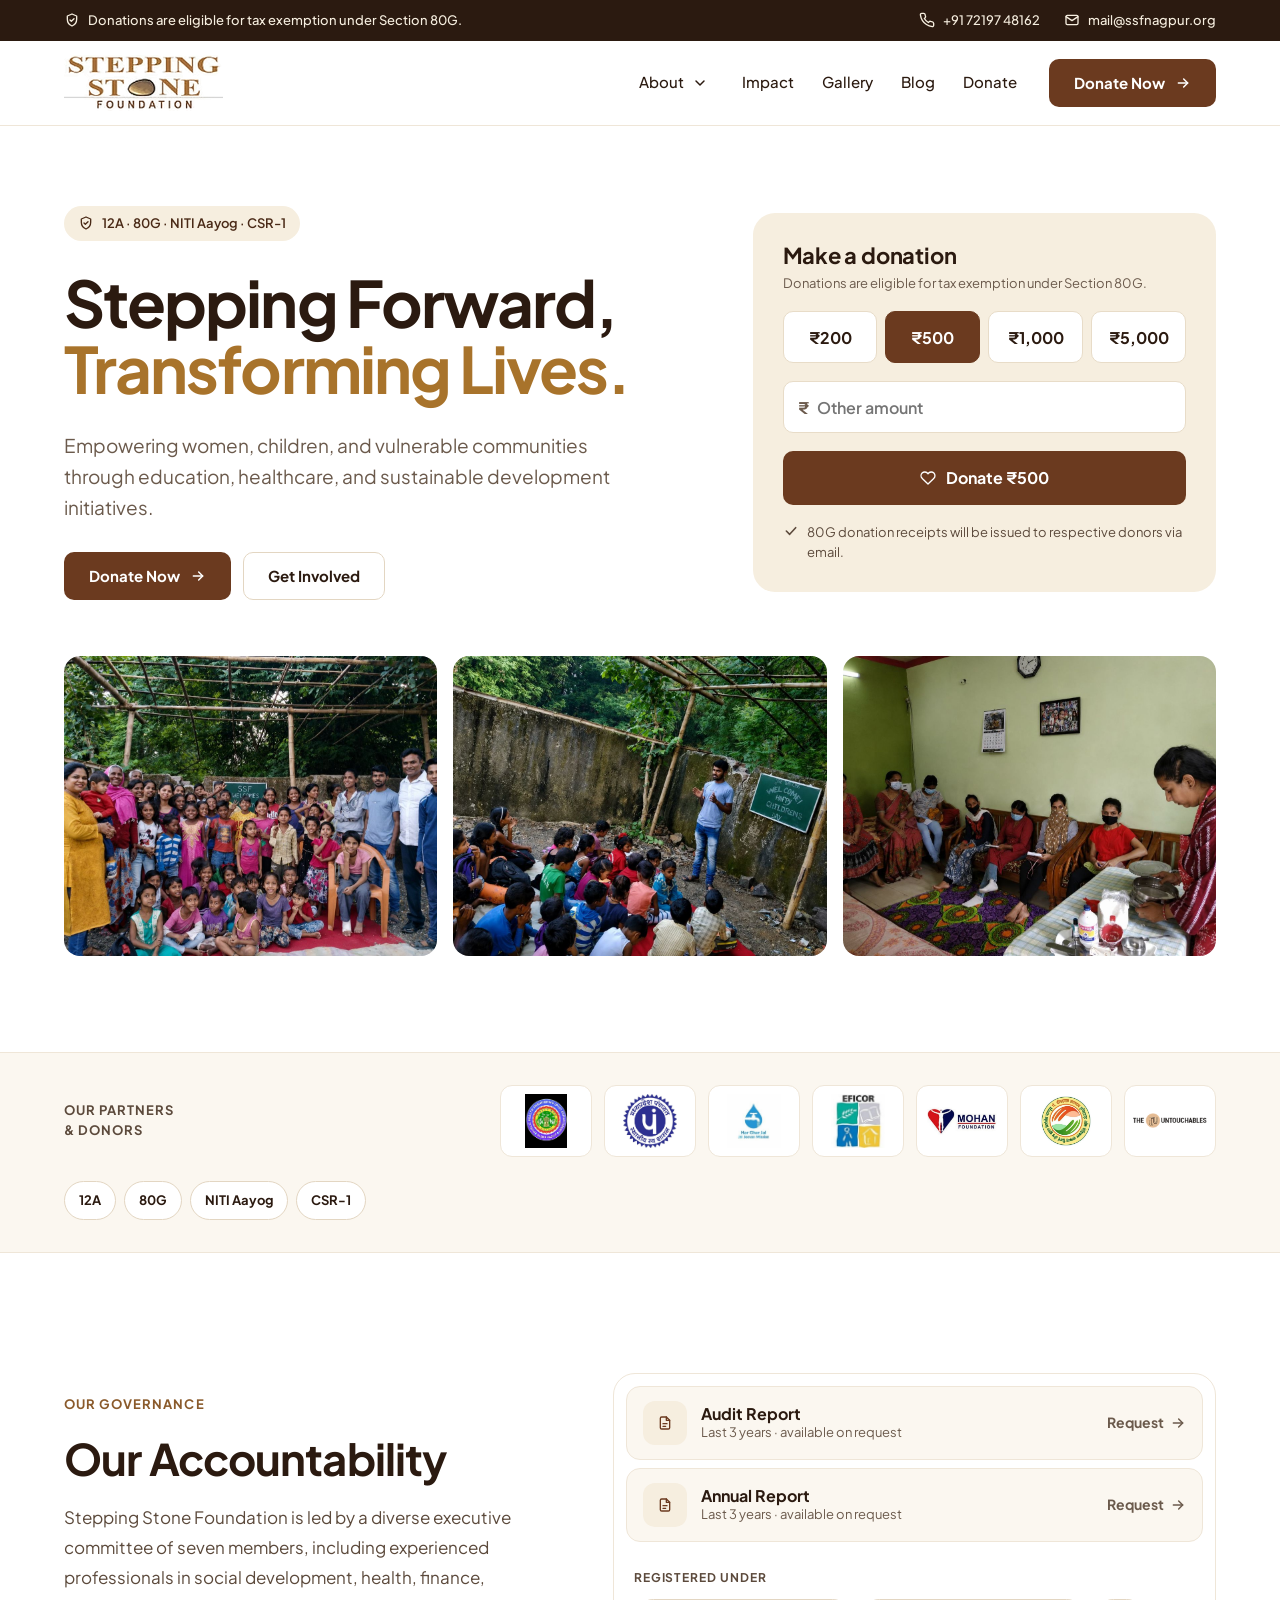
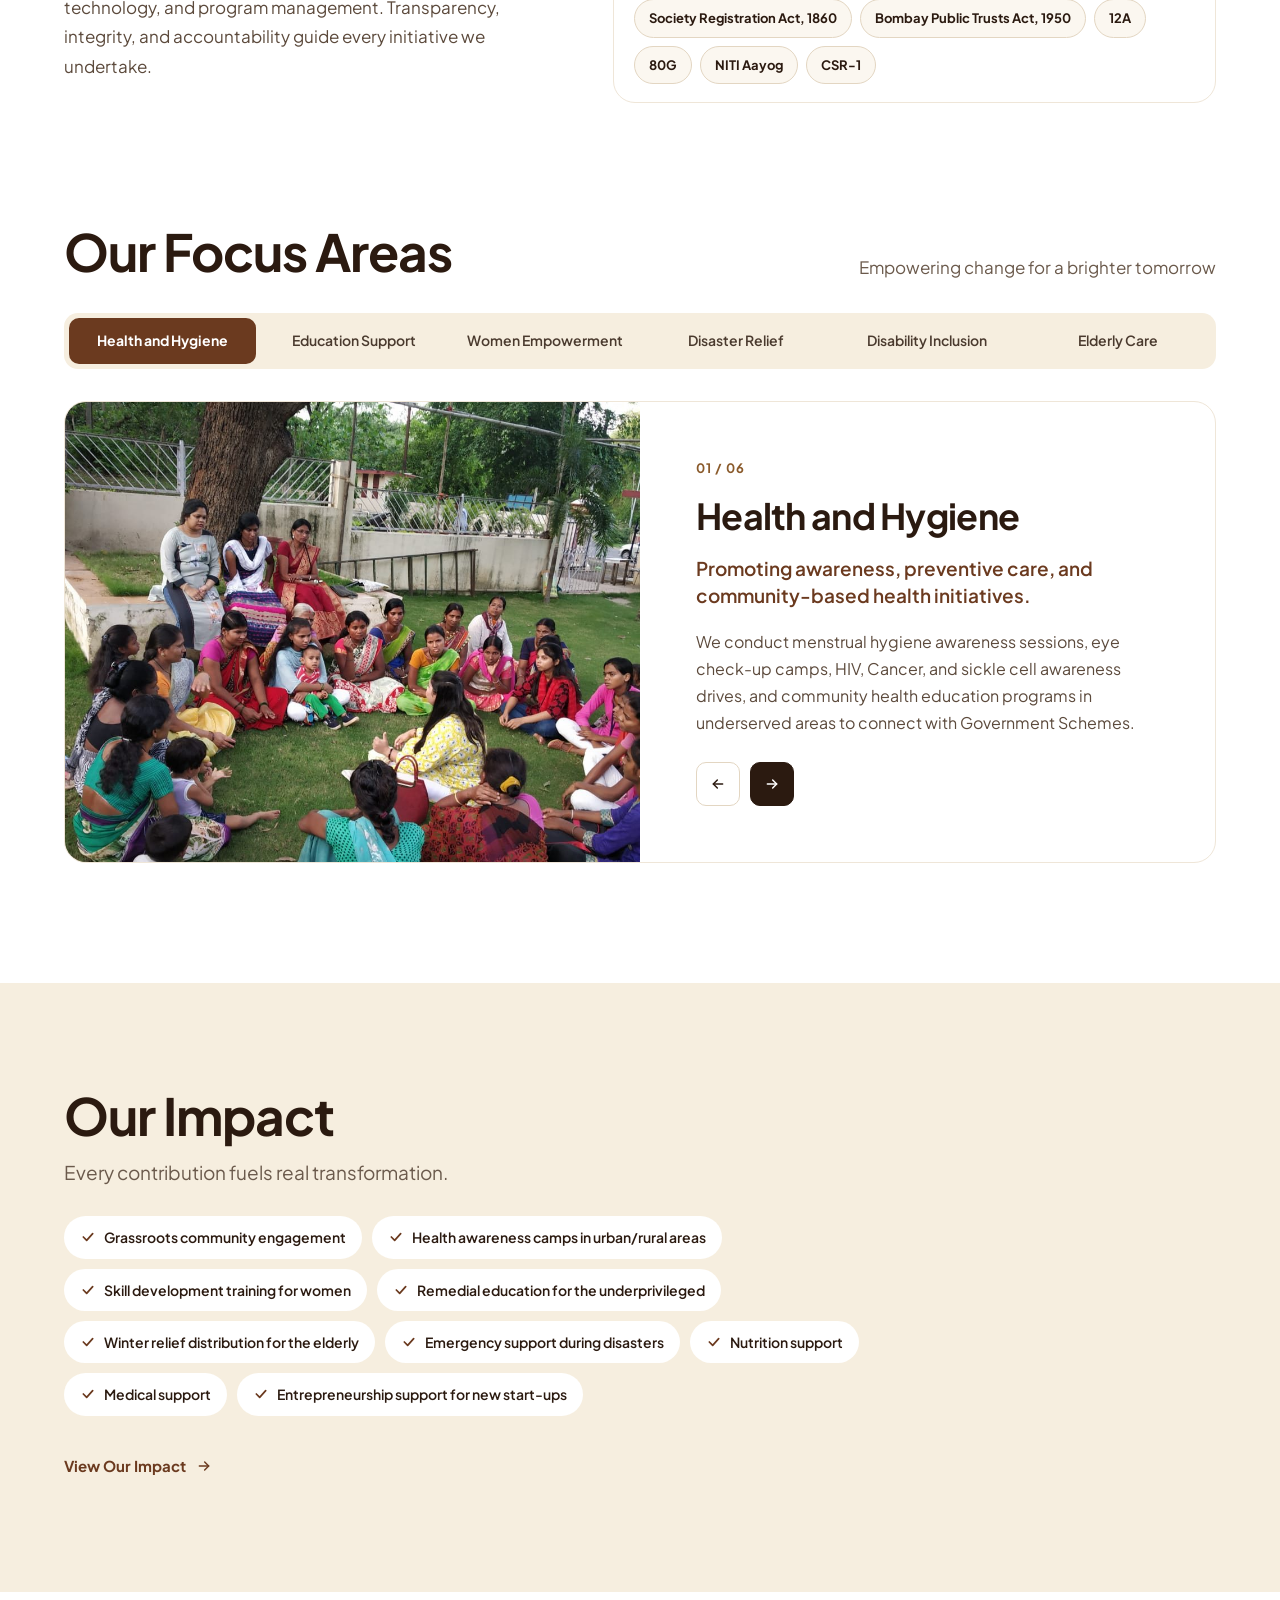
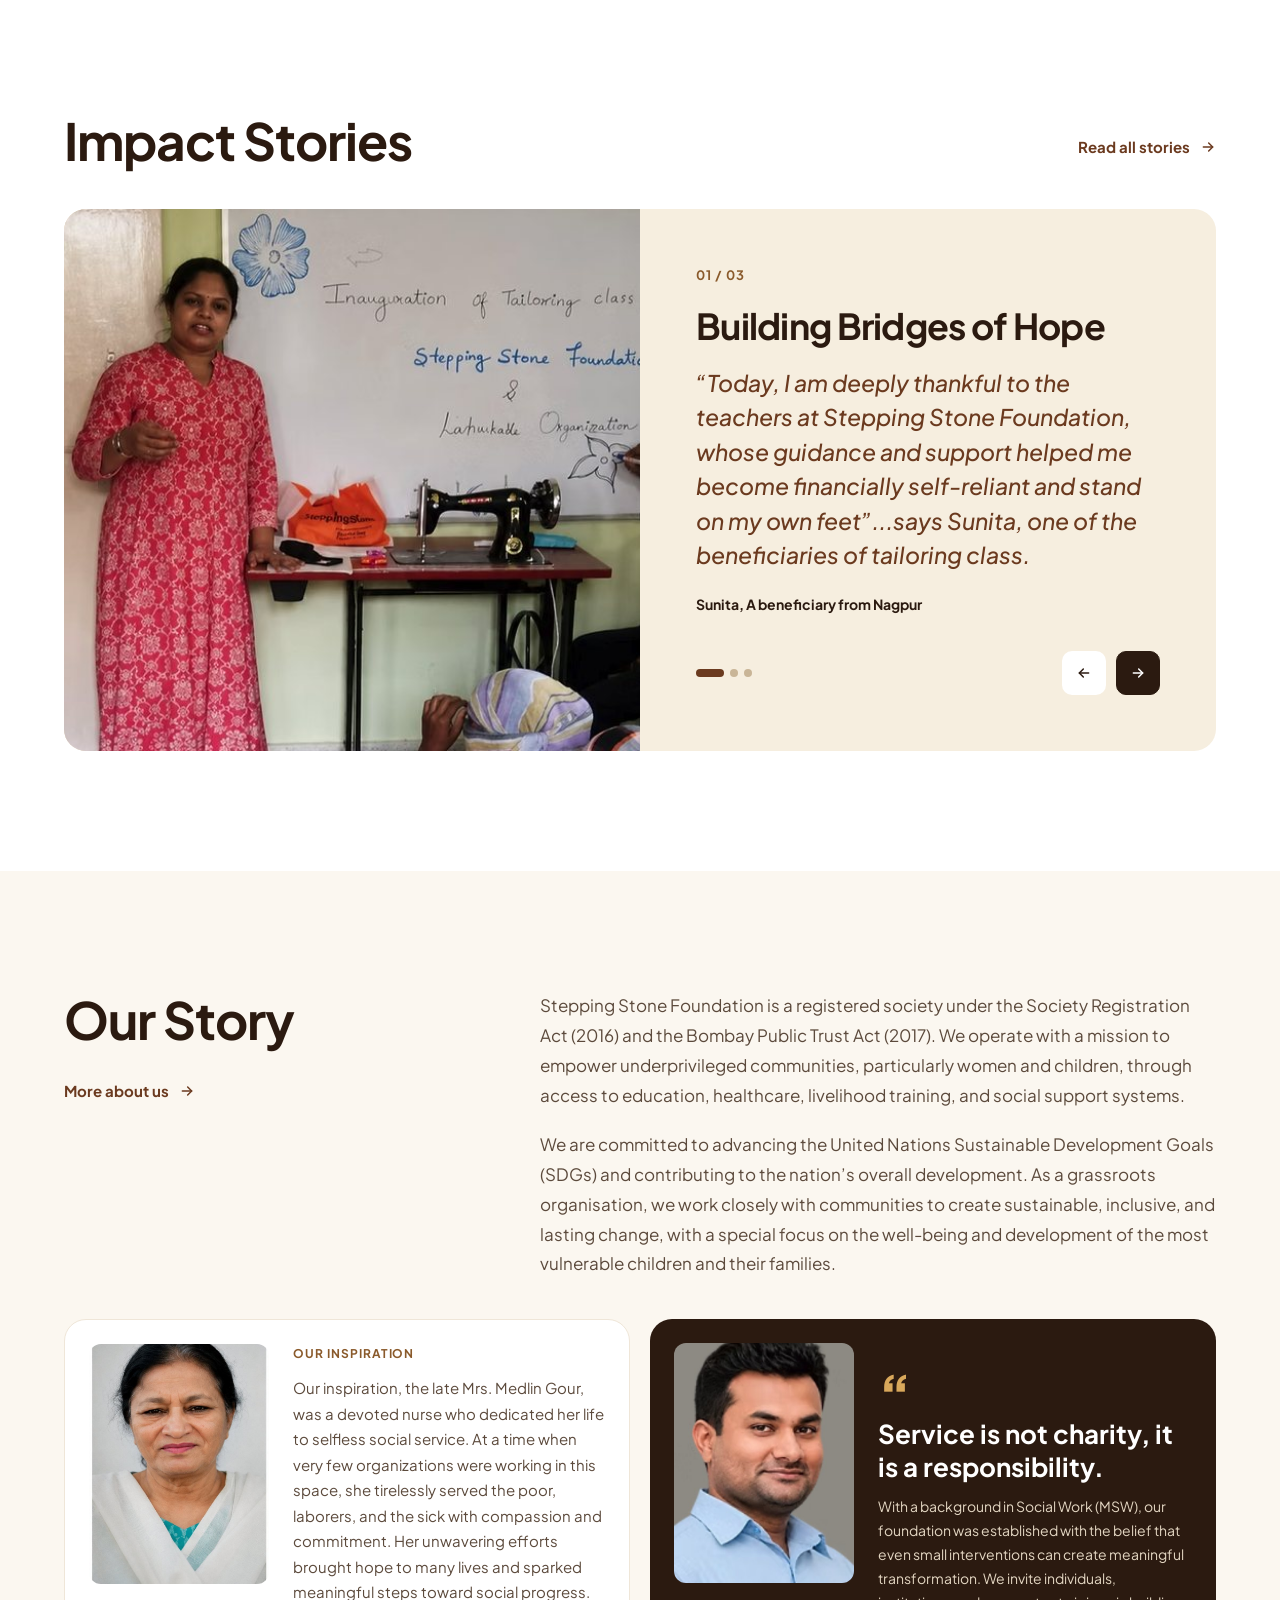
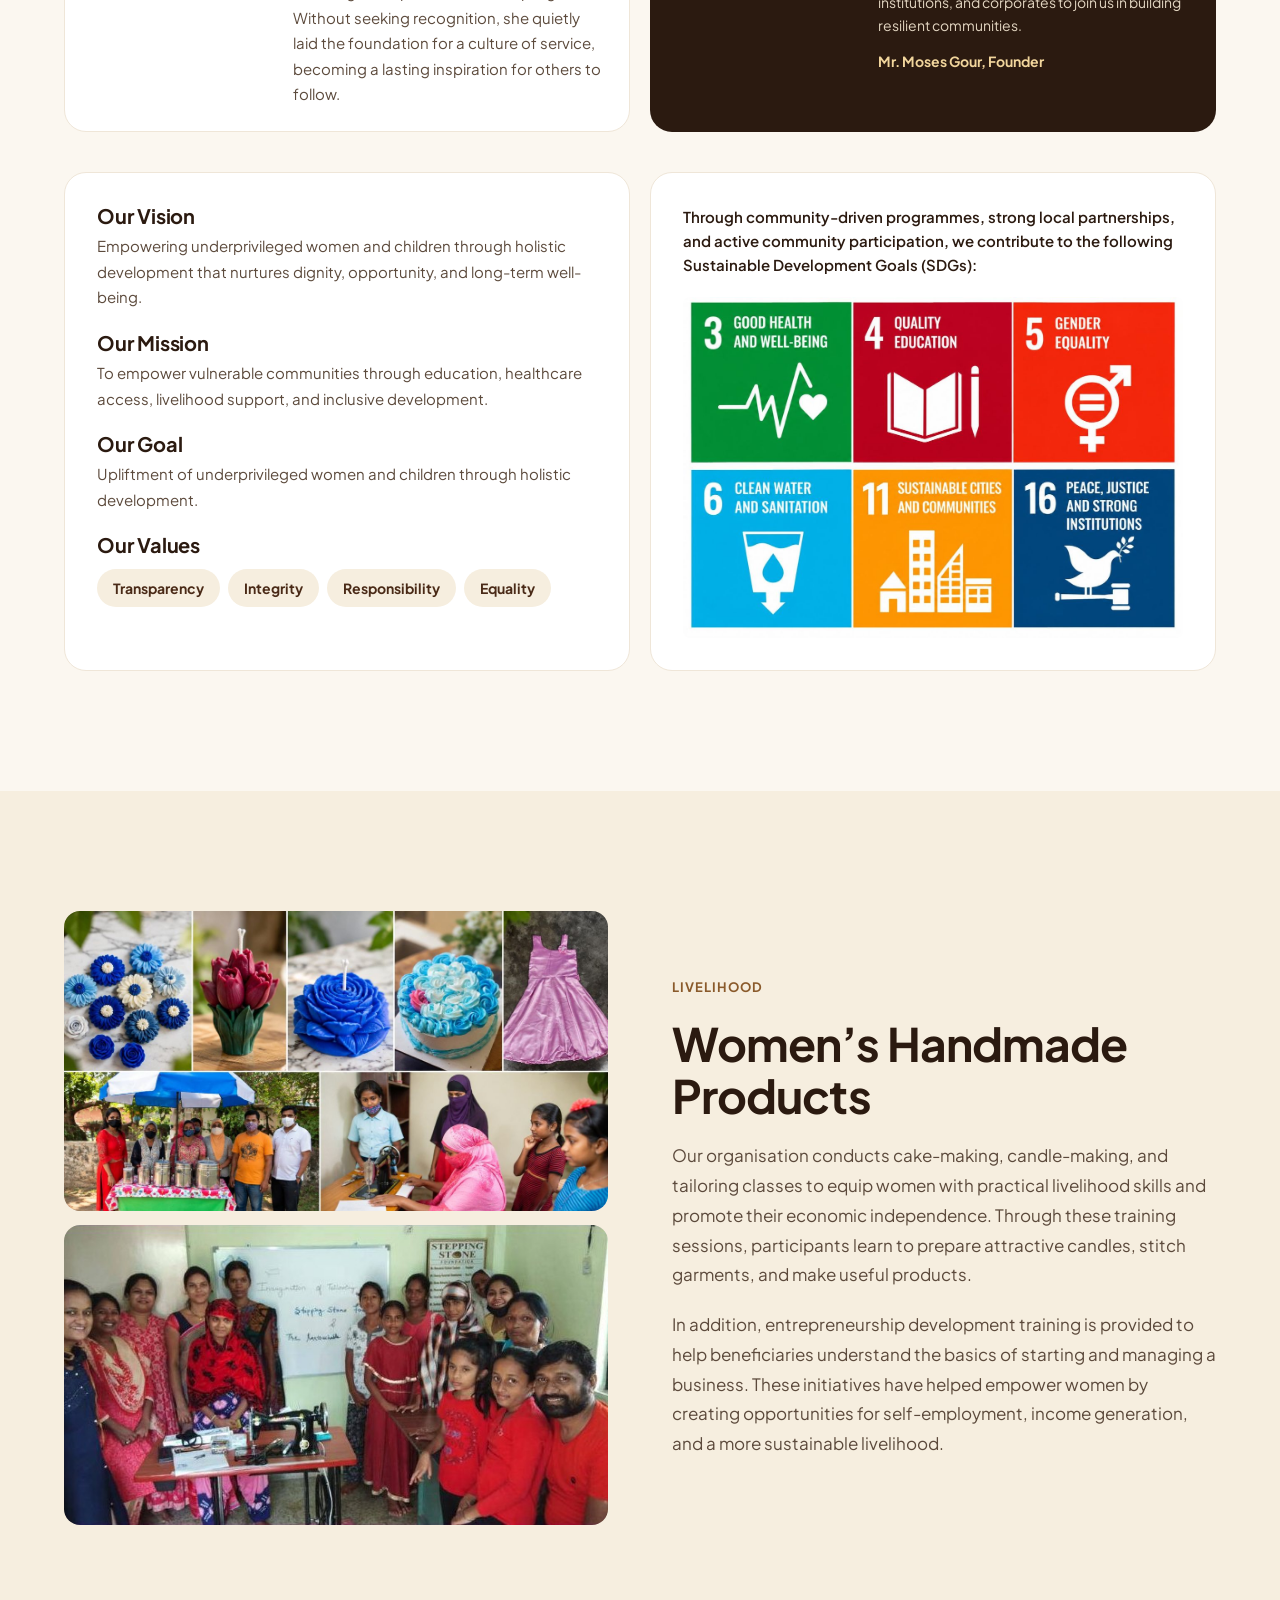
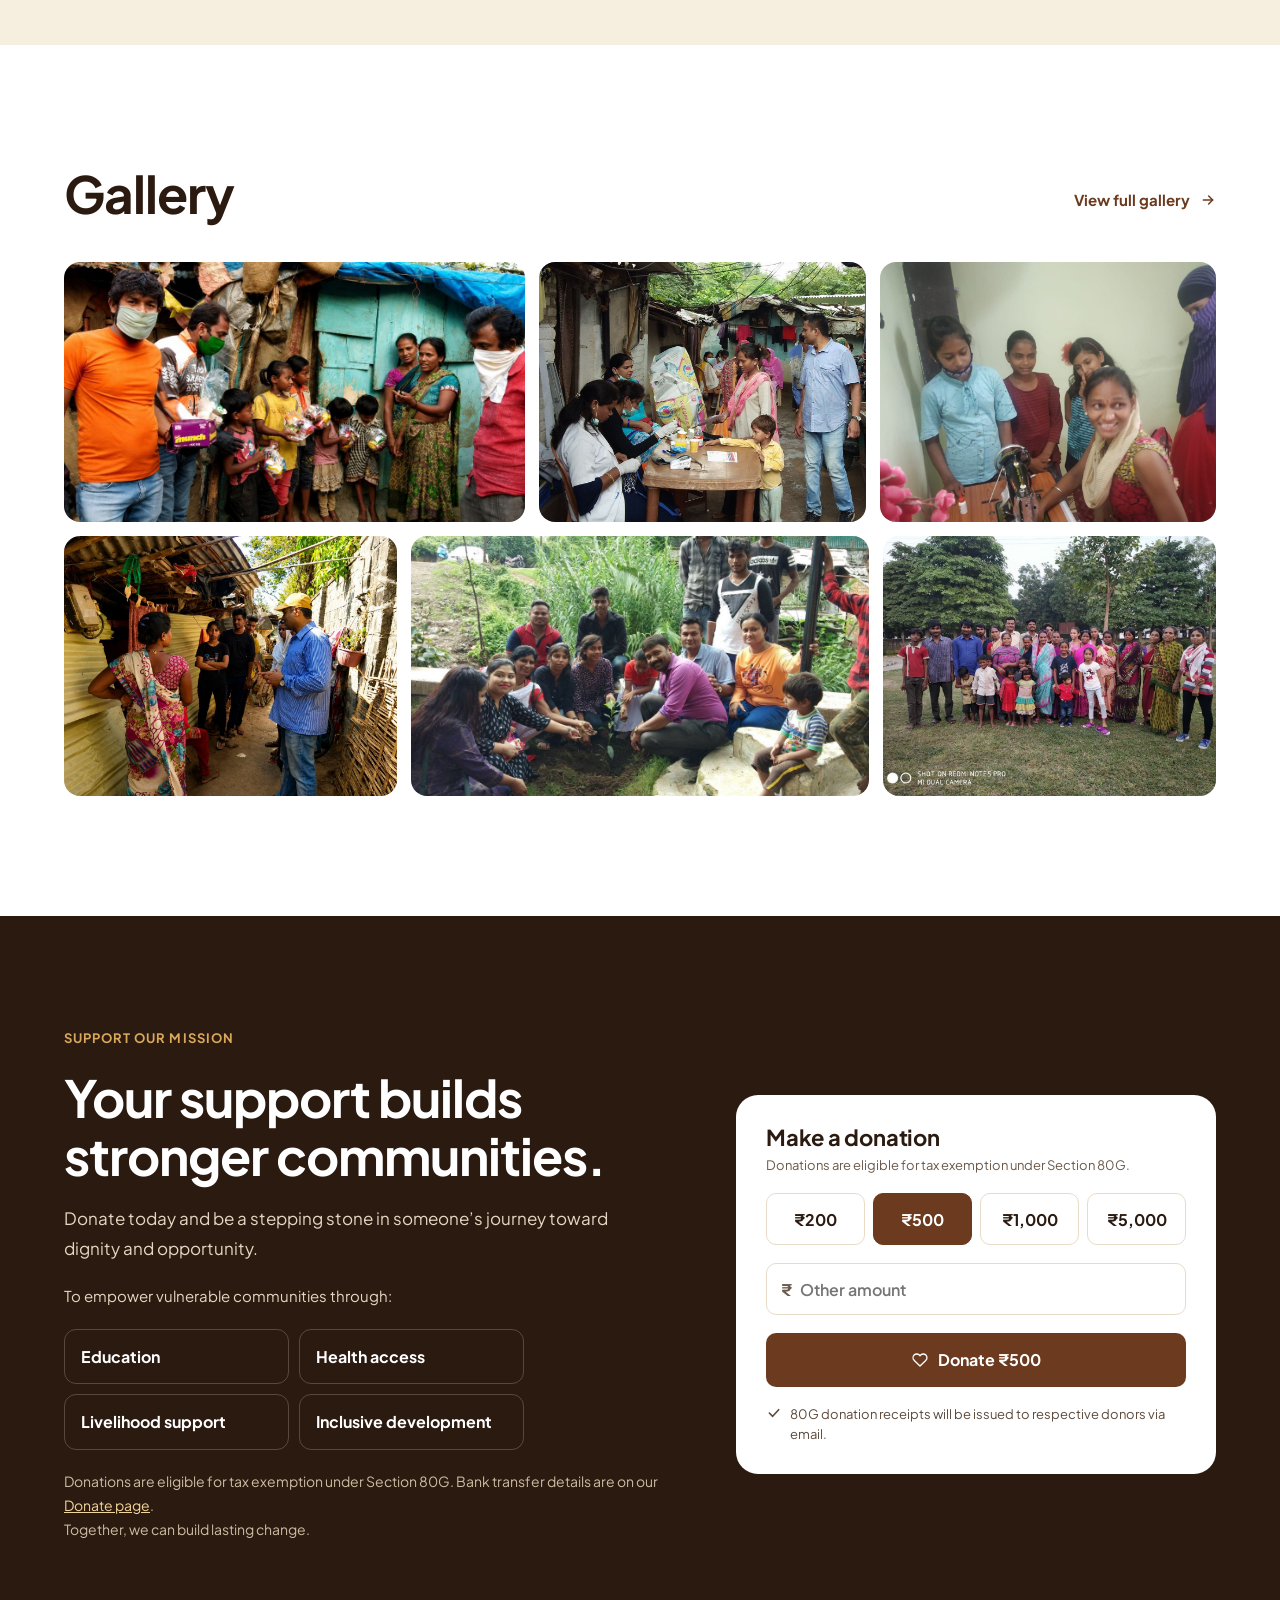
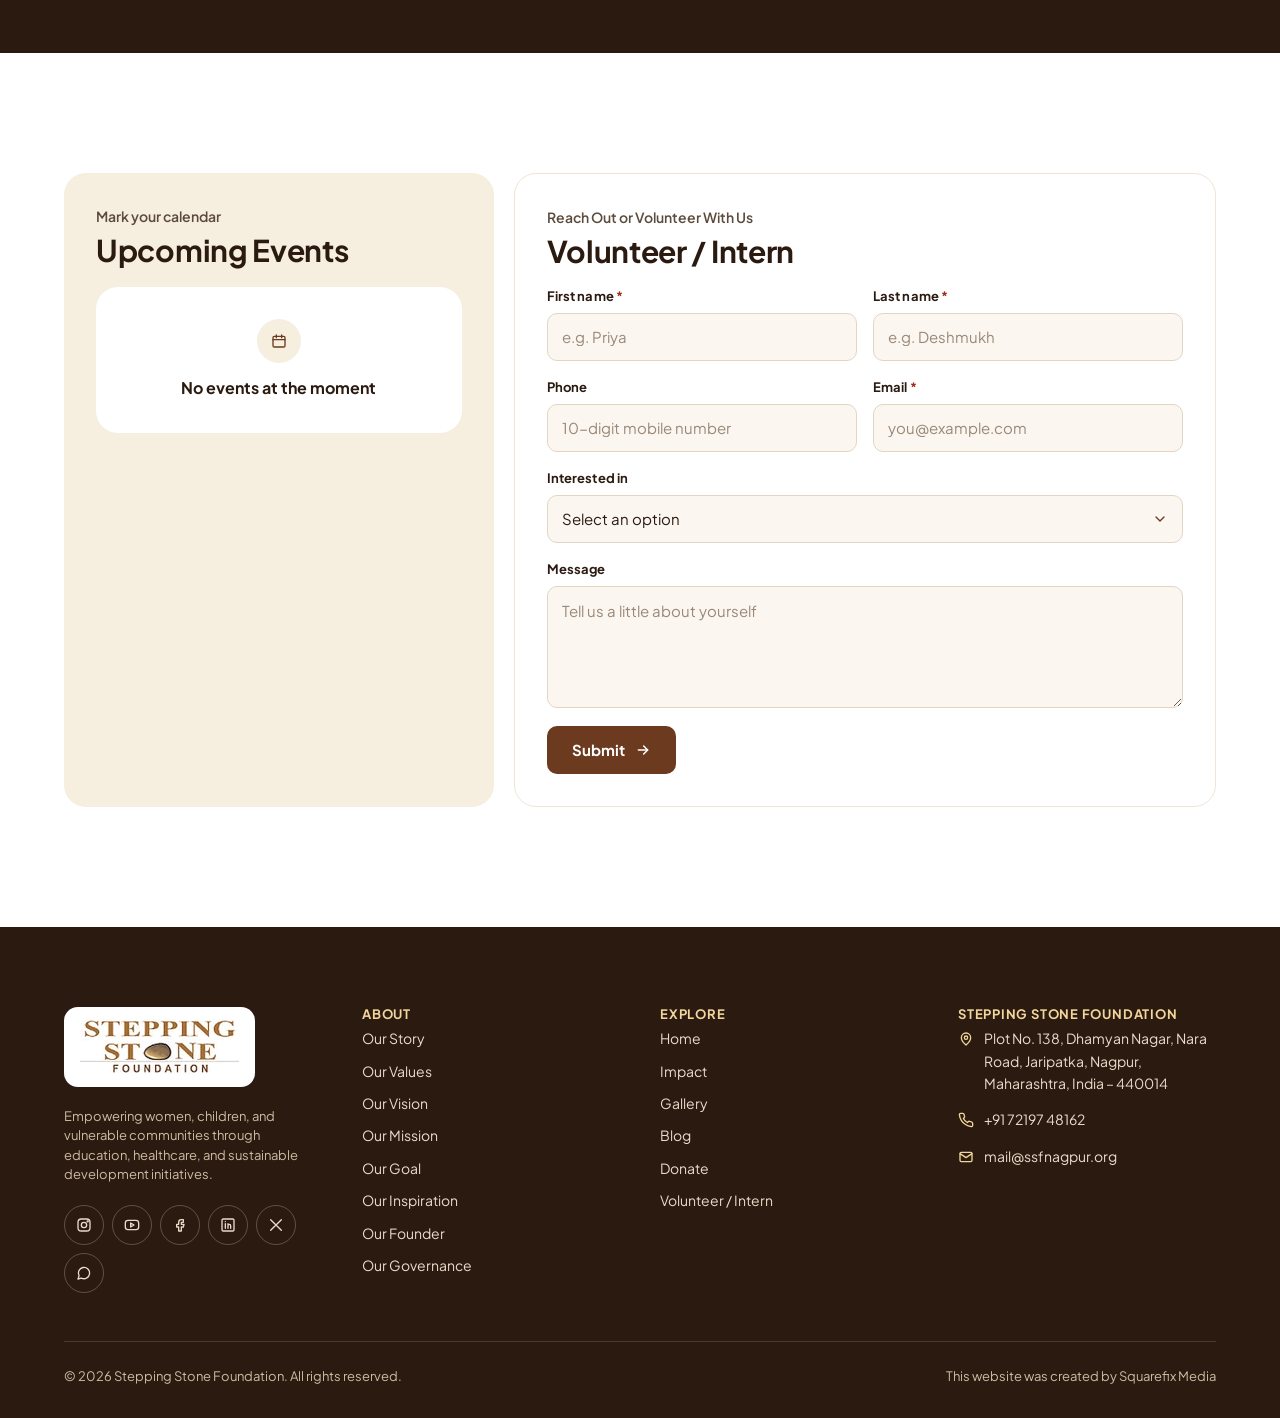
==== index.html @ 9527ee8d "Add files via upload" ====
<!DOCTYPE html>
<html lang="en">
<head>
<meta charset="utf-8">
<meta name="viewport" content="width=device-width, initial-scale=1">
<title>Stepping Stone Foundation — Stepping Forward, Transforming Lives</title>
<meta name="description" content="Stepping Stone Foundation, Nagpur, empowers women, children and vulnerable communities through education, healthcare and sustainable development. 80G tax exemption on donations.">
<meta property="og:title" content="Stepping Stone Foundation — Stepping Forward, Transforming Lives">
<meta property="og:description" content="Stepping Stone Foundation, Nagpur, empowers women, children and vulnerable communities through education, healthcare and sustainable development. 80G tax exemption on donations.">
<meta property="og:image" content="assets/img/hero-1.jpg">
<meta name="theme-color" content="#2B1A10">
<link rel="icon" href="data:image/svg+xml,%3Csvg xmlns='http://www.w3.org/2000/svg' viewBox='0 0 64 64'%3E%3Crect width='64' height='64' rx='14' fill='%232B1A10'/%3E%3Cellipse cx='32' cy='34' rx='18' ry='13' fill='%23A8732B'/%3E%3Cellipse cx='26' cy='29' rx='6' ry='3' fill='%23F1D59C' opacity='.8'/%3E%3C/svg%3E">
<link rel="preconnect" href="https://fonts.googleapis.com">
<link rel="preconnect" href="https://fonts.gstatic.com" crossorigin>
<link href="https://fonts.googleapis.com/css2?family=Plus+Jakarta+Sans:ital,wght@0,400;0,500;0,600;0,700;0,800;1,500&display=swap" rel="stylesheet">
<link rel="stylesheet" href="assets/css/style.css">
<script>(function(d){if('IntersectionObserver' in window&&!matchMedia('(prefers-reduced-motion: reduce)').matches){d.classList.add('js-reveal');setTimeout(function(){if(!window.SSF_REVEAL)d.classList.remove('js-reveal')},3000)}})(document.documentElement)</script>
</head>
<body>
<a class="skip" href="#main">Skip to content</a>
<div class="topbar">
<div class="container">
<p class="note"><svg class="icon" width="15" height="15" viewBox="0 0 24 24" fill="none" stroke="currentColor" stroke-width="2" stroke-linecap="round" stroke-linejoin="round" aria-hidden="true"><path d="M12 3l7 3v5c0 4.5-3 8.5-7 10-4-1.5-7-5.5-7-10V6l7-3z"/><path d="M9 12l2 2 4-4"/></svg>Donations are eligible for tax exemption under Section 80G.</p>
<div class="contact">
<a href="tel:+917219748162"><svg class="icon" width="14" height="14" viewBox="0 0 24 24" fill="none" stroke="currentColor" stroke-width="2" stroke-linecap="round" stroke-linejoin="round" aria-hidden="true"><path d="M22 16.9v3a2 2 0 0 1-2.2 2 19.8 19.8 0 0 1-8.6-3.1 19.5 19.5 0 0 1-6-6A19.8 19.8 0 0 1 2.1 4.2 2 2 0 0 1 4.1 2h3a2 2 0 0 1 2 1.7c.1.9.4 1.8.7 2.7a2 2 0 0 1-.5 2.1L8 9.8a16 16 0 0 0 6 6l1.3-1.3a2 2 0 0 1 2.1-.4c.9.3 1.8.6 2.7.7a2 2 0 0 1 1.7 2z"/></svg>+91 72197 48162</a>
<a href="mailto:mail@ssfnagpur.org"><svg class="icon" width="14" height="14" viewBox="0 0 24 24" fill="none" stroke="currentColor" stroke-width="2" stroke-linecap="round" stroke-linejoin="round" aria-hidden="true"><rect x="3" y="5" width="18" height="14" rx="2"/><path d="M3 7l9 6 9-6"/></svg>mail@ssfnagpur.org</a>
</div>
</div>
</div>
<header class="site-header">
<div class="container">
<a class="brand" href="index.html" aria-label="Stepping Stone Foundation, home"><img src="assets/img/logo.png" alt="Stepping Stone Foundation" width="156" height="55"></a>
<button class="nav-toggle" type="button" aria-expanded="false" aria-controls="site-nav" aria-label="Menu"><svg class="icon" width="22" height="22" viewBox="0 0 24 24" fill="none" stroke="currentColor" stroke-width="2" stroke-linecap="round" stroke-linejoin="round" aria-hidden="true"><path d="M4 7h16M4 12h16M4 17h16"/></svg></button>
<nav class="nav" id="site-nav" aria-label="Main">
<ul class="nav-links">
<li class="has-menu"><a href="about.html">About</a><button class="submenu-toggle" type="button" aria-expanded="false" aria-controls="about-menu" aria-label="Show About sections"><svg class="icon" width="16" height="16" viewBox="0 0 24 24" fill="none" stroke="currentColor" stroke-width="2.2" stroke-linecap="round" stroke-linejoin="round" aria-hidden="true"><path d="M6 9l6 6 6-6"/></svg></button><div class="submenu" id="about-menu"><ul><li><a href="about.html#story">Our Story</a></li>
<li><a href="about.html#values">Our Values</a></li>
<li><a href="about.html#vision">Our Vision</a></li>
<li><a href="about.html#mission">Our Mission</a></li>
<li><a href="about.html#goal">Our Goal</a></li>
<li><a href="about.html#inspiration">Our Inspiration</a></li>
<li><a href="about.html#founder">Our Founder</a></li>
<li><a href="about.html#governance">Our Governance</a></li></ul></div></li>
<li><a href="impact.html">Impact</a></li>
<li><a href="gallery.html">Gallery</a></li>
<li><a href="blog.html">Blog</a></li>
<li><a href="donate.html">Donate</a></li>
</ul>
<a class="btn btn-primary" href="donate.html">Donate Now<svg class="icon" width="16" height="16" viewBox="0 0 24 24" fill="none" stroke="currentColor" stroke-width="2.2" stroke-linecap="round" stroke-linejoin="round" aria-hidden="true"><path d="M5 12h14"/><path d="M13 6l6 6-6 6"/></svg></a>
</nav>
</div>
</header>
<main id="main">

<section class="hero">
<div class="container">
<div class="hero-grid">
<div class="hero-copy reveal">
<span class="pill"><svg aria-hidden="true" class="icon" fill="none" height="14" stroke="currentColor" stroke-linecap="round" stroke-linejoin="round" stroke-width="2" viewbox="0 0 24 24" width="14"><path d="M12 3l7 3v5c0 4.5-3 8.5-7 10-4-1.5-7-5.5-7-10V6l7-3z"></path><path d="M9 12l2 2 4-4"></path></svg>12A · 80G · NITI Aayog · CSR-1</span>
<h1 class="display">Stepping Forward,<br/><span class="accent">Transforming Lives.</span></h1>
<p class="lead max-560">Empowering women, children, and vulnerable communities through education, healthcare, and sustainable development initiatives.</p>
<div style="display:flex;flex-wrap:wrap;gap:12px">
<a class="btn btn-primary" href="donate.html">Donate Now<svg aria-hidden="true" class="icon" fill="none" height="16" stroke="currentColor" stroke-linecap="round" stroke-linejoin="round" stroke-width="2.2" viewbox="0 0 24 24" width="16"><path d="M5 12h14"></path><path d="M13 6l6 6-6 6"></path></svg></a>
<a class="btn btn-secondary" href="#volunteer">Get Involved</a>
</div>
</div>
<div class="hero-card reveal" style="--d:90ms"><div class="donate-card" data-donate-card="">
<div class="stack-sm" style="gap:6px">
<h2 class="h4">Make a donation</h2>
<p class="small" style="color:var(--muted)">Donations are eligible for tax exemption under Section 80G.</p>
</div>
<div aria-label="Choose an amount" class="amounts" role="group">
<button aria-pressed="false" class="amount" data-amount="200" type="button">₹200</button>
<button aria-pressed="true" class="amount" data-amount="500" type="button">₹500</button>
<button aria-pressed="false" class="amount" data-amount="1000" type="button">₹1,000</button>
<button aria-pressed="false" class="amount" data-amount="5000" type="button">₹5,000</button>
</div>
<label class="custom-amount" for="ca-c657"><span>₹</span><input aria-label="Other amount in rupees" data-custom-amount="" id="ca-c657" inputmode="numeric" min="1" placeholder="Other amount" step="1" type="number"/></label>
<a class="btn btn-primary btn-block" data-donate-go="" href="donate.html#donor-details"><svg aria-hidden="true" class="icon" fill="none" height="17" stroke="currentColor" stroke-linecap="round" stroke-linejoin="round" stroke-width="2" viewbox="0 0 24 24" width="17"><path d="M20.8 4.6a5.5 5.5 0 0 0-7.8 0L12 5.7l-1-1.1a5.5 5.5 0 0 0-7.8 7.8l1 1.1L12 21l7.8-7.5 1-1.1a5.5 5.5 0 0 0 0-7.8z"></path></svg><span data-donate-label="">Donate ₹500</span></a>
<p class="small" style="display:flex;gap:8px"><svg aria-hidden="true" class="icon" fill="none" height="15" stroke="currentColor" stroke-linecap="round" stroke-linejoin="round" stroke-width="2.4" viewbox="0 0 24 24" width="15"><path d="M5 12l5 5 9-10"></path></svg>80G donation receipts will be issued to respective donors via email.</p>
</div></div>
</div>
<div class="photo-row reveal" style="--d:90ms">
<img alt="Children and volunteers gathered at a Stepping Stone community session" decoding="async" height="300" src="assets/img/hero-1.jpg" width="600"/>
<img alt="Children attending an outdoor learning session" decoding="async" height="300" src="assets/img/hero-2.jpg" width="600"/>
<img alt="Women attending a cake-making skill training class" decoding="async" height="300" src="assets/img/hero-3.jpg" width="600"/>
</div>
</div>
</section>
<section aria-label="Partners and registrations" class="partners">
<div class="container">
<p class="eyebrow reveal" style="color:var(--text);line-height:1.5">Our Partners<br/>&amp; Donors</p>
<div class="logo-tiles"><div class="logo-tile reveal reveal--zoom"><img alt="Public Health Engineering Department, Madhya Pradesh" decoding="async" height="505" loading="lazy" src="assets/img/partner-phe.jpg" width="396"/></div><div class="logo-tile reveal reveal--zoom" style="--d:90ms"><img alt="Madhya Pradesh Panchayat" decoding="async" height="554" loading="lazy" src="assets/img/partner-mp-panchayat.jpg" width="554"/></div><div class="logo-tile reveal reveal--zoom" style="--d:180ms"><img alt="Har Ghar Jal, Jal Jeevan Mission" decoding="async" height="225" loading="lazy" src="assets/img/partner-har-ghar-jal.jpg" width="225"/></div><div class="logo-tile reveal reveal--zoom" style="--d:270ms"><img alt="EFICOR" decoding="async" height="222" loading="lazy" src="assets/img/partner-eficor.jpg" width="222"/></div><div class="logo-tile reveal reveal--zoom" style="--d:360ms"><img alt="MOHAN Foundation" decoding="async" height="252" loading="lazy" src="assets/img/partner-mohan-foundation.jpg" width="579"/></div><div class="logo-tile reveal reveal--zoom" style="--d:450ms"><img alt="Pt. Deendayal Upadhyay Institute, Nagpur" decoding="async" height="406" loading="lazy" src="assets/img/partner-ddu-institute.jpg" width="406"/></div><div class="logo-tile reveal reveal--zoom" style="--d:540ms"><img alt="The Untouchables" decoding="async" height="94" loading="lazy" src="assets/img/partner-untouchables.png" width="468"/></div></div>
<div class="reveal" style="display:flex;flex-wrap:wrap;gap:8px;--d:180ms"><span class="tag">12A</span><span class="tag">80G</span><span class="tag">NITI Aayog</span><span class="tag">CSR-1</span></div>
</div>
</section>
<section class="section">
<div class="container row" style="gap:32px 64px;align-items:center">
<div class="stack reveal" style="flex:1 1 360px;min-width:0">
<p class="eyebrow">Our Governance</p>
<h2 class="h2" style="font-size:clamp(30px,3.4vw,44px)">Our Accountability</h2>
<p class="body-lg">Stepping Stone Foundation is led by a diverse executive committee of seven members, including experienced professionals in social development, health, finance, technology, and program management. Transparency, integrity, and accountability guide every initiative we undertake.</p>
</div>
<div class="reveal" style="flex:1.15 1 460px;min-width:0;--d:90ms"><div class="gov-panel">
<div class="doc-list"><a class="doc-row" data-doc="" href="assets/docs/audit-report.pdf" rel="noopener" target="_blank">
<span class="doc-icon"><svg aria-hidden="true" class="icon" fill="none" height="20" stroke="currentColor" stroke-linecap="round" stroke-linejoin="round" stroke-width="2" viewbox="0 0 24 24" width="20"><path d="M14 3H7a2 2 0 0 0-2 2v14a2 2 0 0 0 2 2h10a2 2 0 0 0 2-2V8z"></path><path d="M14 3v5h5"></path><path d="M9 13h6M9 17h4"></path></svg></span>
<span class="doc-text"><strong>Audit Report</strong><span>Last 3 years · PDF</span></span>
<span class="doc-action"><span data-doc-label="">View</span><svg aria-hidden="true" class="icon" fill="none" height="15" stroke="currentColor" stroke-linecap="round" stroke-linejoin="round" stroke-width="2.2" viewbox="0 0 24 24" width="15"><path d="M5 12h14"></path><path d="M13 6l6 6-6 6"></path></svg></span>
</a><a class="doc-row" data-doc="" href="assets/docs/annual-report.pdf" rel="noopener" target="_blank">
<span class="doc-icon"><svg aria-hidden="true" class="icon" fill="none" height="20" stroke="currentColor" stroke-linecap="round" stroke-linejoin="round" stroke-width="2" viewbox="0 0 24 24" width="20"><path d="M14 3H7a2 2 0 0 0-2 2v14a2 2 0 0 0 2 2h10a2 2 0 0 0 2-2V8z"></path><path d="M14 3v5h5"></path><path d="M9 13h6M9 17h4"></path></svg></span>
<span class="doc-text"><strong>Annual Report</strong><span>Last 3 years · PDF</span></span>
<span class="doc-action"><span data-doc-label="">View</span><svg aria-hidden="true" class="icon" fill="none" height="15" stroke="currentColor" stroke-linecap="round" stroke-linejoin="round" stroke-width="2.2" viewbox="0 0 24 24" width="15"><path d="M5 12h14"></path><path d="M13 6l6 6-6 6"></path></svg></span>
</a></div>
<div class="reg-box"><p class="eyebrow" style="font-size:12px;color:var(--text)">Registered under</p><div class="reg-tags"><span class="tag">Society Registration Act, 1860</span><span class="tag">Bombay Public Trusts Act, 1950</span><span class="tag">12A</span><span class="tag">80G</span><span class="tag">NITI Aayog</span><span class="tag">CSR-1</span></div></div>
</div></div>
</div>
</section>
<section class="section" style="padding-top:0">
<div class="container stack-lg" data-tabs="" style="gap:32px">
<div class="row row--end" style="gap:12px">
<h2 class="h2 reveal">Our Focus Areas</h2>
<p class="lead reveal" style="font-size:17px;--d:90ms">Empowering change for a brighter tomorrow</p>
</div>
<div aria-label="Focus areas" class="tabs reveal" role="tablist" style="--d:90ms"><button aria-controls="panel-health" aria-selected="true" class="tab" id="tab-health" role="tab" type="button">Health and Hygiene</button><button aria-controls="panel-education" aria-selected="false" class="tab" id="tab-education" role="tab" type="button">Education Support</button><button aria-controls="panel-women" aria-selected="false" class="tab" id="tab-women" role="tab" type="button">Women Empowerment</button><button aria-controls="panel-disaster" aria-selected="false" class="tab" id="tab-disaster" role="tab" type="button">Disaster Relief</button><button aria-controls="panel-disability" aria-selected="false" class="tab" id="tab-disability" role="tab" type="button">Disability Inclusion</button><button aria-controls="panel-elderly" aria-selected="false" class="tab" id="tab-elderly" role="tab" type="button">Elderly Care</button></div>
<div aria-labelledby="tab-health" class="split-card reveal" id="panel-health" role="tabpanel" style="--d:180ms">
<div class="media"><img alt="Women and children at a community health awareness session" decoding="async" height="820" loading="lazy" src="assets/img/focus-health.jpg" width="1280"/></div>
<div class="split-body">
<p class="counter">01 / 06</p>
<h3 class="h3">Health and Hygiene</h3>
<p class="tagline">Promoting awareness, preventive care, and community-based health initiatives.</p>
<p class="body" style="font-size:16px">We conduct menstrual hygiene awareness sessions, eye check-up camps, HIV, Cancer, and sickle cell awareness drives, and community health education programs in underserved areas to connect with Government Schemes.</p>
<div class="arrows mt-8"><button aria-label="Previous focus area" class="arrow-btn" data-tab-prev="" type="button"><svg aria-hidden="true" class="icon" fill="none" height="18" stroke="currentColor" stroke-linecap="round" stroke-linejoin="round" stroke-width="2.2" viewbox="0 0 24 24" width="18"><path d="M19 12H5"></path><path d="M11 6l-6 6 6 6"></path></svg></button><button aria-label="Next focus area" class="arrow-btn arrow-btn--dark" data-tab-next="" type="button"><svg aria-hidden="true" class="icon" fill="none" height="18" stroke="currentColor" stroke-linecap="round" stroke-linejoin="round" stroke-width="2.2" viewbox="0 0 24 24" width="18"><path d="M5 12h14"></path><path d="M13 6l6 6-6 6"></path></svg></button></div>
</div>
</div><div aria-labelledby="tab-education" class="split-card reveal" hidden="" id="panel-education" role="tabpanel" style="--d:270ms">
<div class="media"><img alt="Children attending an outdoor learning session" decoding="async" height="900" loading="lazy" src="assets/img/hero-2.jpg" width="1200"/></div>
<div class="split-body">
<p class="counter">02 / 06</p>
<h3 class="h3">Education Support</h3>
<p class="tagline">Breaking poverty cycles through remedial education programs and learning access.</p>
<p class="body" style="font-size:16px">We provide tuition classes, foundational literacy support, educational materials, and recreational engagement for children in slum communities.</p>
<div class="arrows mt-8"><button aria-label="Previous focus area" class="arrow-btn" data-tab-prev="" type="button"><svg aria-hidden="true" class="icon" fill="none" height="18" stroke="currentColor" stroke-linecap="round" stroke-linejoin="round" stroke-width="2.2" viewbox="0 0 24 24" width="18"><path d="M19 12H5"></path><path d="M11 6l-6 6 6 6"></path></svg></button><button aria-label="Next focus area" class="arrow-btn arrow-btn--dark" data-tab-next="" type="button"><svg aria-hidden="true" class="icon" fill="none" height="18" stroke="currentColor" stroke-linecap="round" stroke-linejoin="round" stroke-width="2.2" viewbox="0 0 24 24" width="18"><path d="M5 12h14"></path><path d="M13 6l6 6-6 6"></path></svg></button></div>
</div>
</div><div aria-labelledby="tab-women" class="split-card reveal" hidden="" id="panel-women" role="tabpanel" style="--d:360ms">
<div class="media"><img alt="Women learning tailoring on a sewing machine" decoding="async" height="820" loading="lazy" src="assets/img/gallery-3.jpg" width="1280"/></div>
<div class="split-body">
<p class="counter">03 / 06</p>
<h3 class="h3">Women Empowerment</h3>
<p class="tagline">Skill development and livelihood training for financial independence in urban and rural areas.</p>
<p class="body" style="font-size:16px">Through skill development programs such as cake-making and tailoring, we support women in building sustainable livelihood opportunities and connecting with Govt Schemes.</p>
<div class="arrows mt-8"><button aria-label="Previous focus area" class="arrow-btn" data-tab-prev="" type="button"><svg aria-hidden="true" class="icon" fill="none" height="18" stroke="currentColor" stroke-linecap="round" stroke-linejoin="round" stroke-width="2.2" viewbox="0 0 24 24" width="18"><path d="M19 12H5"></path><path d="M11 6l-6 6 6 6"></path></svg></button><button aria-label="Next focus area" class="arrow-btn arrow-btn--dark" data-tab-next="" type="button"><svg aria-hidden="true" class="icon" fill="none" height="18" stroke="currentColor" stroke-linecap="round" stroke-linejoin="round" stroke-width="2.2" viewbox="0 0 24 24" width="18"><path d="M5 12h14"></path><path d="M13 6l6 6-6 6"></path></svg></button></div>
</div>
</div><div aria-labelledby="tab-disaster" class="split-card reveal" hidden="" id="panel-disaster" role="tabpanel" style="--d:450ms">
<div class="media"><img alt="Volunteers handing out relief kits" decoding="async" height="397" loading="lazy" src="assets/img/g-relief-kits.jpg" width="796"/></div>
<div class="split-body">
<p class="counter">04 / 06</p>
<h3 class="h3">Disaster Relief</h3>
<p class="tagline">Rapid response and community recovery during crises.</p>
<p class="body" style="font-size:16px">We mobilise resources during floods, pandemics, and emergencies to provide direct assistance to affected families.</p>
<div class="arrows mt-8"><button aria-label="Previous focus area" class="arrow-btn" data-tab-prev="" type="button"><svg aria-hidden="true" class="icon" fill="none" height="18" stroke="currentColor" stroke-linecap="round" stroke-linejoin="round" stroke-width="2.2" viewbox="0 0 24 24" width="18"><path d="M19 12H5"></path><path d="M11 6l-6 6 6 6"></path></svg></button><button aria-label="Next focus area" class="arrow-btn arrow-btn--dark" data-tab-next="" type="button"><svg aria-hidden="true" class="icon" fill="none" height="18" stroke="currentColor" stroke-linecap="round" stroke-linejoin="round" stroke-width="2.2" viewbox="0 0 24 24" width="18"><path d="M5 12h14"></path><path d="M13 6l6 6-6 6"></path></svg></button></div>
</div>
</div><div aria-labelledby="tab-disability" class="split-card reveal" hidden="" id="panel-disability" role="tabpanel" style="--d:540ms">
<div class="media"><img alt="Participants at a Divyang employment training programme" decoding="async" height="596" loading="lazy" src="assets/img/g-divyang-training.jpg" width="796"/></div>
<div class="split-body">
<p class="counter">05 / 06</p>
<h3 class="h3">Disability Inclusion</h3>
<p class="tagline">Promoting awareness, dignity, and equal opportunities.</p>
<p class="body" style="font-size:16px">We promote awareness and inclusion initiatives, connect with Skill Training and Livelihood, refraction programs, and connect with Government Schemes.</p>
<div class="arrows mt-8"><button aria-label="Previous focus area" class="arrow-btn" data-tab-prev="" type="button"><svg aria-hidden="true" class="icon" fill="none" height="18" stroke="currentColor" stroke-linecap="round" stroke-linejoin="round" stroke-width="2.2" viewbox="0 0 24 24" width="18"><path d="M19 12H5"></path><path d="M11 6l-6 6 6 6"></path></svg></button><button aria-label="Next focus area" class="arrow-btn arrow-btn--dark" data-tab-next="" type="button"><svg aria-hidden="true" class="icon" fill="none" height="18" stroke="currentColor" stroke-linecap="round" stroke-linejoin="round" stroke-width="2.2" viewbox="0 0 24 24" width="18"><path d="M5 12h14"></path><path d="M13 6l6 6-6 6"></path></svg></button></div>
</div>
</div><div aria-labelledby="tab-elderly" class="split-card reveal" hidden="" id="panel-elderly" role="tabpanel" style="--d:540ms">
<div class="media"><img alt="An elderly woman receiving a ration kit" decoding="async" height="596" loading="lazy" src="assets/img/g-elderly-ration.jpg" width="448"/></div>
<div class="split-body">
<p class="counter">06 / 06</p>
<h3 class="h3">Elderly Care</h3>
<p class="tagline">Supporting senior citizens with dignity and compassion.</p>
<p class="body" style="font-size:16px">We provide winter essentials and Medicinal help, a health camp for elderly people, Nutritional Support and conduct awareness programs addressing the needs of senior citizens connecting with Government Schemes.</p>
<div class="arrows mt-8"><button aria-label="Previous focus area" class="arrow-btn" data-tab-prev="" type="button"><svg aria-hidden="true" class="icon" fill="none" height="18" stroke="currentColor" stroke-linecap="round" stroke-linejoin="round" stroke-width="2.2" viewbox="0 0 24 24" width="18"><path d="M19 12H5"></path><path d="M11 6l-6 6 6 6"></path></svg></button><button aria-label="Next focus area" class="arrow-btn arrow-btn--dark" data-tab-next="" type="button"><svg aria-hidden="true" class="icon" fill="none" height="18" stroke="currentColor" stroke-linecap="round" stroke-linejoin="round" stroke-width="2.2" viewbox="0 0 24 24" width="18"><path d="M5 12h14"></path><path d="M13 6l6 6-6 6"></path></svg></button></div>
</div>
</div>
</div>
</section>
<section class="section bg-cream" style="padding:104px 0">
<div class="container stack" style="gap:28px;align-items:flex-start">
<div class="stack-sm reveal"><h2 class="h2">Our Impact</h2><p class="lead">Every contribution fuels real transformation.</p></div>
<div class="reveal" style="max-width:900px;--d:90ms"><ul class="chips"><li class="chip"><svg aria-hidden="true" class="icon" fill="none" height="14" stroke="currentColor" stroke-linecap="round" stroke-linejoin="round" stroke-width="2.6" viewbox="0 0 24 24" width="14"><path d="M5 12l5 5 9-10"></path></svg>Grassroots community engagement</li><li class="chip"><svg aria-hidden="true" class="icon" fill="none" height="14" stroke="currentColor" stroke-linecap="round" stroke-linejoin="round" stroke-width="2.6" viewbox="0 0 24 24" width="14"><path d="M5 12l5 5 9-10"></path></svg>Health awareness camps in urban/rural areas</li><li class="chip"><svg aria-hidden="true" class="icon" fill="none" height="14" stroke="currentColor" stroke-linecap="round" stroke-linejoin="round" stroke-width="2.6" viewbox="0 0 24 24" width="14"><path d="M5 12l5 5 9-10"></path></svg>Skill development training for women</li><li class="chip"><svg aria-hidden="true" class="icon" fill="none" height="14" stroke="currentColor" stroke-linecap="round" stroke-linejoin="round" stroke-width="2.6" viewbox="0 0 24 24" width="14"><path d="M5 12l5 5 9-10"></path></svg>Remedial education for the underprivileged</li><li class="chip"><svg aria-hidden="true" class="icon" fill="none" height="14" stroke="currentColor" stroke-linecap="round" stroke-linejoin="round" stroke-width="2.6" viewbox="0 0 24 24" width="14"><path d="M5 12l5 5 9-10"></path></svg>Winter relief distribution for the elderly</li><li class="chip"><svg aria-hidden="true" class="icon" fill="none" height="14" stroke="currentColor" stroke-linecap="round" stroke-linejoin="round" stroke-width="2.6" viewbox="0 0 24 24" width="14"><path d="M5 12l5 5 9-10"></path></svg>Emergency support during disasters</li><li class="chip"><svg aria-hidden="true" class="icon" fill="none" height="14" stroke="currentColor" stroke-linecap="round" stroke-linejoin="round" stroke-width="2.6" viewbox="0 0 24 24" width="14"><path d="M5 12l5 5 9-10"></path></svg>Nutrition support</li><li class="chip"><svg aria-hidden="true" class="icon" fill="none" height="14" stroke="currentColor" stroke-linecap="round" stroke-linejoin="round" stroke-width="2.6" viewbox="0 0 24 24" width="14"><path d="M5 12l5 5 9-10"></path></svg>Medical support</li><li class="chip"><svg aria-hidden="true" class="icon" fill="none" height="14" stroke="currentColor" stroke-linecap="round" stroke-linejoin="round" stroke-width="2.6" viewbox="0 0 24 24" width="14"><path d="M5 12l5 5 9-10"></path></svg>Entrepreneurship support for new start-ups</li></ul></div>
<a class="link-arrow reveal" href="impact.html" style="--d:180ms">View Our Impact<svg aria-hidden="true" class="icon" fill="none" height="16" stroke="currentColor" stroke-linecap="round" stroke-linejoin="round" stroke-width="2.2" viewbox="0 0 24 24" width="16"><path d="M5 12h14"></path><path d="M13 6l6 6-6 6"></path></svg></a>
</div>
</section>
<section class="section">
<div class="container stack-lg" data-slider="">
<div class="row row--end" style="gap:12px"><h2 class="h2 reveal">Impact Stories</h2><a class="link-arrow reveal" href="impact.html" style="--d:90ms">Read all stories<svg aria-hidden="true" class="icon" fill="none" height="16" stroke="currentColor" stroke-linecap="round" stroke-linejoin="round" stroke-width="2.2" viewbox="0 0 24 24" width="16"><path d="M5 12h14"></path><path d="M13 6l6 6-6 6"></path></svg></a></div>
<div class="split-card cream reveal" data-slide="" style="--d:90ms">
<div class="media"><img alt="Inauguration of the Stepping Stone tailoring class" decoding="async" height="528" loading="lazy" src="assets/img/story-sunita.jpg" width="631"/></div>
<div class="split-body" style="justify-content:space-between;gap:36px">
<div class="stack">
<p class="counter" data-slide-count="">01 / 03</p>
<h3 class="h3">Building Bridges of Hope</h3>
<blockquote class="quote">“Today, I am deeply thankful to the teachers at Stepping Stone Foundation, whose guidance and support helped me become financially self-reliant and stand on my own feet”...says Sunita, one of the beneficiaries of tailoring class.</blockquote>
<p style="font-size:14px;font-weight:700">Sunita, A beneficiary from Nagpur</p>
</div>
<div style="display:flex;justify-content:space-between;align-items:center;gap:16px"><div class="dots" data-dots-slot=""></div><div class="arrows"><button aria-label="Previous story" class="arrow-btn" data-slide-prev="" style="border:0" type="button"><svg aria-hidden="true" class="icon" fill="none" height="18" stroke="currentColor" stroke-linecap="round" stroke-linejoin="round" stroke-width="2.2" viewbox="0 0 24 24" width="18"><path d="M19 12H5"></path><path d="M11 6l-6 6 6 6"></path></svg></button><button aria-label="Next story" class="arrow-btn arrow-btn--dark" data-slide-next="" type="button"><svg aria-hidden="true" class="icon" fill="none" height="18" stroke="currentColor" stroke-linecap="round" stroke-linejoin="round" stroke-width="2.2" viewbox="0 0 24 24" width="18"><path d="M5 12h14"></path><path d="M13 6l6 6-6 6"></path></svg></button></div></div>
</div>
</div><div class="split-card cream reveal" data-slide="" hidden="" style="--d:180ms">
<div class="media"><img alt="Akansha with the bicycle she uses to reach her tuition students" decoding="async" height="596" loading="lazy" src="assets/img/impact-akansha.jpg" width="450"/></div>
<div class="split-body" style="justify-content:space-between;gap:36px">
<div class="stack">
<p class="counter" data-slide-count="">02 / 03</p>
<h3 class="h3">Akansha’s Journey: From Bicycle to Reputed School Teacher</h3>
<p class="body-lg" style="color:#4A3A2E">Everything changed when Stepping Stone Foundation raised donations for her with a bicycle. This simple gift became her lifeline. Akansha could now travel across the city, teach 6-7 students daily, and earn enough to fund her own higher education.</p>
<p style="font-size:14px;font-weight:700">Provided bicycle for conducting tuition class by The Untouchable Organization</p>
</div>
<div style="display:flex;justify-content:space-between;align-items:center;gap:16px"><div class="dots" data-dots-slot=""></div><div class="arrows"><button aria-label="Previous story" class="arrow-btn" data-slide-prev="" style="border:0" type="button"><svg aria-hidden="true" class="icon" fill="none" height="18" stroke="currentColor" stroke-linecap="round" stroke-linejoin="round" stroke-width="2.2" viewbox="0 0 24 24" width="18"><path d="M19 12H5"></path><path d="M11 6l-6 6 6 6"></path></svg></button><button aria-label="Next story" class="arrow-btn arrow-btn--dark" data-slide-next="" type="button"><svg aria-hidden="true" class="icon" fill="none" height="18" stroke="currentColor" stroke-linecap="round" stroke-linejoin="round" stroke-width="2.2" viewbox="0 0 24 24" width="18"><path d="M5 12h14"></path><path d="M13 6l6 6-6 6"></path></svg></button></div></div>
</div>
</div><div class="split-card cream reveal" data-slide="" hidden="" style="--d:270ms">
<div class="media"><img alt="Villagers at the hand pump fitted with a water disinfecting reactor" decoding="async" height="403" loading="lazy" src="assets/img/impact-water-pump.jpg" width="647"/></div>
<div class="split-body" style="justify-content:space-between;gap:36px">
<div class="stack">
<p class="counter" data-slide-count="">03 / 03</p>
<h3 class="h3">Safe Drinking Water Initiative</h3>
<p class="body-lg" style="color:#4A3A2E">Stepping Stone Foundation mobilized donations from donors and installed Maji Taraltec reactors in Serpar Village, Balaghat District, Madhya Pradesh. Through this initiative, 250 people in the community have benefited from access to cleaner and safer drinking water.</p>
<p style="font-size:14px;font-weight:700">Serpar Village, Balaghat District, Madhya Pradesh</p>
</div>
<div style="display:flex;justify-content:space-between;align-items:center;gap:16px"><div class="dots" data-dots-slot=""></div><div class="arrows"><button aria-label="Previous story" class="arrow-btn" data-slide-prev="" style="border:0" type="button"><svg aria-hidden="true" class="icon" fill="none" height="18" stroke="currentColor" stroke-linecap="round" stroke-linejoin="round" stroke-width="2.2" viewbox="0 0 24 24" width="18"><path d="M19 12H5"></path><path d="M11 6l-6 6 6 6"></path></svg></button><button aria-label="Next story" class="arrow-btn arrow-btn--dark" data-slide-next="" type="button"><svg aria-hidden="true" class="icon" fill="none" height="18" stroke="currentColor" stroke-linecap="round" stroke-linejoin="round" stroke-width="2.2" viewbox="0 0 24 24" width="18"><path d="M5 12h14"></path><path d="M13 6l6 6-6 6"></path></svg></button></div></div>
</div>
</div>
</div>
</section>
<section class="section bg-cream-2" id="story">
<div class="container stack-lg">
<div class="row row--top">
<div class="stack reveal" style="flex:1 1 300px;align-items:flex-start"><h2 class="h2">Our Story</h2><a class="link-arrow" href="about.html">More about us<svg aria-hidden="true" class="icon" fill="none" height="16" stroke="currentColor" stroke-linecap="round" stroke-linejoin="round" stroke-width="2.2" viewbox="0 0 24 24" width="16"><path d="M5 12h14"></path><path d="M13 6l6 6-6 6"></path></svg></a></div>
<div class="stack reveal" style="flex:1.4 1 520px;min-width:0;--d:90ms">
<p class="body-lg">Stepping Stone Foundation is a registered society under the Society Registration Act (2016) and the Bombay Public Trust Act (2017). We operate with a mission to empower underprivileged communities, particularly women and children, through access to education, healthcare, livelihood training, and social support systems.</p>
<p class="body-lg">We are committed to advancing the United Nations Sustainable Development Goals (SDGs) and contributing to the nation’s overall development. As a grassroots organisation, we work closely with communities to create sustainable, inclusive, and lasting change, with a special focus on the well-being and development of the most vulnerable children and their families.</p>
</div>
</div>
<div class="grid" style="grid-template-columns:repeat(auto-fit,minmax(min(100%,460px),1fr))">
<div class="person card reveal" style="padding:24px">
<img alt="The late Mrs. Medlin Gour" decoding="async" height="240" loading="lazy" src="assets/img/inspiration-medlin-gour.jpg" width="180"/>
<div class="person-body"><p class="eyebrow" style="font-size:12px">Our Inspiration</p><p class="body">Our inspiration, the late Mrs. Medlin Gour, was a devoted nurse who dedicated her life to selfless social service. At a time when very few organizations were working in this space, she tirelessly served the poor, laborers, and the sick with compassion and commitment. Her unwavering efforts brought hope to many lives and sparked meaningful steps toward social progress. Without seeking recognition, she quietly laid the foundation for a culture of service, becoming a lasting inspiration for others to follow.</p></div>
</div>
<div class="person person--dark reveal" style="--d:90ms">
<img alt="Mr. Moses Gour, Founder" decoding="async" height="240" loading="lazy" src="assets/img/founder-moses-gour.jpg" width="180"/>
<div class="person-body"><span aria-hidden="true" class="quote-mark">“</span><p class="big-quote">Service is not charity, it is a responsibility.</p><p class="small" style="color:#E3D6C2;font-size:14px;line-height:1.7">With a background in Social Work (MSW), our foundation was established with the belief that even small interventions can create meaningful transformation. We invite individuals, institutions, and corporates to join us in building resilient communities.</p><p style="font-size:14px;font-weight:700;color:var(--gold-light)">Mr. Moses Gour, Founder</p></div>
</div>
</div>
<div class="grid" style="grid-template-columns:repeat(auto-fit,minmax(min(100%,420px),1fr))">
<div class="card stack reveal" style="gap:22px">
<div class="stack-sm" style="gap:6px"><h3 class="h4" style="font-size:20px">Our Vision</h3><p class="body">Empowering underprivileged women and children through holistic development that nurtures dignity, opportunity, and long-term well-being.</p></div>
<div class="stack-sm" style="gap:6px"><h3 class="h4" style="font-size:20px">Our Mission</h3><p class="body">To empower vulnerable communities through education, healthcare access, livelihood support, and inclusive development.</p></div>
<div class="stack-sm" style="gap:6px"><h3 class="h4" style="font-size:20px">Our Goal</h3><p class="body">Upliftment of underprivileged women and children through holistic development.</p></div>
<div class="stack-sm"><h3 class="h4" style="font-size:20px">Our Values</h3><div style="display:flex;flex-wrap:wrap;gap:8px"><span class="value-pill">Transparency</span><span class="value-pill">Integrity</span><span class="value-pill">Responsibility</span><span class="value-pill">Equality</span></div></div>
</div>
<div class="card stack reveal" style="--d:90ms">
<p style="font-size:15px;line-height:1.6;font-weight:600">Through community-driven programmes, strong local partnerships, and active community participation, we contribute to the following Sustainable Development Goals (SDGs):</p>
<img alt="UN SDGs 3 Good Health, 4 Quality Education, 5 Gender Equality, 6 Clean Water, 11 Sustainable Cities, 16 Peace, Justice and Strong Institutions" decoding="async" height="819" loading="lazy" src="assets/img/sdgs.jpg" style="border-radius:8px;width:100%" width="1200"/>
</div>
</div>
</div>
</section>
<section class="section bg-cream">
<div class="container row" style="gap:48px 64px">
<div class="stack-sm grow reveal" style="gap:14px">
<img alt="Candles, cakes and garments made by women trainees" class="cover" decoding="async" height="675" loading="lazy" src="assets/img/handmade-collage.jpg" style="height:300px" width="1200"/>
<img alt="Inauguration of the Stepping Stone tailoring class" class="cover" decoding="async" height="398" loading="lazy" src="assets/img/g-tailoring-launch.jpg" style="height:300px" width="796"/>
</div>
<div class="stack grow reveal" style="--d:90ms">
<p class="eyebrow">Livelihood</p>
<h2 class="h2" style="font-size:clamp(32px,3.6vw,48px)">Women’s Handmade Products</h2>
<p class="body-lg">Our organisation conducts cake-making, candle-making, and tailoring classes to equip women with practical livelihood skills and promote their economic independence. Through these training sessions, participants learn to prepare attractive candles, stitch garments, and make useful products.</p>
<p class="body-lg">In addition, entrepreneurship development training is provided to help beneficiaries understand the basics of starting and managing a business. These initiatives have helped empower women by creating opportunities for self-employment, income generation, and a more sustainable livelihood.</p>
</div>
</div>
</section>
<section class="section">
<div class="container stack-lg">
<div class="row row--end" style="gap:12px"><h2 class="h2 reveal">Gallery</h2><a class="link-arrow reveal" href="gallery.html" style="--d:90ms">View full gallery<svg aria-hidden="true" class="icon" fill="none" height="16" stroke="currentColor" stroke-linecap="round" stroke-linejoin="round" stroke-width="2.2" viewbox="0 0 24 24" width="16"><path d="M5 12h14"></path><path d="M13 6l6 6-6 6"></path></svg></a></div>
<div class="preview-rows">
<div class="r"><img alt="Volunteers distributing supplies to families" class="reveal reveal--zoom" decoding="async" height="606" loading="lazy" src="assets/img/gallery-1.jpg" style="flex:1.55 1 320px" width="1200"/><img alt="Health check-up camp in a community" class="reveal reveal--zoom" decoding="async" height="973" loading="lazy" src="assets/img/gallery-2.jpg" style="flex:.95 1 240px;--d:90ms" width="1200"/><img alt="Girls learning tailoring on a sewing machine" class="reveal reveal--zoom" decoding="async" height="820" loading="lazy" src="assets/img/gallery-3.jpg" style="flex:1.05 1 240px;--d:180ms" width="1280"/></div>
<div class="r"><img alt="Team visiting families in a basti" class="reveal reveal--zoom" decoding="async" height="900" loading="lazy" src="assets/img/gallery-4.jpg" style="flex:1 1 240px" width="1200"/><img alt="Volunteers and children planting together" class="reveal reveal--zoom" decoding="async" height="600" loading="lazy" src="assets/img/gallery-5.jpg" style="flex:1.5 1 320px;--d:90ms" width="1200"/><img alt="Community group photo after a programme" class="reveal reveal--zoom" decoding="async" height="900" loading="lazy" src="assets/img/gallery-6.jpg" style="flex:1 1 240px;--d:180ms" width="1200"/></div>
</div>
</div>
</section>
<section class="section bg-ink" style="padding:112px 0">
<div class="container row" style="gap:56px 72px">
<div class="stack reveal" style="flex:1.2 1 480px;min-width:0">
<p class="eyebrow">Support Our Mission</p>
<h2 class="h2" style="color:#fff">Your support builds stronger communities.</h2>
<p class="body-lg">Donate today and be a stepping stone in someone’s journey toward dignity and opportunity.</p>
<p class="body">To empower vulnerable communities through:</p>
<div class="grid" style="grid-template-columns:repeat(auto-fit,minmax(180px,1fr));gap:10px;max-width:460px">
<span style="border:1px solid rgba(246,238,223,.22);border-radius:12px;padding:14px 16px;font-weight:700;color:#fff">Education</span>
<span style="border:1px solid rgba(246,238,223,.22);border-radius:12px;padding:14px 16px;font-weight:700;color:#fff">Health access</span>
<span style="border:1px solid rgba(246,238,223,.22);border-radius:12px;padding:14px 16px;font-weight:700;color:#fff">Livelihood support</span>
<span style="border:1px solid rgba(246,238,223,.22);border-radius:12px;padding:14px 16px;font-weight:700;color:#fff">Inclusive development</span>
</div>
<p class="small" style="color:#CDBBA3;font-size:14px;line-height:1.7">Donations are eligible for tax exemption under Section 80G. Bank transfer details are on our <a href="donate.html#other-ways" style="color:var(--gold-light);text-decoration:underline">Donate page</a>.<br/>Together, we can build lasting change.</p>
</div>
<div class="hero-card reveal" style="--d:90ms"><div class="donate-card on-white" data-donate-card="">
<div class="stack-sm" style="gap:6px">
<h2 class="h4">Make a donation</h2>
<p class="small" style="color:var(--muted)">Donations are eligible for tax exemption under Section 80G.</p>
</div>
<div aria-label="Choose an amount" class="amounts" role="group">
<button aria-pressed="false" class="amount" data-amount="200" type="button">₹200</button>
<button aria-pressed="true" class="amount" data-amount="500" type="button">₹500</button>
<button aria-pressed="false" class="amount" data-amount="1000" type="button">₹1,000</button>
<button aria-pressed="false" class="amount" data-amount="5000" type="button">₹5,000</button>
</div>
<label class="custom-amount" for="ca-w657"><span>₹</span><input aria-label="Other amount in rupees" data-custom-amount="" id="ca-w657" inputmode="numeric" min="1" placeholder="Other amount" step="1" type="number"/></label>
<a class="btn btn-primary btn-block" data-donate-go="" href="donate.html#donor-details"><svg aria-hidden="true" class="icon" fill="none" height="17" stroke="currentColor" stroke-linecap="round" stroke-linejoin="round" stroke-width="2" viewbox="0 0 24 24" width="17"><path d="M20.8 4.6a5.5 5.5 0 0 0-7.8 0L12 5.7l-1-1.1a5.5 5.5 0 0 0-7.8 7.8l1 1.1L12 21l7.8-7.5 1-1.1a5.5 5.5 0 0 0 0-7.8z"></path></svg><span data-donate-label="">Donate ₹500</span></a>
<p class="small" style="display:flex;gap:8px"><svg aria-hidden="true" class="icon" fill="none" height="15" stroke="currentColor" stroke-linecap="round" stroke-linejoin="round" stroke-width="2.4" viewbox="0 0 24 24" width="15"><path d="M5 12l5 5 9-10"></path></svg>80G donation receipts will be issued to respective donors via email.</p>
</div></div>
</div>
</section>
<section class="section" id="volunteer">
<div class="container row" style="gap:20px;align-items:stretch">
<div class="card-cream stack reveal" style="flex:.75 1 320px;min-width:0">
<div class="stack-sm" style="gap:6px"><p style="font-size:14px;font-weight:600;color:var(--text)">Mark your calendar</p><h2 class="h4" style="font-size:30px">Upcoming Events</h2></div>
<div class="card center stack-sm" style="align-items:center;border:0"><span class="icon-box" style="border-radius:999px"><svg aria-hidden="true" class="icon" fill="none" height="18" stroke="currentColor" stroke-linecap="round" stroke-linejoin="round" stroke-width="2" viewbox="0 0 24 24" width="18"><rect height="16" rx="2" width="18" x="3" y="5"></rect><path d="M16 3v4M8 3v4M3 10h18"></path></svg></span><p style="font-weight:700">No events at the moment</p></div>
</div>
<form class="card form reveal" data-form="volunteer" novalidate="" style="flex:1.25 1 520px;min-width:0;--d:90ms">
<div class="stack-sm" style="gap:6px"><p style="font-size:14px;font-weight:600;color:var(--text)">Reach Out or Volunteer With Us</p><h2 class="h4" style="font-size:30px">Volunteer / Intern</h2></div>
<div class="form-grid">
<div class="field"><label for="v-first">First name <span class="req">*</span></label><input autocomplete="given-name" class="input" data-label="First name" data-rule="required" id="v-first" name="first" placeholder="e.g. Priya"/></div>
<div class="field"><label for="v-last">Last name <span class="req">*</span></label><input autocomplete="family-name" class="input" data-label="Last name" data-rule="required" id="v-last" name="last" placeholder="e.g. Deshmukh"/></div>
<div class="field"><label for="v-phone">Phone</label><input autocomplete="tel" class="input" data-label="Phone" id="v-phone" inputmode="tel" name="phone" placeholder="10-digit mobile number" type="tel"/></div>
<div class="field"><label for="v-email">Email <span class="req">*</span></label><input autocomplete="email" class="input" data-label="Email" data-rule="email" id="v-email" name="email" placeholder="you@example.com" type="email"/></div>
<div class="field full"><label for="v-interest">Interested in</label><select class="input" data-label="Interested in" id="v-interest" name="interest"><option value="">Select an option</option><option>Volunteer</option><option>Intern</option></select></div>
<div class="field full"><label for="v-msg">Message</label><textarea class="input" data-label="Message" id="v-msg" name="message" placeholder="Tell us a little about yourself" rows="4"></textarea></div>
</div>
<div><button class="btn btn-primary" type="submit">Submit<svg aria-hidden="true" class="icon" fill="none" height="16" stroke="currentColor" stroke-linecap="round" stroke-linejoin="round" stroke-width="2.2" viewbox="0 0 24 24" width="16"><path d="M5 12h14"></path><path d="M13 6l6 6-6 6"></path></svg></button></div>
<div aria-live="polite" data-status="" hidden="" role="status"></div>
</form>
</div>
</section>
</main>
<footer class="site-footer">
<div class="container">
<div class="footer-grid">
<div class="stack" style="align-items:flex-start">
<a class="footer-logo" href="index.html" aria-label="Stepping Stone Foundation, home"><img src="assets/img/logo.png" alt="Stepping Stone Foundation" width="170" height="60"></a>
<p class="small" style="color:#CDBBA3;max-width:280px">Empowering women, children, and vulnerable communities through education, healthcare, and sustainable development initiatives.</p>
<div class="socials">
<a href="https://www.instagram.com/steppingstonefoundationnagpur" target="_blank" rel="noopener" aria-label="Instagram"><svg class="icon" width="16" height="16" viewBox="0 0 24 24" fill="none" stroke="currentColor" stroke-width="2" stroke-linecap="round" stroke-linejoin="round" aria-hidden="true"><rect x="3" y="3" width="18" height="18" rx="5"/><circle cx="12" cy="12" r="4"/><circle cx="17.5" cy="6.5" r=".8"/></svg></a>
<a href="https://youtube.com/@steppingstone-r8e" target="_blank" rel="noopener" aria-label="YouTube"><svg class="icon" width="16" height="16" viewBox="0 0 24 24" fill="none" stroke="currentColor" stroke-width="2" stroke-linecap="round" stroke-linejoin="round" aria-hidden="true"><rect x="2" y="5" width="20" height="14" rx="4"/><path d="M10 9l5 3-5 3z"/></svg></a>
<a href="https://www.facebook.com/watch/?v=477281196458527" target="_blank" rel="noopener" aria-label="Facebook"><svg class="icon" width="16" height="16" viewBox="0 0 24 24" fill="none" stroke="currentColor" stroke-width="2" stroke-linecap="round" stroke-linejoin="round" aria-hidden="true"><path d="M14 8h3V4h-3a4 4 0 0 0-4 4v3H7v4h3v6h4v-6h3l1-4h-4V8z"/></svg></a>
<a href="http://www.linkedin.com/in/steppingstone-foundation-10208b325" target="_blank" rel="noopener" aria-label="LinkedIn"><svg class="icon" width="16" height="16" viewBox="0 0 24 24" fill="none" stroke="currentColor" stroke-width="2" stroke-linecap="round" stroke-linejoin="round" aria-hidden="true"><rect x="3" y="3" width="18" height="18" rx="2"/><path d="M8 10v7M8 7v.01M12 17v-4a2 2 0 0 1 4 0v4M12 10v7"/></svg></a>
<a href="https://x.com/Steppingst93715" target="_blank" rel="noopener" aria-label="X"><svg class="icon" width="16" height="16" viewBox="0 0 24 24" fill="none" stroke="currentColor" stroke-width="2" stroke-linecap="round" stroke-linejoin="round" aria-hidden="true"><path d="M4 4l16 16M20 4L4 20"/></svg></a>
<a href="https://wa.me/919890223319" target="_blank" rel="noopener" aria-label="WhatsApp"><svg class="icon" width="16" height="16" viewBox="0 0 24 24" fill="none" stroke="currentColor" stroke-width="2" stroke-linecap="round" stroke-linejoin="round" aria-hidden="true"><path d="M3 21l1.6-4.7A8.5 8.5 0 1 1 8 19.6L3 21z"/></svg></a>
</div>
</div>
<div>
<h2>About</h2>
<ul class="footer-links">
<li><a href="about.html#story">Our Story</a></li><li><a href="about.html#values">Our Values</a></li><li><a href="about.html#vision">Our Vision</a></li><li><a href="about.html#mission">Our Mission</a></li><li><a href="about.html#goal">Our Goal</a></li><li><a href="about.html#inspiration">Our Inspiration</a></li><li><a href="about.html#founder">Our Founder</a></li><li><a href="about.html#governance">Our Governance</a></li>
</ul>
</div>
<div>
<h2>Explore</h2>
<ul class="footer-links">
<li><a href="index.html">Home</a></li>
<li><a href="impact.html">Impact</a></li>
<li><a href="gallery.html">Gallery</a></li>
<li><a href="blog.html">Blog</a></li>
<li><a href="donate.html">Donate</a></li>
<li><a href="index.html#volunteer">Volunteer / Intern</a></li>
</ul>
</div>
<div>
<h2>Stepping Stone Foundation</h2>
<div class="footer-contact">
<p><svg class="icon" width="16" height="16" viewBox="0 0 24 24" fill="none" stroke="currentColor" stroke-width="2" stroke-linecap="round" stroke-linejoin="round" aria-hidden="true"><path d="M12 21s-7-6.2-7-11a7 7 0 0 1 14 0c0 4.8-7 11-7 11z"/><circle cx="12" cy="10" r="2.5"/></svg><span>Plot No. 138, Dhamyan Nagar, Nara Road, Jaripatka, Nagpur, Maharashtra, India – 440014</span></p>
<a href="tel:+917219748162"><svg class="icon" width="16" height="16" viewBox="0 0 24 24" fill="none" stroke="currentColor" stroke-width="2" stroke-linecap="round" stroke-linejoin="round" aria-hidden="true"><path d="M22 16.9v3a2 2 0 0 1-2.2 2 19.8 19.8 0 0 1-8.6-3.1 19.5 19.5 0 0 1-6-6A19.8 19.8 0 0 1 2.1 4.2 2 2 0 0 1 4.1 2h3a2 2 0 0 1 2 1.7c.1.9.4 1.8.7 2.7a2 2 0 0 1-.5 2.1L8 9.8a16 16 0 0 0 6 6l1.3-1.3a2 2 0 0 1 2.1-.4c.9.3 1.8.6 2.7.7a2 2 0 0 1 1.7 2z"/></svg>+91 72197 48162</a>
<a href="mailto:mail@ssfnagpur.org"><svg class="icon" width="16" height="16" viewBox="0 0 24 24" fill="none" stroke="currentColor" stroke-width="2" stroke-linecap="round" stroke-linejoin="round" aria-hidden="true"><rect x="3" y="5" width="18" height="14" rx="2"/><path d="M3 7l9 6 9-6"/></svg>mail@ssfnagpur.org</a>
</div>
</div>
</div>
<div class="footer-bottom">
<span>© <span data-year>2026</span> Stepping Stone Foundation. All rights reserved.</span>
<a href="https://www.squarefix.me/" target="_blank" rel="noopener">This website was created by Squarefix Media</a>
</div>
</div>
</footer>
<script src="assets/js/config.js"></script>
<script src="assets/js/main.js"></script>
</body>
</html>
---- assets/css/style.css ----
/* Stepping Stone Foundation — site styles */
:root{
  --ink:#2B1A10; --brown:#6B3A1F; --brown-dark:#55301A; --gold:#A8732B; --gold-text:#8A5A2B; --gold-light:#F1D59C; --gold-soft:#D9A85B;
  --cream:#F6EEDF; --cream-2:#FBF7F0; --cream-3:#EADCC4; --line:#EFE6D8; --line-2:#E3D6C2;
  --text:#5C4A3C; --muted:#6B5A4C; --white:#FFFFFF; --error:#A12D1C; --success:#2F6B3A;
  --radius:22px; --radius-sm:12px; --max:1200px;
  --font:'Plus Jakarta Sans', system-ui, -apple-system, 'Segoe UI', sans-serif;
}
*{box-sizing:border-box}
html{scroll-behavior:smooth}
body{margin:0;font-family:var(--font);color:var(--ink);background:var(--white);font-size:16px;line-height:1.6;-webkit-font-smoothing:antialiased}
img{max-width:100%;height:auto;display:block}
a{color:var(--brown);text-decoration:none}
a:hover{color:var(--ink)}
h1,h2,h3{margin:0;line-height:1.12;letter-spacing:-0.02em;font-weight:700}
p{margin:0}
button,input,select,textarea{font:inherit;color:inherit}
:focus-visible{outline:3px solid var(--gold);outline-offset:2px;border-radius:4px}
.sr-only{position:absolute;width:1px;height:1px;padding:0;margin:-1px;overflow:hidden;clip:rect(0,0,0,0);white-space:nowrap;border:0}
.skip{position:absolute;left:12px;top:-60px;background:var(--ink);color:#fff;padding:10px 14px;border-radius:8px;z-index:100}
.skip:focus{top:12px;color:#fff}

.container{max-width:var(--max);margin:0 auto;padding:0 24px}
.section{padding:120px 0}
.section--tight{padding:88px 0}
.bg-cream{background:var(--cream)}
.bg-cream-2{background:var(--cream-2)}
.bg-ink{background:var(--ink);color:var(--cream)}
.stack{display:flex;flex-direction:column;gap:20px}
.stack-sm{display:flex;flex-direction:column;gap:12px}
.stack-lg{display:flex;flex-direction:column;gap:40px}
.row{display:flex;flex-wrap:wrap;gap:24px 64px;align-items:center}
.row--top{align-items:flex-start}
.row--end{align-items:flex-end;justify-content:space-between}
.grow{flex:1 1 440px;min-width:0}
.grow-sm{flex:1 1 320px;min-width:0}
.grid{display:grid;gap:20px}
.grid-auto{display:grid;gap:20px;grid-template-columns:repeat(auto-fit,minmax(min(100%,280px),1fr))}
.grid-auto-sm{display:grid;gap:16px;grid-template-columns:repeat(auto-fit,minmax(min(100%,220px),1fr))}

/* Type */
.eyebrow{font-size:13px;font-weight:700;letter-spacing:.08em;text-transform:uppercase;color:var(--gold-text)}
.bg-ink .eyebrow{color:var(--gold-soft)}
.display{font-size:clamp(42px,5vw,66px);line-height:1.04;letter-spacing:-0.03em}
.display .accent{color:var(--gold)}
.h1{font-size:clamp(40px,5.2vw,68px);line-height:1.05;letter-spacing:-0.03em}
.h2{font-size:clamp(32px,4vw,52px)}
.h3{font-size:clamp(26px,2.8vw,38px)}
.h4{font-size:22px;letter-spacing:-0.01em}
.lead{font-size:clamp(17px,1.5vw,19px);line-height:1.65;color:var(--muted)}
.body-lg{font-size:17px;line-height:1.75;color:var(--text)}
.body{font-size:15px;line-height:1.7;color:var(--text)}
.small{font-size:13px;line-height:1.5;color:var(--text)}
.bg-ink .body,.bg-ink .body-lg,.bg-ink .lead{color:#E3D6C2}
.link-arrow{display:inline-flex;align-items:center;gap:10px;font-weight:700;font-size:15px;min-height:44px;color:var(--brown)}
.link-arrow svg{transition:transform .2s}
.link-arrow:hover svg{transform:translateX(3px)}
.breadcrumb{font-size:14px;color:var(--muted)}
.breadcrumb a{color:var(--muted)}
.breadcrumb [aria-current]{color:var(--ink);font-weight:600}

/* Buttons */
.btn{display:inline-flex;align-items:center;justify-content:center;gap:10px;min-height:48px;padding:0 24px;border-radius:10px;font-size:15px;font-weight:700;border:1px solid transparent;cursor:pointer;text-decoration:none;will-change:transform}
.btn-primary{background:var(--brown);color:#fff}
.btn-primary:hover{background:var(--brown-dark);color:#fff}
.btn-secondary{background:#fff;color:var(--ink);border-color:var(--line-2)}
.btn-secondary:hover{border-color:var(--brown);color:var(--brown)}
.btn-block{width:100%;min-height:54px;font-size:16px}
.btn[disabled]{opacity:.6;cursor:progress}
.icon{width:16px;height:16px;flex:none}
.btn{max-width:100%;text-align:center;overflow-wrap:anywhere}

/* Pills / chips */
.pill{display:inline-flex;align-items:center;gap:8px;background:var(--cream);color:#4A2A17;padding:7px 14px;border-radius:999px;font-size:13px;font-weight:600}
.chips{display:flex;flex-wrap:wrap;gap:10px;list-style:none;margin:0;padding:0}
.chip{display:flex;align-items:center;gap:8px;background:#fff;border-radius:999px;padding:10px 16px;font-size:14px;font-weight:600}
.chip svg{color:var(--brown)}
.tag{display:inline-flex;border:1px solid var(--line-2);background:#fff;border-radius:999px;padding:8px 14px;font-size:13px;font-weight:700}
.value-pill{background:var(--cream);color:#4A2A17;border-radius:999px;padding:8px 16px;font-size:14px;font-weight:700}

/* Top bar + header */
.topbar{background:var(--ink);color:var(--cream);font-size:13px;font-weight:500}
.topbar .container{display:flex;flex-wrap:wrap;justify-content:space-between;align-items:center;gap:8px 24px;padding-top:10px;padding-bottom:10px}
.topbar a{color:var(--cream);display:inline-flex;align-items:center;gap:8px}
.topbar a:hover{color:var(--gold-light)}
.topbar .contact{display:flex;flex-wrap:wrap;gap:8px 24px}
.topbar .note{display:flex;align-items:center;gap:8px}
.site-header{position:sticky;top:0;z-index:40;background:rgba(255,255,255,.96);backdrop-filter:saturate(1.2) blur(8px);border-bottom:1px solid var(--line)}
.site-header .container{display:flex;justify-content:space-between;align-items:center;gap:16px;padding-top:14px;padding-bottom:14px}
.nav{display:flex;align-items:center;gap:32px}
.nav-links{display:flex;align-items:center;gap:28px;list-style:none;margin:0;padding:0}
.nav-links a{display:inline-flex;align-items:center;min-height:44px;color:var(--ink);font-weight:500;font-size:15px;border-bottom:2px solid transparent}
.nav-links a:hover{color:var(--brown)}
.nav-links a[aria-current="page"]{color:var(--brown);font-weight:700;border-bottom-color:var(--gold)}
.nav-toggle{display:none;width:48px;height:48px;border-radius:12px;border:1px solid var(--line-2);background:#fff;align-items:center;justify-content:center;cursor:pointer}
@media (max-width:900px){
  .nav-toggle{display:inline-flex}
  .nav{position:absolute;left:0;right:0;top:100%;background:#fff;border-bottom:1px solid var(--line);flex-direction:column;align-items:stretch;gap:12px;padding:12px 24px 24px;display:none}
  .nav.is-open{display:flex}
  .nav-links{flex-direction:column;align-items:stretch;gap:0}
  .nav-links a{display:flex;padding:8px 0;border-bottom:1px solid var(--line);font-size:17px}
  .nav-links a[aria-current="page"]{border-bottom-color:var(--line)}
  .topbar .note{display:none}
}

/* Hero */
.hero{padding:80px 0 96px}
.hero-grid{display:flex;flex-wrap:wrap;gap:56px;align-items:center}
.hero-copy{flex:1.35 1 520px;min-width:0;display:flex;flex-direction:column;gap:28px;align-items:flex-start}
.hero-card{flex:1 1 380px;min-width:0;max-width:480px}
.photo-row{display:grid;gap:16px;grid-template-columns:repeat(auto-fit,minmax(min(100%,260px),1fr));margin-top:56px}
.photo-row img,.cover{width:100%;object-fit:cover;border-radius:16px}
.photo-row img{height:300px}
.page-hero{padding:88px 0 96px}

/* Cards */
.card{background:#fff;border:1px solid var(--line);border-radius:var(--radius);padding:32px}
.card-cream{background:var(--cream);border-radius:var(--radius);padding:32px}
.card-soft{background:var(--cream-2);border:1px solid var(--line);border-radius:18px;padding:24px}
.icon-box{width:44px;height:44px;border-radius:12px;background:var(--cream);color:var(--brown);display:flex;align-items:center;justify-content:center;flex:none}
.doc-card{display:flex;flex-direction:column;justify-content:space-between;gap:48px;min-height:220px;color:var(--ink);background:var(--cream-2);border:1px solid var(--line);border-radius:18px;padding:24px;transition:border-color .2s,transform .2s}
.doc-card:hover{border-color:var(--gold);color:var(--ink);transform:translateY(-2px)}
.doc-card strong{font-size:20px;line-height:1.3}
.checklist{list-style:none;margin:0;padding:0;display:flex;flex-direction:column;gap:12px;font-size:15px;font-weight:600}
.checklist li{display:flex;gap:10px;align-items:flex-start}
.checklist svg{color:var(--brown);margin-top:4px}

/* Partners */
.partners{background:var(--cream-2);border-top:1px solid var(--line);border-bottom:1px solid var(--line)}
.partners .container{display:flex;flex-wrap:wrap;align-items:center;justify-content:space-between;gap:24px;padding-top:32px;padding-bottom:32px}
.logo-tiles{display:flex;flex-wrap:wrap;gap:12px;align-items:center}
.logo-tile{width:92px;height:72px;background:#fff;border:1px solid var(--line);border-radius:12px;display:flex;align-items:center;justify-content:center;padding:8px}
.logo-tile img{max-width:100%;max-height:100%;object-fit:contain}
.logo-grid{display:grid;gap:12px;grid-template-columns:repeat(auto-fill,minmax(150px,1fr))}
.logo-grid .logo-tile{width:auto;height:110px;padding:14px}
.logo-tile--text{font-weight:800;letter-spacing:.04em;font-size:14px;text-align:center;color:var(--ink)}

/* Focus tabs */
.tabs{display:grid;grid-template-columns:repeat(auto-fit,minmax(150px,1fr));gap:4px;background:var(--cream);border-radius:14px;padding:5px}
.tab{min-height:46px;border:0;border-radius:10px;background:transparent;color:#4A3A2E;font-size:14px;font-weight:600;cursor:pointer;padding:0 10px}
.tab:hover{background:rgba(255,255,255,.6)}
.tab[aria-selected="true"]{background:var(--brown);color:#fff;font-weight:700}
.split-card{display:flex;flex-wrap:wrap;border:1px solid var(--line);border-radius:var(--radius);overflow:hidden;background:#fff}
.media{position:relative;flex:1 1 420px;min-width:0;min-height:440px;overflow:hidden;background:var(--cream-3)}
.media img{position:absolute;inset:0;width:100%;height:100%;object-fit:cover}
.split-card .split-body{flex:1 1 420px;min-width:0;padding:56px;display:flex;flex-direction:column;justify-content:center;gap:18px}
.split-card.cream{background:var(--cream);border:0}
.counter{font-size:13px;font-weight:700;letter-spacing:.08em;color:var(--gold-text)}
.tagline{font-size:19px;line-height:1.45;font-weight:600;color:var(--brown)}
.arrows{display:flex;gap:10px}
.arrow-btn{width:44px;height:44px;border-radius:10px;border:1px solid var(--line-2);background:#fff;color:var(--ink);display:inline-flex;align-items:center;justify-content:center;cursor:pointer}
.arrow-btn--dark{background:var(--ink);color:#fff;border-color:var(--ink)}
.arrow-btn:hover{border-color:var(--brown)}
.dots{display:flex;gap:6px;align-items:center}
.dot{width:8px;height:8px;border-radius:999px;border:0;padding:0;background:#C9B597;cursor:pointer;transition:width .2s}
.dot[aria-current="true"]{width:28px;background:var(--brown)}
.quote{font-size:clamp(19px,1.8vw,23px);line-height:1.5;font-style:italic;font-weight:500;color:var(--brown);margin:0}
[hidden]{display:none !important}
@media (max-width:900px){.media{min-height:360px}}
@media (max-width:640px){.split-card .split-body{padding:28px 24px}.media{min-height:260px}}

/* People cards */
.person{display:flex;flex-wrap:wrap;gap:24px;border-radius:var(--radius);padding:24px}
.person img{width:180px;height:240px;object-fit:cover;border-radius:12px;flex:none}
.person .person-body{flex:1 1 220px;display:flex;flex-direction:column;gap:12px;justify-content:center}
.person--dark{background:var(--ink);color:var(--cream)}
.person--dark .big-quote{font-size:26px;line-height:1.25;font-weight:700;color:#fff}
.quote-mark{font-size:56px;line-height:.6;font-weight:800;color:var(--gold-soft);height:28px}

/* Gallery */
.masonry{columns:3 300px;column-gap:16px}
.masonry .tile{display:block;width:100%;padding:0;margin:0 0 16px;border:0;background:var(--cream);border-radius:16px;overflow:hidden;cursor:zoom-in;break-inside:avoid}
.masonry .tile img{width:100%;height:auto;transition:transform .35s ease}
.masonry .tile:hover img{transform:scale(1.03)}
.preview-rows{display:flex;flex-direction:column;gap:14px}
.preview-rows .r{display:flex;flex-wrap:wrap;gap:14px}
.preview-rows img{height:260px;min-width:0;object-fit:cover;border-radius:16px}
.lightbox{position:fixed;inset:0;z-index:90;background:rgba(28,17,10,.94);display:flex;flex-direction:column;align-items:center;justify-content:center;gap:16px;padding:24px}
.lightbox img{max-width:min(1100px,100%);max-height:calc(100vh - 190px);width:auto;height:auto;border-radius:12px}
.lightbox p{color:#E8DCCB;text-align:center;max-width:720px;font-size:15px}
.lightbox .lb-top{position:absolute;top:16px;left:16px;right:16px;display:flex;justify-content:space-between;align-items:center;color:var(--cream);font-weight:600;font-size:14px}
.lightbox .lb-close{width:44px;height:44px;border-radius:999px;border:1px solid rgba(246,238,223,.3);background:transparent;color:var(--cream);display:flex;align-items:center;justify-content:center;cursor:pointer}

/* Donation card */
.donate-card{color:var(--ink);background:var(--cream);border-radius:var(--radius);padding:30px;display:flex;flex-direction:column;gap:18px}
.donate-card.on-white{background:#fff}
.amounts{display:grid;grid-template-columns:repeat(4,minmax(0,1fr));gap:8px}
@media (max-width:420px){.amounts{grid-template-columns:repeat(2,minmax(0,1fr))}}
.amount{min-height:52px;border:1px solid #E8DCC8;border-radius:10px;background:#fff;color:var(--ink);font-size:16px;font-weight:700;cursor:pointer}
.amount:hover{border-color:var(--brown)}
.amount[aria-pressed="true"]{background:var(--brown);border-color:var(--brown);color:#fff}
.custom-amount{display:flex;align-items:center;background:#fff;border:1px solid #E8DCC8;border-radius:10px;padding:0 14px;min-height:52px}
.custom-amount span{font-weight:700;color:var(--muted)}
.custom-amount input{border:0;outline:0;background:transparent;flex:1;min-width:0;padding:0 8px;font-size:16px;font-weight:600}
.custom-amount:focus-within{outline:2px solid var(--gold);outline-offset:1px}

/* Forms */
.form{display:flex;flex-direction:column;gap:18px}
.form-grid{display:grid;gap:16px;grid-template-columns:repeat(auto-fit,minmax(min(100%,280px),1fr))}
.field{display:flex;flex-direction:column;gap:6px}
.field.full{grid-column:1 / -1}
.field label{font-size:13px;font-weight:700;letter-spacing:.01em}
.field label .req{color:var(--error)}
.field .hint{font-size:12px;color:var(--muted)}
.input{width:100%;min-height:48px;border:1px solid #E2D5C1;background:var(--cream-2);border-radius:10px;padding:0 14px;font-size:15px;color:var(--ink);transition:border-color .2s,background .2s}
textarea.input{padding:12px 14px;min-height:120px;resize:vertical}
select.input{appearance:none;background-image:url("data:image/svg+xml,%3Csvg xmlns='http://www.w3.org/2000/svg' width='16' height='16' fill='none' stroke='%236B3A1F' stroke-width='2' stroke-linecap='round' stroke-linejoin='round' viewBox='0 0 24 24'%3E%3Cpath d='M6 9l6 6 6-6'/%3E%3C/svg%3E");background-repeat:no-repeat;background-position:right 14px center;padding-right:40px}
.input:hover{border-color:#CDBB9F}
.input:focus{outline:0;border-color:var(--gold);background:#fff;box-shadow:0 0 0 3px rgba(168,115,43,.18)}
/* placeholder text vanishes as soon as the field is focused */
.input::placeholder{color:#9A8878;opacity:1;transition:opacity .15s}
.input:focus::placeholder{opacity:0;color:transparent}
.input.invalid{border-color:var(--error);background:#FFF7F5}
.field-error{font-size:12px;font-weight:600;color:var(--error)}
.uppercase{text-transform:uppercase}
.uppercase::placeholder{text-transform:none}
.amount-summary{display:flex;flex-wrap:wrap;justify-content:space-between;align-items:center;gap:12px;background:var(--cream);border-radius:14px;padding:16px 20px}
.amount-summary strong{font-size:22px}
.notice{border-radius:14px;padding:18px 20px;font-size:15px;line-height:1.65}
.notice-success{background:#EEF6EE;border:1px solid #CFE3D0;color:#1F4A27}
.notice-error{background:#FFF4F1;border:1px solid #F0CFC6;color:#6E2014}
.notice-info{background:var(--cream-2);border:1px solid var(--line);color:#4A3A2E}
.steps{display:flex;flex-wrap:wrap;gap:8px 24px;list-style:none;margin:0;padding:0;font-size:14px;font-weight:600;color:var(--muted)}
.steps li{display:flex;align-items:center;gap:8px}
.steps .num{width:26px;height:26px;border-radius:999px;background:#fff;border:1px solid var(--line-2);display:inline-flex;align-items:center;justify-content:center;font-size:12px;font-weight:800}
.steps .is-active{color:var(--ink)}
.steps .is-active .num{background:var(--brown);border-color:var(--brown);color:#fff}
.steps .is-done .num{background:var(--gold);border-color:var(--gold);color:#fff}
.pay-panel{display:flex;flex-direction:column;gap:20px;scroll-margin-top:110px}
#donor-details,#volunteer,#other-ways,#reports,[id]{scroll-margin-top:100px}
.pay-amount{font-size:clamp(40px,5vw,56px);font-weight:800;line-height:1;color:var(--brown)}
.copy-btn{border:1px solid var(--line-2);background:#fff;border-radius:8px;min-height:36px;padding:0 12px;font-size:13px;font-weight:700;cursor:pointer}

/* Bank details */
.dl{margin:0;display:grid;grid-template-columns:repeat(auto-fit,minmax(220px,1fr));border-top:1px solid var(--line)}
.dl div{padding:16px 0;border-bottom:1px solid var(--line);display:flex;flex-direction:column;gap:4px}
.dl dt{font-size:13px;color:var(--muted)}
.dl dd{margin:0;font-size:16px;font-weight:700;letter-spacing:.01em}

/* CTA band */
.cta-band{background:var(--cream);border-radius:26px;padding:56px;display:flex;flex-wrap:wrap;justify-content:space-between;align-items:center;gap:24px 48px}
@media (max-width:640px){.cta-band{padding:32px}.card,.card-cream,.donate-card{padding:24px}}

/* Footer */
.site-footer{background:var(--ink);color:#E8DCCB}
.site-footer .container{padding-top:80px;padding-bottom:32px;display:flex;flex-direction:column;gap:48px}
.footer-grid{display:grid;gap:40px;grid-template-columns:repeat(auto-fit,minmax(200px,1fr))}
.footer-grid h2{font-size:13px;font-weight:700;letter-spacing:.06em;text-transform:uppercase;color:var(--gold-light);margin-bottom:6px}
.footer-links{list-style:none;margin:0;padding:0;display:flex;flex-direction:column;gap:10px;font-size:14px}
.site-footer a{color:#E8DCCB}
.site-footer a:hover{color:var(--gold-light)}
.socials{display:flex;flex-wrap:wrap;gap:8px}
.socials a{width:40px;height:40px;border-radius:999px;border:1px solid rgba(246,238,223,.25);display:flex;align-items:center;justify-content:center}
.footer-contact{display:flex;flex-direction:column;gap:14px;font-size:14px;line-height:1.6}
.footer-contact > *{display:flex;gap:10px;align-items:flex-start}
.footer-contact svg{color:var(--gold-light);margin-top:4px}
.footer-bottom{border-top:1px solid rgba(246,238,223,.15);padding-top:24px;display:flex;flex-wrap:wrap;justify-content:space-between;gap:12px;font-size:13px;color:#CDBBA3}
.footer-bottom a{color:#CDBBA3}

/* Utilities */
.mt-8{margin-top:8px}.mt-16{margin-top:16px}.mt-24{margin-top:24px}
.center{text-align:center}
.round{border-radius:var(--radius)}
.max-560{max-width:560px}
@media (max-width:960px){.section{padding:72px 0}.section--tight{padding:64px 0}.hero{padding:56px 0 72px}.page-hero{padding:56px 0 64px}}
@media (prefers-reduced-motion:reduce){*{scroll-behavior:auto !important;transition:none !important}}

/* ---------- Grow animation on buttons ---------- */
.btn,.amount,.arrow-btn,.copy-btn,.socials a,.tab,.logo-tile,.lb-close,.nav-toggle,.pill[href]{transition:transform .28s cubic-bezier(.2,.8,.2,1),box-shadow .28s ease,background-color .2s,color .2s,border-color .2s}
@media (hover:hover){
  .btn:hover{transform:scale(1.05);box-shadow:0 10px 24px -8px rgba(107,58,31,.45)}
  .btn-block:hover{transform:scale(1.025)}
  .btn-secondary:hover{box-shadow:0 10px 24px -10px rgba(43,26,16,.25)}
  .amount:hover,.arrow-btn:hover,.copy-btn:hover,.lb-close:hover,.nav-toggle:hover{transform:scale(1.08)}
  .tab:hover{transform:scale(1.04)}
  .socials a:hover{transform:scale(1.12);border-color:var(--gold-light)}
  .logo-tile:hover{transform:scale(1.06);box-shadow:0 10px 24px -14px rgba(43,26,16,.35)}
  .pill[href]:hover{transform:scale(1.05)}
}
.btn:active,.amount:active,.arrow-btn:active,.copy-btn:active,.tab:active{transform:scale(.97)}
.btn[disabled]{transform:none !important;box-shadow:none !important}

/* ---------- Smooth entrance animations (enabled by JS; content stays visible without it) ---------- */
.js-reveal .reveal{opacity:0;transform:translate3d(0,28px,0);transition:opacity .8s cubic-bezier(.2,.7,.2,1),transform .8s cubic-bezier(.2,.7,.2,1);transition-delay:var(--d,0ms)}
.js-reveal .reveal.reveal--zoom{transform:scale(.96)}
.js-reveal .reveal.is-in{opacity:1;transform:none}
@media (prefers-reduced-motion:reduce){.js-reveal .reveal{opacity:1;transform:none;transition:none}}

/* ---------- Device refinements ---------- */
@media (max-width:1100px){.section{padding:96px 0}}
@media (max-width:900px){
  .hero-card{max-width:none;flex-basis:100%}
  .row{gap:24px 40px}
}
@media (max-width:640px){
  .container{padding:0 20px}
  .section{padding:64px 0}
  .section--tight,.page-hero{padding:48px 0 56px}
  .hero{padding:40px 0 56px}
  .hero-copy{gap:20px}
  .input,select.input,textarea.input,.custom-amount input{font-size:16px}  /* stops iOS zooming into fields */
  .photo-row{display:flex;overflow-x:auto;scroll-snap-type:x mandatory;gap:12px;margin:40px -20px 0;padding:0 20px 6px;scrollbar-width:none}
  .photo-row::-webkit-scrollbar{display:none}
  .photo-row img{flex:0 0 82%;height:230px;scroll-snap-align:center}
  .preview-rows img{height:200px}
  .masonry{columns:2;column-gap:10px}
  .masonry .tile{margin-bottom:10px;border-radius:12px}
  .person{padding:20px}
  .person img{width:100%;height:300px;object-position:center 20%}
  .tabs{display:flex;overflow-x:auto;scroll-snap-type:x proximity;scrollbar-width:none;border-radius:12px}
  .tabs::-webkit-scrollbar{display:none}
  .tab{flex:0 0 auto;padding:0 16px;scroll-snap-align:start}
  .card,.card-cream,.donate-card{padding:22px}
  .cta-band{padding:28px 22px}
  .partners .container{justify-content:flex-start}
  .logo-tile{width:76px;height:60px}
  .footer-grid{grid-template-columns:1fr 1fr;gap:32px 20px}
  .footer-grid > div:first-child,.footer-grid > div:last-child{grid-column:1 / -1}
  .site-footer .container{padding-top:56px}
  .steps{gap:8px 14px;font-size:13px}
  .doc-card{min-height:0;flex-direction:row;align-items:center;justify-content:flex-start;gap:16px;padding:18px}
  .doc-card strong{font-size:17px}
  .form button[type=submit]{width:100%}
  .amount-summary{padding:14px 16px}
  .lightbox{padding:16px}
}
@media (max-width:360px){
  .container{padding:0 16px}
  .photo-row{margin-left:-16px;margin-right:-16px;padding:0 16px 6px}
  .display{font-size:38px}
  .amounts{gap:6px}
  .btn{padding:0 18px}
}
@media (min-width:1600px){:root{--max:1280px}}
.lightbox img{max-height:calc(100vh - 190px);max-height:calc(100dvh - 190px)}
.site-footer{padding-bottom:env(safe-area-inset-bottom)}

/* ---------- About dropdown ---------- */
.has-menu{position:relative;display:flex;align-items:center;gap:2px}
.submenu-toggle{width:28px;height:28px;border:0;background:transparent;border-radius:8px;display:inline-flex;align-items:center;justify-content:center;cursor:pointer;color:var(--ink);padding:0}
.submenu-toggle svg{transition:transform .25s ease}
.submenu{position:absolute;top:100%;left:-18px;width:min(560px,90vw);padding-top:14px;transform:translateY(8px);opacity:0;visibility:hidden;transition:opacity .22s ease,transform .22s ease,visibility 0s linear .22s;z-index:60}
.submenu ul{list-style:none;margin:0;padding:10px;display:grid;grid-template-columns:repeat(3,minmax(0,1fr));gap:4px;background:#fff;border:1px solid var(--line);border-radius:18px;box-shadow:0 24px 48px -20px rgba(43,26,16,.28)}
.submenu a{display:flex;align-items:center;min-height:44px;padding:0 14px;border-radius:10px;font-size:15px;font-weight:500;color:var(--ink);white-space:nowrap;transition:background .15s,color .15s}
.submenu a:hover,.submenu a:focus-visible{background:var(--cream);color:var(--brown)}
@media (min-width:901px) and (hover:hover){
  .has-menu:hover:not(.is-dismissed) .submenu{opacity:1;visibility:visible;transform:none;transition-delay:0s}
  .has-menu:hover:not(.is-dismissed) .submenu-toggle svg{transform:rotate(180deg)}
}
@media (min-width:901px){
  .has-menu:focus-within:not(.is-dismissed) .submenu,.has-menu.is-open .submenu{opacity:1;visibility:visible;transform:none;transition-delay:0s}
  .has-menu.is-open .submenu-toggle svg{transform:rotate(180deg)}
}
@media (max-width:900px){
  .has-menu{flex-wrap:wrap;border-bottom:1px solid var(--line)}
  .has-menu > a{flex:1;border-bottom:0 !important}
  .submenu-toggle{width:44px;height:44px}
  .submenu{position:static;width:100%;padding:0 0 10px;transform:none;opacity:1;visibility:visible;display:none;transition:none}
  .has-menu.is-open .submenu{display:block}
  .has-menu.is-open .submenu-toggle svg{transform:rotate(180deg)}
  .submenu ul{grid-template-columns:1fr 1fr;box-shadow:none;border:0;background:var(--cream-2);padding:6px}
  .submenu a{min-height:40px;font-size:15px;border-bottom:0 !important;white-space:normal}
}

/* ---------- Governance: compact documents ---------- */
.gov-panel{background:#fff;border:1px solid var(--line);border-radius:var(--radius);padding:12px;display:flex;flex-direction:column;gap:12px}
.doc-list{display:flex;flex-direction:column;gap:8px}
.doc-list--2{display:grid;grid-template-columns:repeat(auto-fit,minmax(min(100%,320px),1fr));gap:12px}
.doc-row{display:flex;align-items:center;gap:14px;padding:14px 16px;border-radius:14px;background:var(--cream-2);border:1px solid var(--line);color:var(--ink);transition:transform .28s cubic-bezier(.2,.8,.2,1),border-color .2s,box-shadow .28s}
.doc-row:hover{color:var(--ink);border-color:var(--gold)}
@media (hover:hover){.doc-row:hover{transform:scale(1.02);box-shadow:0 12px 24px -16px rgba(43,26,16,.35)}}
.doc-icon{width:44px;height:44px;flex:none;border-radius:12px;background:var(--cream);color:var(--brown);display:flex;align-items:center;justify-content:center}
.doc-text{flex:1;min-width:0;display:flex;flex-direction:column;line-height:1.3}
.doc-text strong{font-size:16px}
.doc-text span{font-size:13px;color:var(--muted)}
.doc-action{display:inline-flex;align-items:center;gap:6px;font-size:14px;font-weight:700;color:var(--brown);white-space:nowrap}
.doc-row.is-pending .doc-action{color:var(--muted)}
.reg-box{padding:14px 8px 6px;display:flex;flex-direction:column;gap:12px}
.reg-tags{display:flex;flex-wrap:wrap;gap:8px}
.reg-tags .tag{background:var(--cream-2)}

/* ---------- Footer logo badge ---------- */
.footer-logo{display:inline-flex;background:#fff;border-radius:14px;padding:12px 16px}
.footer-logo img{height:56px;width:auto}
.brand img{height:56px;width:auto}
@media (max-width:900px){.brand img{height:46px}}
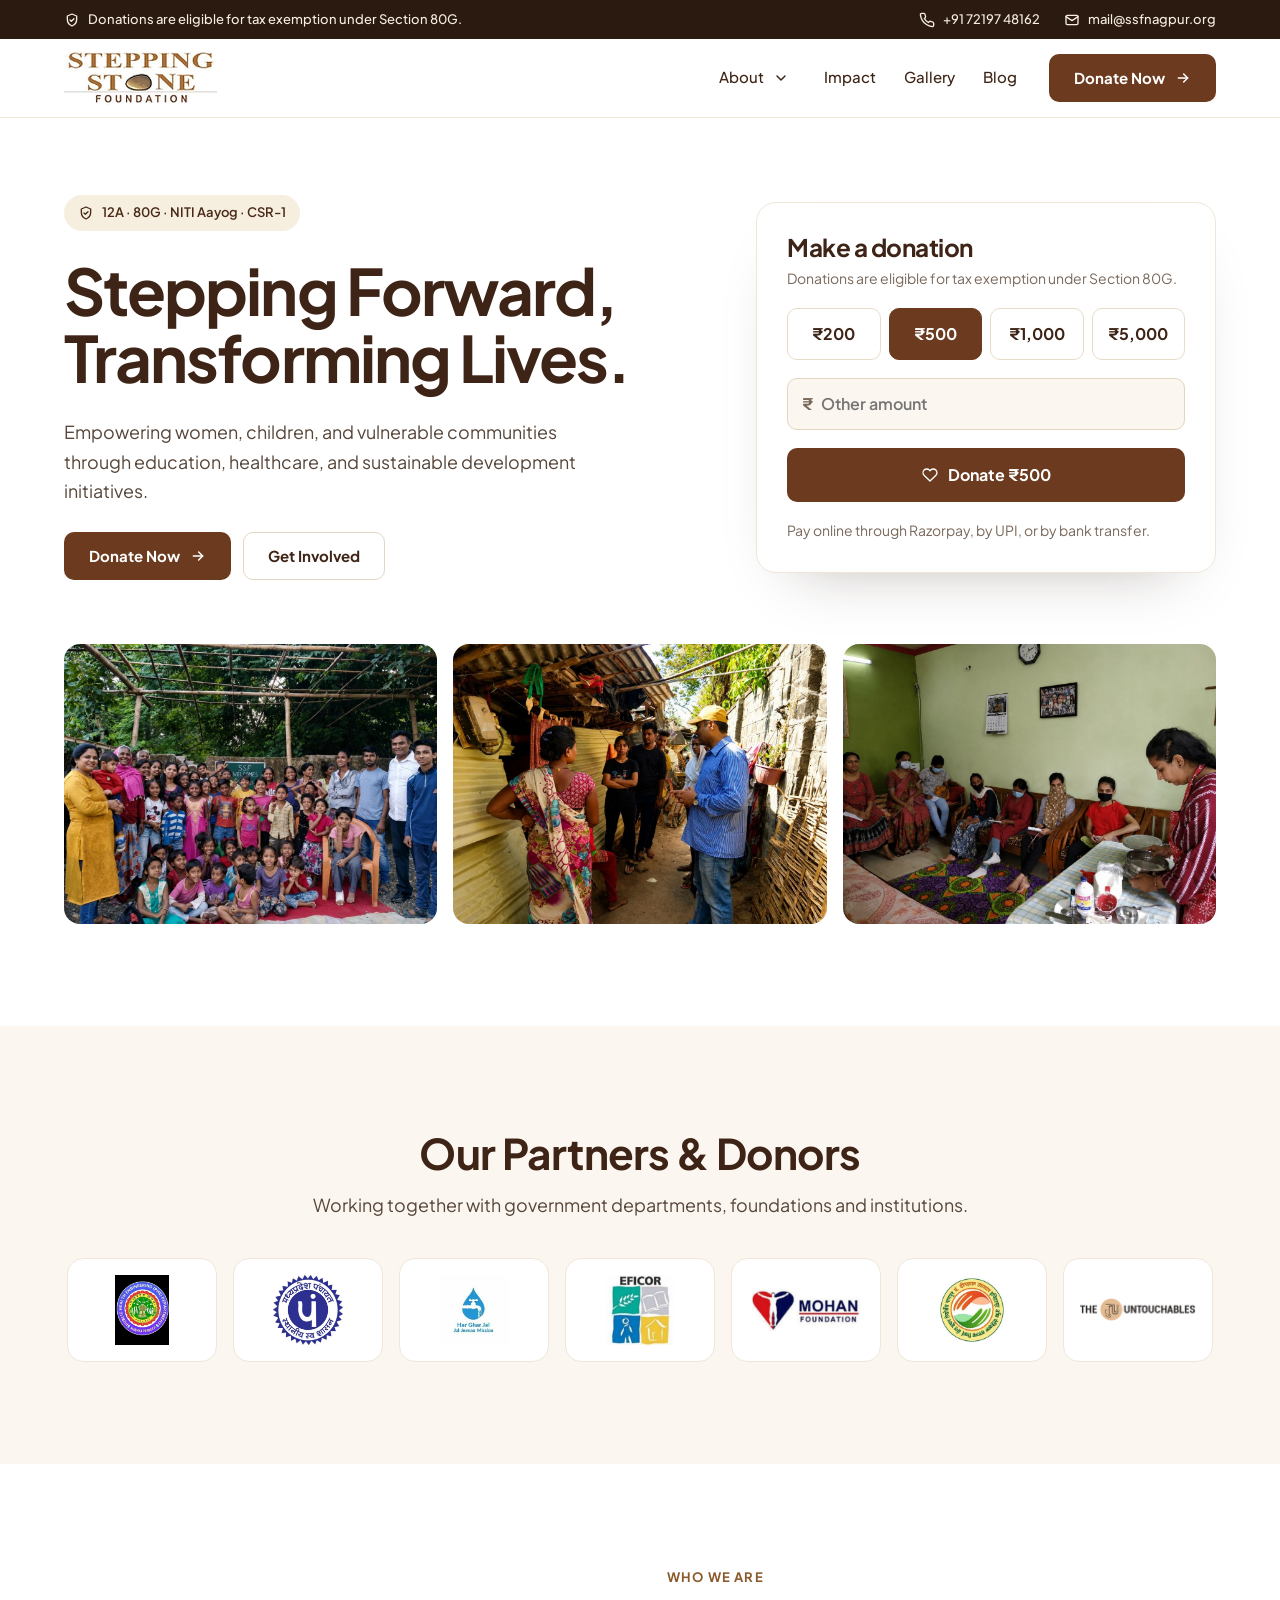
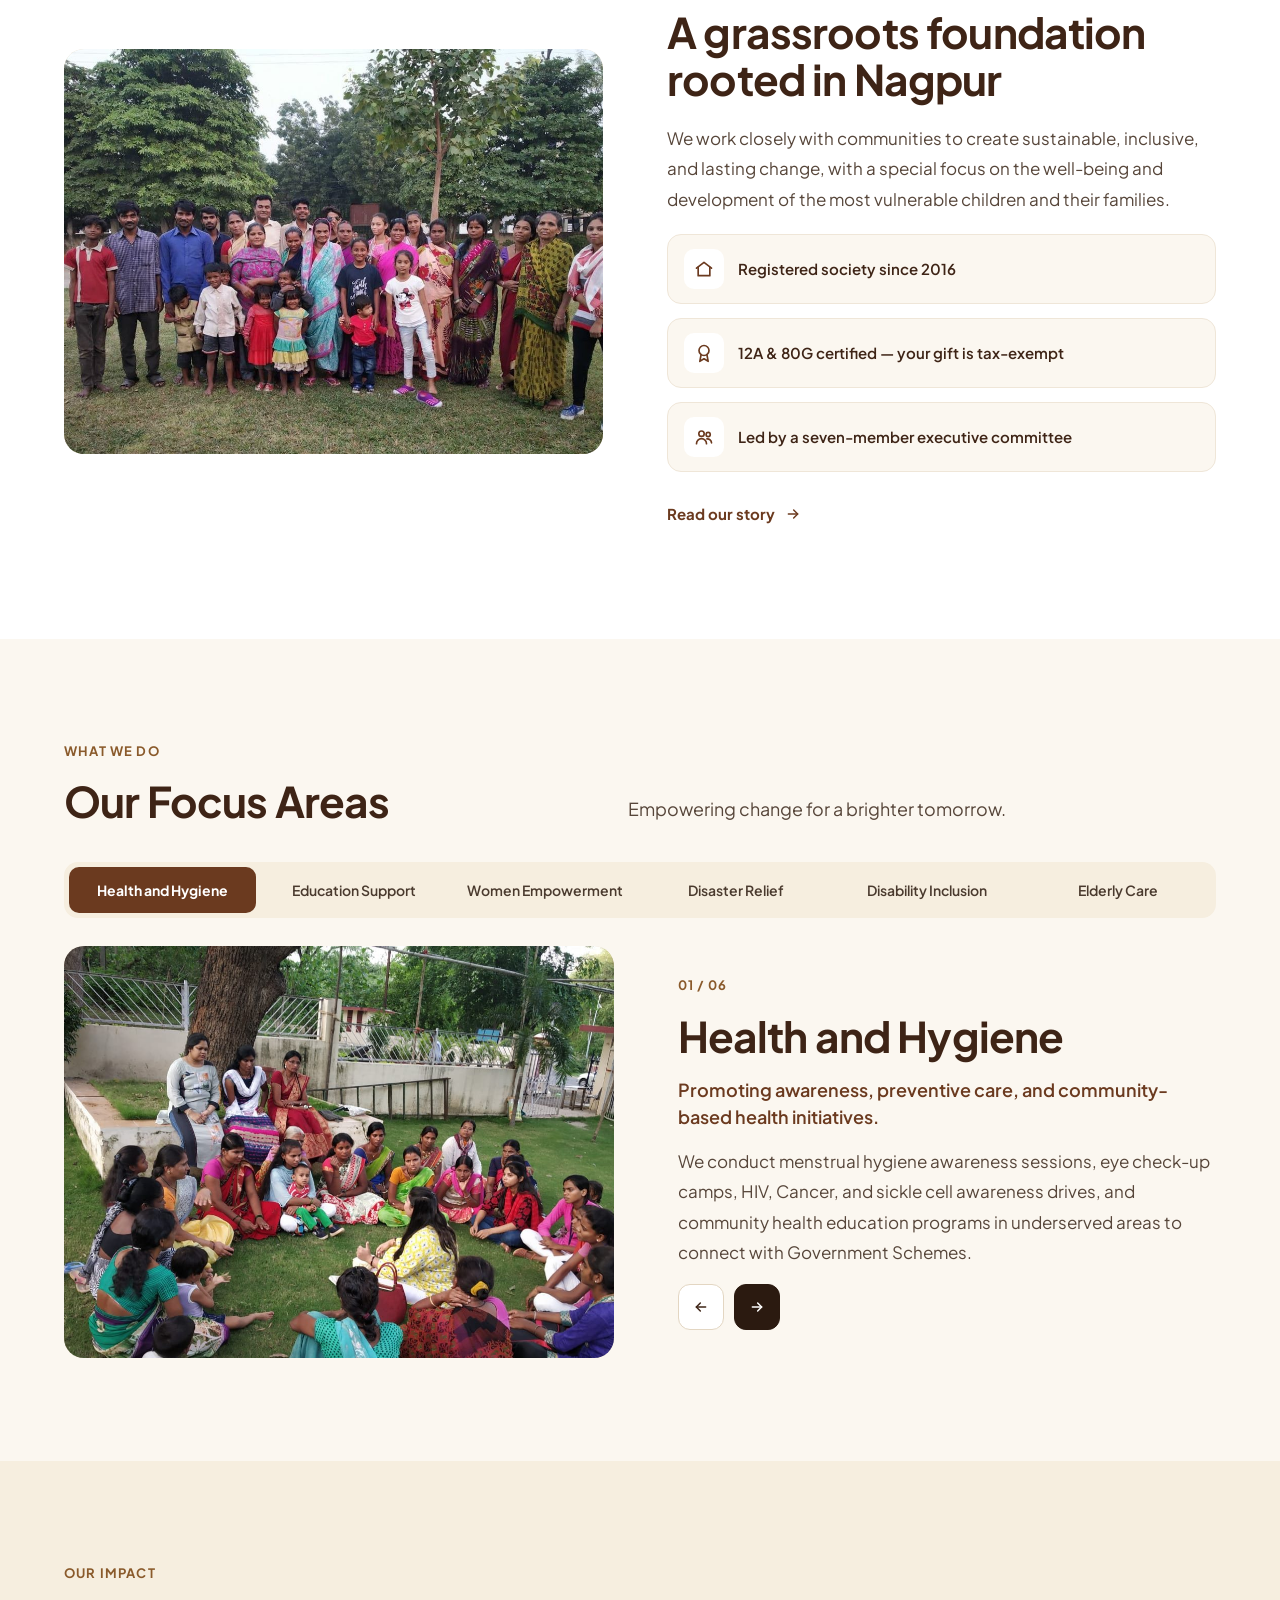
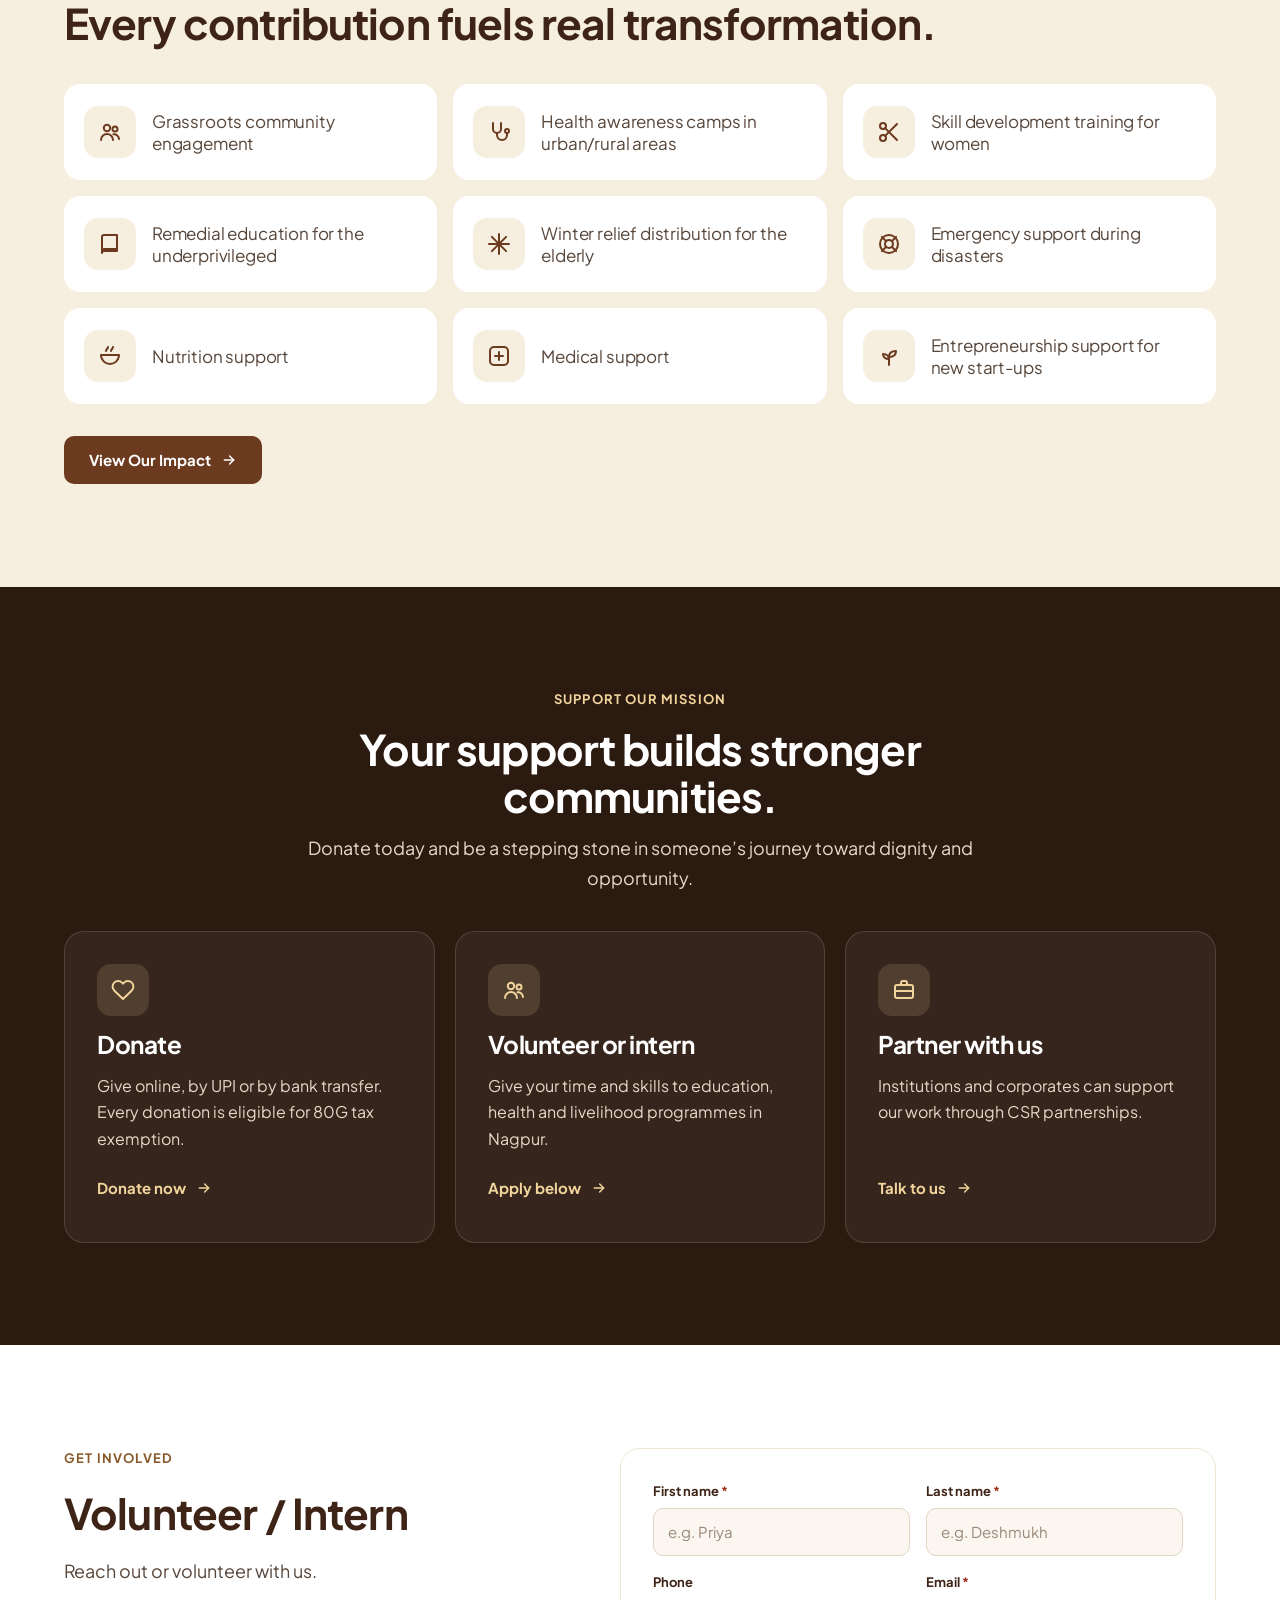
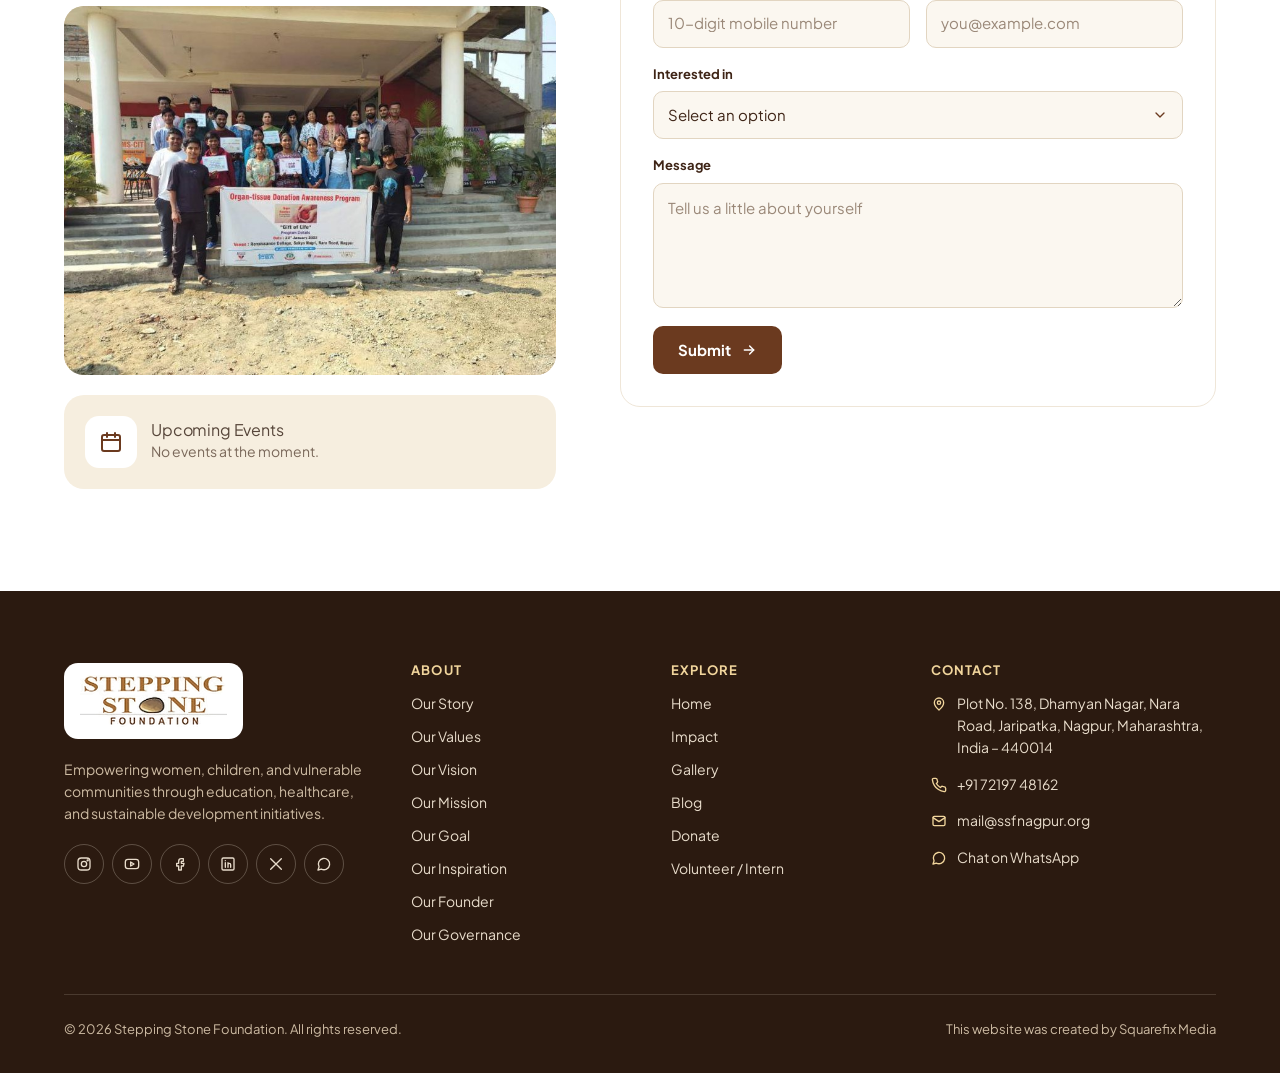
==== commit 12dec8f9: "Add files via upload" ====
--- a/index.html
+++ b/index.html
@@ -18,370 +18,191 @@
 </head>
 <body>
 <a class="skip" href="#main">Skip to content</a>
-<div class="topbar">
-<div class="container">
+<div class="masthead">
+<div class="topbar"><div class="container">
 <p class="note"><svg class="icon" width="15" height="15" viewBox="0 0 24 24" fill="none" stroke="currentColor" stroke-width="2" stroke-linecap="round" stroke-linejoin="round" aria-hidden="true"><path d="M12 3l7 3v5c0 4.5-3 8.5-7 10-4-1.5-7-5.5-7-10V6l7-3z"/><path d="M9 12l2 2 4-4"/></svg>Donations are eligible for tax exemption under Section 80G.</p>
-<div class="contact">
-<a href="tel:+917219748162"><svg class="icon" width="14" height="14" viewBox="0 0 24 24" fill="none" stroke="currentColor" stroke-width="2" stroke-linecap="round" stroke-linejoin="round" aria-hidden="true"><path d="M22 16.9v3a2 2 0 0 1-2.2 2 19.8 19.8 0 0 1-8.6-3.1 19.5 19.5 0 0 1-6-6A19.8 19.8 0 0 1 2.1 4.2 2 2 0 0 1 4.1 2h3a2 2 0 0 1 2 1.7c.1.9.4 1.8.7 2.7a2 2 0 0 1-.5 2.1L8 9.8a16 16 0 0 0 6 6l1.3-1.3a2 2 0 0 1 2.1-.4c.9.3 1.8.6 2.7.7a2 2 0 0 1 1.7 2z"/></svg>+91 72197 48162</a>
-<a href="mailto:mail@ssfnagpur.org"><svg class="icon" width="14" height="14" viewBox="0 0 24 24" fill="none" stroke="currentColor" stroke-width="2" stroke-linecap="round" stroke-linejoin="round" aria-hidden="true"><rect x="3" y="5" width="18" height="14" rx="2"/><path d="M3 7l9 6 9-6"/></svg>mail@ssfnagpur.org</a>
-</div>
-</div>
-</div>
-<header class="site-header">
-<div class="container">
-<a class="brand" href="index.html" aria-label="Stepping Stone Foundation, home"><img src="assets/img/logo.png" alt="Stepping Stone Foundation" width="156" height="55"></a>
+<div class="contact"><a href="tel:+917219748162"><svg class="icon" width="14" height="14" viewBox="0 0 24 24" fill="none" stroke="currentColor" stroke-width="2" stroke-linecap="round" stroke-linejoin="round" aria-hidden="true"><path d="M22 16.9v3a2 2 0 0 1-2.2 2 19.8 19.8 0 0 1-8.6-3.1 19.5 19.5 0 0 1-6-6A19.8 19.8 0 0 1 2.1 4.2 2 2 0 0 1 4.1 2h3a2 2 0 0 1 2 1.7c.1.9.4 1.8.7 2.7a2 2 0 0 1-.5 2.1L8 9.8a16 16 0 0 0 6 6l1.3-1.3a2 2 0 0 1 2.1-.4c.9.3 1.8.6 2.7.7a2 2 0 0 1 1.7 2z"/></svg>+91 72197 48162</a><a href="mailto:mail@ssfnagpur.org"><svg class="icon" width="14" height="14" viewBox="0 0 24 24" fill="none" stroke="currentColor" stroke-width="2" stroke-linecap="round" stroke-linejoin="round" aria-hidden="true"><rect x="3" y="5" width="18" height="14" rx="2"/><path d="M3 7l9 6 9-6"/></svg>mail@ssfnagpur.org</a></div>
+</div></div>
+<header class="site-header"><div class="container">
+<a class="brand" href="index.html" aria-label="Stepping Stone Foundation, home"><img src="assets/img/logo.png" alt="Stepping Stone Foundation" width="153" height="54"></a>
 <button class="nav-toggle" type="button" aria-expanded="false" aria-controls="site-nav" aria-label="Menu"><svg class="icon" width="22" height="22" viewBox="0 0 24 24" fill="none" stroke="currentColor" stroke-width="2" stroke-linecap="round" stroke-linejoin="round" aria-hidden="true"><path d="M4 7h16M4 12h16M4 17h16"/></svg></button>
 <nav class="nav" id="site-nav" aria-label="Main">
 <ul class="nav-links">
-<li class="has-menu"><a href="about.html">About</a><button class="submenu-toggle" type="button" aria-expanded="false" aria-controls="about-menu" aria-label="Show About sections"><svg class="icon" width="16" height="16" viewBox="0 0 24 24" fill="none" stroke="currentColor" stroke-width="2.2" stroke-linecap="round" stroke-linejoin="round" aria-hidden="true"><path d="M6 9l6 6 6-6"/></svg></button><div class="submenu" id="about-menu"><ul><li><a href="about.html#story">Our Story</a></li>
-<li><a href="about.html#values">Our Values</a></li>
-<li><a href="about.html#vision">Our Vision</a></li>
-<li><a href="about.html#mission">Our Mission</a></li>
-<li><a href="about.html#goal">Our Goal</a></li>
-<li><a href="about.html#inspiration">Our Inspiration</a></li>
-<li><a href="about.html#founder">Our Founder</a></li>
-<li><a href="about.html#governance">Our Governance</a></li></ul></div></li>
+<li class="has-menu"><a href="about.html">About</a><button class="submenu-toggle" type="button" aria-expanded="false" aria-controls="about-menu" aria-label="Show About sections"><svg class="icon" width="16" height="16" viewBox="0 0 24 24" fill="none" stroke="currentColor" stroke-width="2.2" stroke-linecap="round" stroke-linejoin="round" aria-hidden="true"><path d="M6 9l6 6 6-6"/></svg></button><div class="submenu" id="about-menu"><ul><li><a href="about.html#story">Our Story</a></li><li><a href="about.html#values">Our Values</a></li><li><a href="about.html#vision">Our Vision</a></li><li><a href="about.html#mission">Our Mission</a></li><li><a href="about.html#goal">Our Goal</a></li><li><a href="about.html#inspiration">Our Inspiration</a></li><li><a href="about.html#founder">Our Founder</a></li><li><a href="about.html#governance">Our Governance</a></li></ul></div></li>
 <li><a href="impact.html">Impact</a></li>
 <li><a href="gallery.html">Gallery</a></li>
 <li><a href="blog.html">Blog</a></li>
-<li><a href="donate.html">Donate</a></li>
 </ul>
 <a class="btn btn-primary" href="donate.html">Donate Now<svg class="icon" width="16" height="16" viewBox="0 0 24 24" fill="none" stroke="currentColor" stroke-width="2.2" stroke-linecap="round" stroke-linejoin="round" aria-hidden="true"><path d="M5 12h14"/><path d="M13 6l6 6-6 6"/></svg></a>
 </nav>
-</div>
-</header>
+</div></header>
+</div>
 <main id="main">
 
 <section class="hero">
 <div class="container">
-<div class="hero-grid">
-<div class="hero-copy reveal">
+<div class="hero__grid">
+<div class="hero__copy reveal">
 <span class="pill"><svg aria-hidden="true" class="icon" fill="none" height="14" stroke="currentColor" stroke-linecap="round" stroke-linejoin="round" stroke-width="2" viewbox="0 0 24 24" width="14"><path d="M12 3l7 3v5c0 4.5-3 8.5-7 10-4-1.5-7-5.5-7-10V6l7-3z"></path><path d="M9 12l2 2 4-4"></path></svg>12A · 80G · NITI Aayog · CSR-1</span>
-<h1 class="display">Stepping Forward,<br/><span class="accent">Transforming Lives.</span></h1>
-<p class="lead max-560">Empowering women, children, and vulnerable communities through education, healthcare, and sustainable development initiatives.</p>
-<div style="display:flex;flex-wrap:wrap;gap:12px">
-<a class="btn btn-primary" href="donate.html">Donate Now<svg aria-hidden="true" class="icon" fill="none" height="16" stroke="currentColor" stroke-linecap="round" stroke-linejoin="round" stroke-width="2.2" viewbox="0 0 24 24" width="16"><path d="M5 12h14"></path><path d="M13 6l6 6-6 6"></path></svg></a>
-<a class="btn btn-secondary" href="#volunteer">Get Involved</a>
-</div>
-</div>
-<div class="hero-card reveal" style="--d:90ms"><div class="donate-card" data-donate-card="">
-<div class="stack-sm" style="gap:6px">
-<h2 class="h4">Make a donation</h2>
-<p class="small" style="color:var(--muted)">Donations are eligible for tax exemption under Section 80G.</p>
-</div>
-<div aria-label="Choose an amount" class="amounts" role="group">
-<button aria-pressed="false" class="amount" data-amount="200" type="button">₹200</button>
-<button aria-pressed="true" class="amount" data-amount="500" type="button">₹500</button>
-<button aria-pressed="false" class="amount" data-amount="1000" type="button">₹1,000</button>
-<button aria-pressed="false" class="amount" data-amount="5000" type="button">₹5,000</button>
-</div>
-<label class="custom-amount" for="ca-c657"><span>₹</span><input aria-label="Other amount in rupees" data-custom-amount="" id="ca-c657" inputmode="numeric" min="1" placeholder="Other amount" step="1" type="number"/></label>
-<a class="btn btn-primary btn-block" data-donate-go="" href="donate.html#donor-details"><svg aria-hidden="true" class="icon" fill="none" height="17" stroke="currentColor" stroke-linecap="round" stroke-linejoin="round" stroke-width="2" viewbox="0 0 24 24" width="17"><path d="M20.8 4.6a5.5 5.5 0 0 0-7.8 0L12 5.7l-1-1.1a5.5 5.5 0 0 0-7.8 7.8l1 1.1L12 21l7.8-7.5 1-1.1a5.5 5.5 0 0 0 0-7.8z"></path></svg><span data-donate-label="">Donate ₹500</span></a>
-<p class="small" style="display:flex;gap:8px"><svg aria-hidden="true" class="icon" fill="none" height="15" stroke="currentColor" stroke-linecap="round" stroke-linejoin="round" stroke-width="2.4" viewbox="0 0 24 24" width="15"><path d="M5 12l5 5 9-10"></path></svg>80G donation receipts will be issued to respective donors via email.</p>
+<h1 class="t-display">Stepping Forward,<br/>Transforming Lives.</h1>
+<p class="lead" style="max-width:560px">Empowering women, children, and vulnerable communities through education, healthcare, and sustainable development initiatives.</p>
+<div class="btn-row"><a class="btn btn-primary" href="donate.html">Donate Now<svg aria-hidden="true" class="icon" fill="none" height="16" stroke="currentColor" stroke-linecap="round" stroke-linejoin="round" stroke-width="2.2" viewbox="0 0 24 24" width="16"><path d="M5 12h14"></path><path d="M13 6l6 6-6 6"></path></svg></a><a class="btn btn-light" href="#volunteer">Get Involved</a></div>
+</div>
+<div class="hero__card reveal" style="--d:90ms">
+<div class="give-card" data-label="Donate {amt}" data-picker="">
+<div class="stack-sm" style="gap:6px"><h2 class="t-h3">Make a donation</h2><p class="small">Donations are eligible for tax exemption under Section 80G.</p></div>
+<div aria-label="Choose an amount" class="amounts" role="group"><button aria-pressed="false" class="amount" data-amount="200" type="button">₹200</button><button aria-pressed="true" class="amount" data-amount="500" type="button">₹500</button><button aria-pressed="false" class="amount" data-amount="1000" type="button">₹1,000</button><button aria-pressed="false" class="amount" data-amount="5000" type="button">₹5,000</button></div>
+<label class="custom-amount" for="quick-amount"><span>₹</span><input aria-label="Other amount in rupees" data-custom-amount="" id="quick-amount" inputmode="numeric" min="1" placeholder="Other amount" step="1" type="number"/></label>
+<a class="btn btn-primary btn-block" data-store-amount="" href="donate.html#donate-form"><svg aria-hidden="true" class="icon" fill="none" height="17" stroke="currentColor" stroke-linecap="round" stroke-linejoin="round" stroke-width="2" viewbox="0 0 24 24" width="17"><path d="M20.8 4.6a5.5 5.5 0 0 0-7.8 0L12 5.7l-1-1.1a5.5 5.5 0 0 0-7.8 7.8l1 1.1L12 21l7.8-7.5 1-1.1a5.5 5.5 0 0 0 0-7.8z"></path></svg><span data-donate-label="">Donate ₹500</span></a>
+<p class="small">Pay online through Razorpay, by UPI, or by bank transfer.</p>
+</div>
+</div>
+</div>
+<div class="jrow"><div class="reveal reveal--zoom" style="flex:1.333 1 0"><img alt="Children and volunteers gathered at a Stepping Stone community session" decoding="async" height="900" src="assets/img/hero-1.jpg" width="1200"/></div><div class="reveal reveal--zoom" style="flex:1.333 1 0;--d:90ms"><img alt="The Stepping Stone team visiting families in a basti" decoding="async" height="900" src="assets/img/gallery-4.jpg" width="1200"/></div><div class="reveal reveal--zoom" style="flex:1.333 1 0;--d:180ms"><img alt="Women attending a cake-making skill training class" decoding="async" height="900" src="assets/img/hero-3.jpg" width="1200"/></div></div>
+</div>
+</section>
+<section aria-labelledby="partners-title" class="section section--soft">
+<div class="container">
+<div class="sec-head sec-head--center reveal"><h2 class="t-h2" id="partners-title">Our Partners &amp; Donors</h2><p class="lead">Working together with government departments, foundations and institutions.</p></div>
+<div class="logo-grid"><div class="logo-tile reveal reveal--zoom"><img alt="Public Health Engineering Department, Madhya Pradesh" decoding="async" height="505" loading="lazy" src="assets/img/partner-phe.jpg" width="396"/></div><div class="logo-tile reveal reveal--zoom" style="--d:90ms"><img alt="Madhya Pradesh Panchayat" decoding="async" height="554" loading="lazy" src="assets/img/partner-mp-panchayat.jpg" width="554"/></div><div class="logo-tile reveal reveal--zoom" style="--d:180ms"><img alt="Har Ghar Jal, Jal Jeevan Mission" decoding="async" height="225" loading="lazy" src="assets/img/partner-har-ghar-jal.jpg" width="225"/></div><div class="logo-tile reveal reveal--zoom" style="--d:270ms"><img alt="EFICOR" decoding="async" height="222" loading="lazy" src="assets/img/partner-eficor.jpg" width="222"/></div><div class="logo-tile reveal reveal--zoom" style="--d:360ms"><img alt="MOHAN Foundation" decoding="async" height="252" loading="lazy" src="assets/img/partner-mohan-foundation.jpg" width="579"/></div><div class="logo-tile reveal reveal--zoom" style="--d:450ms"><img alt="Pt. Deendayal Upadhyay Institute, Nagpur" decoding="async" height="406" loading="lazy" src="assets/img/partner-ddu-institute.jpg" width="406"/></div><div class="logo-tile reveal reveal--zoom" style="--d:540ms"><img alt="The Untouchables" decoding="async" height="94" loading="lazy" src="assets/img/partner-untouchables.png" width="468"/></div></div>
+</div>
+</section>
+<section class="section">
+<div class="container">
+<div class="split">
+<div class="split__media reveal"><div class="frame" style="--r:4/3;--pos:center"><img alt="Community members and the Stepping Stone team after a programme" decoding="async" height="778" loading="lazy" src="assets/img/gallery-6.jpg" width="1200"/></div></div>
+<div class="split__body reveal" style="--d:90ms">
+<span class="eyebrow">Who we are</span>
+<h2 class="t-h2">A grassroots foundation rooted in Nagpur</h2>
+<p class="prose">We work closely with communities to create sustainable, inclusive, and lasting change, with a special focus on the well-being and development of the most vulnerable children and their families.</p>
+<ul class="facts">
+<li><span class="icon-badge"><svg aria-hidden="true" class="icon" fill="none" height="20" stroke="currentColor" stroke-linecap="round" stroke-linejoin="round" stroke-width="2" viewbox="0 0 24 24" width="20"><path d="M3 11l9-7 9 7"></path><path d="M5 10v10h14V10"></path></svg></span>Registered society since 2016</li>
+<li><span class="icon-badge"><svg aria-hidden="true" class="icon" fill="none" height="20" stroke="currentColor" stroke-linecap="round" stroke-linejoin="round" stroke-width="2" viewbox="0 0 24 24" width="20"><circle cx="12" cy="9" r="6"></circle><path d="M8.5 14 7 22l5-3 5 3-1.5-8"></path></svg></span>12A &amp; 80G certified — your gift is tax-exempt</li>
+<li><span class="icon-badge"><svg aria-hidden="true" class="icon" fill="none" height="20" stroke="currentColor" stroke-linecap="round" stroke-linejoin="round" stroke-width="2" viewbox="0 0 24 24" width="20"><circle cx="9" cy="8" r="3.2"></circle><path d="M3 20a6 6 0 0 1 12 0"></path><circle cx="17" cy="9" r="2.5"></circle><path d="M15.5 14.2A5 5 0 0 1 21 19"></path></svg></span>Led by a seven-member executive committee</li>
+</ul>
+<a class="link-arrow" href="about.html">Read our story<svg aria-hidden="true" class="icon" fill="none" height="16" stroke="currentColor" stroke-linecap="round" stroke-linejoin="round" stroke-width="2.2" viewbox="0 0 24 24" width="16"><path d="M5 12h14"></path><path d="M13 6l6 6-6 6"></path></svg></a>
+</div>
+</div>
+</div>
+</section>
+<section class="section section--soft">
+<div class="container" data-tabs="">
+<div class="sec-head sec-head--split reveal"><div><span class="eyebrow">What we do</span><h2 class="t-h2">Our Focus Areas</h2></div><p class="lead">Empowering change for a brighter tomorrow.</p></div>
+<div aria-label="Focus areas" class="tabs reveal" role="tablist" style="--d:90ms"><button aria-controls="panel-health" aria-selected="true" class="tab" id="tab-health" role="tab" type="button">Health and Hygiene</button><button aria-controls="panel-education" aria-selected="false" class="tab" id="tab-education" role="tab" type="button">Education Support</button><button aria-controls="panel-women" aria-selected="false" class="tab" id="tab-women" role="tab" type="button">Women Empowerment</button><button aria-controls="panel-disaster" aria-selected="false" class="tab" id="tab-disaster" role="tab" type="button">Disaster Relief</button><button aria-controls="panel-disability" aria-selected="false" class="tab" id="tab-disability" role="tab" type="button">Disability Inclusion</button><button aria-controls="panel-elderly" aria-selected="false" class="tab" id="tab-elderly" role="tab" type="button">Elderly Care</button></div>
+<div aria-labelledby="tab-health" class="focus-panel reveal" id="panel-health" role="tabpanel" style="--d:180ms">
+<div class="split__media"><div class="frame" style="--r:4/3;--pos:center"><img alt="Women and children at a community health awareness session" decoding="async" height="820" loading="lazy" src="assets/img/focus-health.jpg" width="1280"/></div></div>
+<div class="split__body">
+<p class="counter">01 / 06</p>
+<h3 class="t-h2">Health and Hygiene</h3>
+<p class="tagline">Promoting awareness, preventive care, and community-based health initiatives.</p>
+<p class="prose">We conduct menstrual hygiene awareness sessions, eye check-up camps, HIV, Cancer, and sickle cell awareness drives, and community health education programs in underserved areas to connect with Government Schemes.</p>
+<div class="arrows"><button aria-label="Previous focus area" class="arrow-btn" data-tab-prev="" type="button"><svg aria-hidden="true" class="icon" fill="none" height="18" stroke="currentColor" stroke-linecap="round" stroke-linejoin="round" stroke-width="2.2" viewbox="0 0 24 24" width="18"><path d="M19 12H5"></path><path d="M11 6l-6 6 6 6"></path></svg></button><button aria-label="Next focus area" class="arrow-btn arrow-btn--dark" data-tab-next="" type="button"><svg aria-hidden="true" class="icon" fill="none" height="18" stroke="currentColor" stroke-linecap="round" stroke-linejoin="round" stroke-width="2.2" viewbox="0 0 24 24" width="18"><path d="M5 12h14"></path><path d="M13 6l6 6-6 6"></path></svg></button></div>
+</div></div><div aria-labelledby="tab-education" class="focus-panel reveal" hidden="" id="panel-education" role="tabpanel" style="--d:270ms">
+<div class="split__media"><div class="frame" style="--r:4/3;--pos:center"><img alt="Children attending an outdoor learning session" decoding="async" height="900" loading="lazy" src="assets/img/hero-2.jpg" width="1200"/></div></div>
+<div class="split__body">
+<p class="counter">02 / 06</p>
+<h3 class="t-h2">Education Support</h3>
+<p class="tagline">Breaking poverty cycles through remedial education programs and learning access.</p>
+<p class="prose">We provide tuition classes, foundational literacy support, educational materials, and recreational engagement for children in slum communities.</p>
+<div class="arrows"><button aria-label="Previous focus area" class="arrow-btn" data-tab-prev="" type="button"><svg aria-hidden="true" class="icon" fill="none" height="18" stroke="currentColor" stroke-linecap="round" stroke-linejoin="round" stroke-width="2.2" viewbox="0 0 24 24" width="18"><path d="M19 12H5"></path><path d="M11 6l-6 6 6 6"></path></svg></button><button aria-label="Next focus area" class="arrow-btn arrow-btn--dark" data-tab-next="" type="button"><svg aria-hidden="true" class="icon" fill="none" height="18" stroke="currentColor" stroke-linecap="round" stroke-linejoin="round" stroke-width="2.2" viewbox="0 0 24 24" width="18"><path d="M5 12h14"></path><path d="M13 6l6 6-6 6"></path></svg></button></div>
+</div></div><div aria-labelledby="tab-women" class="focus-panel reveal" hidden="" id="panel-women" role="tabpanel" style="--d:360ms">
+<div class="split__media"><div class="frame" style="--r:4/3;--pos:center 35%"><img alt="A woman learning tailoring on a sewing machine as girls look on" decoding="async" height="820" loading="lazy" src="assets/img/gallery-3.jpg" width="1280"/></div></div>
+<div class="split__body">
+<p class="counter">03 / 06</p>
+<h3 class="t-h2">Women Empowerment</h3>
+<p class="tagline">Skill development and livelihood training for financial independence in urban and rural areas.</p>
+<p class="prose">Through skill development programs such as cake-making and tailoring, we support women in building sustainable livelihood opportunities and connecting with Govt Schemes.</p>
+<div class="arrows"><button aria-label="Previous focus area" class="arrow-btn" data-tab-prev="" type="button"><svg aria-hidden="true" class="icon" fill="none" height="18" stroke="currentColor" stroke-linecap="round" stroke-linejoin="round" stroke-width="2.2" viewbox="0 0 24 24" width="18"><path d="M19 12H5"></path><path d="M11 6l-6 6 6 6"></path></svg></button><button aria-label="Next focus area" class="arrow-btn arrow-btn--dark" data-tab-next="" type="button"><svg aria-hidden="true" class="icon" fill="none" height="18" stroke="currentColor" stroke-linecap="round" stroke-linejoin="round" stroke-width="2.2" viewbox="0 0 24 24" width="18"><path d="M5 12h14"></path><path d="M13 6l6 6-6 6"></path></svg></button></div>
+</div></div><div aria-labelledby="tab-disaster" class="focus-panel reveal" hidden="" id="panel-disaster" role="tabpanel" style="--d:450ms">
+<div class="split__media"><div class="frame" style="--r:4/3;--pos:center"><img alt="A family receiving a ration kit outside their home" decoding="async" height="596" loading="lazy" src="assets/img/g-ration-kit.jpg" width="796"/></div></div>
+<div class="split__body">
+<p class="counter">04 / 06</p>
+<h3 class="t-h2">Disaster Relief</h3>
+<p class="tagline">Rapid response and community recovery during crises.</p>
+<p class="prose">We mobilise resources during floods, pandemics, and emergencies to provide direct assistance to affected families.</p>
+<div class="arrows"><button aria-label="Previous focus area" class="arrow-btn" data-tab-prev="" type="button"><svg aria-hidden="true" class="icon" fill="none" height="18" stroke="currentColor" stroke-linecap="round" stroke-linejoin="round" stroke-width="2.2" viewbox="0 0 24 24" width="18"><path d="M19 12H5"></path><path d="M11 6l-6 6 6 6"></path></svg></button><button aria-label="Next focus area" class="arrow-btn arrow-btn--dark" data-tab-next="" type="button"><svg aria-hidden="true" class="icon" fill="none" height="18" stroke="currentColor" stroke-linecap="round" stroke-linejoin="round" stroke-width="2.2" viewbox="0 0 24 24" width="18"><path d="M5 12h14"></path><path d="M13 6l6 6-6 6"></path></svg></button></div>
+</div></div><div aria-labelledby="tab-disability" class="focus-panel reveal" hidden="" id="panel-disability" role="tabpanel" style="--d:540ms">
+<div class="split__media"><div class="frame" style="--r:4/3;--pos:center"><img alt="Participants at a Divyang employment training programme" decoding="async" height="596" loading="lazy" src="assets/img/g-divyang-training.jpg" width="796"/></div></div>
+<div class="split__body">
+<p class="counter">05 / 06</p>
+<h3 class="t-h2">Disability Inclusion</h3>
+<p class="tagline">Promoting awareness, dignity, and equal opportunities.</p>
+<p class="prose">We promote awareness and inclusion initiatives, connect with Skill Training and Livelihood, refraction programs, and connect with Government Schemes.</p>
+<div class="arrows"><button aria-label="Previous focus area" class="arrow-btn" data-tab-prev="" type="button"><svg aria-hidden="true" class="icon" fill="none" height="18" stroke="currentColor" stroke-linecap="round" stroke-linejoin="round" stroke-width="2.2" viewbox="0 0 24 24" width="18"><path d="M19 12H5"></path><path d="M11 6l-6 6 6 6"></path></svg></button><button aria-label="Next focus area" class="arrow-btn arrow-btn--dark" data-tab-next="" type="button"><svg aria-hidden="true" class="icon" fill="none" height="18" stroke="currentColor" stroke-linecap="round" stroke-linejoin="round" stroke-width="2.2" viewbox="0 0 24 24" width="18"><path d="M5 12h14"></path><path d="M13 6l6 6-6 6"></path></svg></button></div>
+</div></div><div aria-labelledby="tab-elderly" class="focus-panel reveal" hidden="" id="panel-elderly" role="tabpanel" style="--d:540ms">
+<div class="split__media"><div class="frame frame--fit" style="--r:4/3;--pos:center"><img alt="" aria-hidden="true" class="frame__bg" decoding="async" loading="lazy" src="assets/img/g-elderly-ration.jpg"/><img alt="An elderly woman receiving a ration kit" decoding="async" height="509" loading="lazy" src="assets/img/g-elderly-ration.jpg" width="448"/></div></div>
+<div class="split__body">
+<p class="counter">06 / 06</p>
+<h3 class="t-h2">Elderly Care</h3>
+<p class="tagline">Supporting senior citizens with dignity and compassion.</p>
+<p class="prose">We provide winter essentials and Medicinal help, a health camp for elderly people, Nutritional Support and conduct awareness programs addressing the needs of senior citizens connecting with Government Schemes.</p>
+<div class="arrows"><button aria-label="Previous focus area" class="arrow-btn" data-tab-prev="" type="button"><svg aria-hidden="true" class="icon" fill="none" height="18" stroke="currentColor" stroke-linecap="round" stroke-linejoin="round" stroke-width="2.2" viewbox="0 0 24 24" width="18"><path d="M19 12H5"></path><path d="M11 6l-6 6 6 6"></path></svg></button><button aria-label="Next focus area" class="arrow-btn arrow-btn--dark" data-tab-next="" type="button"><svg aria-hidden="true" class="icon" fill="none" height="18" stroke="currentColor" stroke-linecap="round" stroke-linejoin="round" stroke-width="2.2" viewbox="0 0 24 24" width="18"><path d="M5 12h14"></path><path d="M13 6l6 6-6 6"></path></svg></button></div>
 </div></div>
 </div>
-<div class="photo-row reveal" style="--d:90ms">
-<img alt="Children and volunteers gathered at a Stepping Stone community session" decoding="async" height="300" src="assets/img/hero-1.jpg" width="600"/>
-<img alt="Children attending an outdoor learning session" decoding="async" height="300" src="assets/img/hero-2.jpg" width="600"/>
-<img alt="Women attending a cake-making skill training class" decoding="async" height="300" src="assets/img/hero-3.jpg" width="600"/>
-</div>
-</div>
-</section>
-<section aria-label="Partners and registrations" class="partners">
-<div class="container">
-<p class="eyebrow reveal" style="color:var(--text);line-height:1.5">Our Partners<br/>&amp; Donors</p>
-<div class="logo-tiles"><div class="logo-tile reveal reveal--zoom"><img alt="Public Health Engineering Department, Madhya Pradesh" decoding="async" height="505" loading="lazy" src="assets/img/partner-phe.jpg" width="396"/></div><div class="logo-tile reveal reveal--zoom" style="--d:90ms"><img alt="Madhya Pradesh Panchayat" decoding="async" height="554" loading="lazy" src="assets/img/partner-mp-panchayat.jpg" width="554"/></div><div class="logo-tile reveal reveal--zoom" style="--d:180ms"><img alt="Har Ghar Jal, Jal Jeevan Mission" decoding="async" height="225" loading="lazy" src="assets/img/partner-har-ghar-jal.jpg" width="225"/></div><div class="logo-tile reveal reveal--zoom" style="--d:270ms"><img alt="EFICOR" decoding="async" height="222" loading="lazy" src="assets/img/partner-eficor.jpg" width="222"/></div><div class="logo-tile reveal reveal--zoom" style="--d:360ms"><img alt="MOHAN Foundation" decoding="async" height="252" loading="lazy" src="assets/img/partner-mohan-foundation.jpg" width="579"/></div><div class="logo-tile reveal reveal--zoom" style="--d:450ms"><img alt="Pt. Deendayal Upadhyay Institute, Nagpur" decoding="async" height="406" loading="lazy" src="assets/img/partner-ddu-institute.jpg" width="406"/></div><div class="logo-tile reveal reveal--zoom" style="--d:540ms"><img alt="The Untouchables" decoding="async" height="94" loading="lazy" src="assets/img/partner-untouchables.png" width="468"/></div></div>
-<div class="reveal" style="display:flex;flex-wrap:wrap;gap:8px;--d:180ms"><span class="tag">12A</span><span class="tag">80G</span><span class="tag">NITI Aayog</span><span class="tag">CSR-1</span></div>
-</div>
-</section>
-<section class="section">
-<div class="container row" style="gap:32px 64px;align-items:center">
-<div class="stack reveal" style="flex:1 1 360px;min-width:0">
-<p class="eyebrow">Our Governance</p>
-<h2 class="h2" style="font-size:clamp(30px,3.4vw,44px)">Our Accountability</h2>
-<p class="body-lg">Stepping Stone Foundation is led by a diverse executive committee of seven members, including experienced professionals in social development, health, finance, technology, and program management. Transparency, integrity, and accountability guide every initiative we undertake.</p>
-</div>
-<div class="reveal" style="flex:1.15 1 460px;min-width:0;--d:90ms"><div class="gov-panel">
-<div class="doc-list"><a class="doc-row" data-doc="" href="assets/docs/audit-report.pdf" rel="noopener" target="_blank">
-<span class="doc-icon"><svg aria-hidden="true" class="icon" fill="none" height="20" stroke="currentColor" stroke-linecap="round" stroke-linejoin="round" stroke-width="2" viewbox="0 0 24 24" width="20"><path d="M14 3H7a2 2 0 0 0-2 2v14a2 2 0 0 0 2 2h10a2 2 0 0 0 2-2V8z"></path><path d="M14 3v5h5"></path><path d="M9 13h6M9 17h4"></path></svg></span>
-<span class="doc-text"><strong>Audit Report</strong><span>Last 3 years · PDF</span></span>
-<span class="doc-action"><span data-doc-label="">View</span><svg aria-hidden="true" class="icon" fill="none" height="15" stroke="currentColor" stroke-linecap="round" stroke-linejoin="round" stroke-width="2.2" viewbox="0 0 24 24" width="15"><path d="M5 12h14"></path><path d="M13 6l6 6-6 6"></path></svg></span>
-</a><a class="doc-row" data-doc="" href="assets/docs/annual-report.pdf" rel="noopener" target="_blank">
-<span class="doc-icon"><svg aria-hidden="true" class="icon" fill="none" height="20" stroke="currentColor" stroke-linecap="round" stroke-linejoin="round" stroke-width="2" viewbox="0 0 24 24" width="20"><path d="M14 3H7a2 2 0 0 0-2 2v14a2 2 0 0 0 2 2h10a2 2 0 0 0 2-2V8z"></path><path d="M14 3v5h5"></path><path d="M9 13h6M9 17h4"></path></svg></span>
-<span class="doc-text"><strong>Annual Report</strong><span>Last 3 years · PDF</span></span>
-<span class="doc-action"><span data-doc-label="">View</span><svg aria-hidden="true" class="icon" fill="none" height="15" stroke="currentColor" stroke-linecap="round" stroke-linejoin="round" stroke-width="2.2" viewbox="0 0 24 24" width="15"><path d="M5 12h14"></path><path d="M13 6l6 6-6 6"></path></svg></span>
-</a></div>
-<div class="reg-box"><p class="eyebrow" style="font-size:12px;color:var(--text)">Registered under</p><div class="reg-tags"><span class="tag">Society Registration Act, 1860</span><span class="tag">Bombay Public Trusts Act, 1950</span><span class="tag">12A</span><span class="tag">80G</span><span class="tag">NITI Aayog</span><span class="tag">CSR-1</span></div></div>
-</div></div>
-</div>
-</section>
-<section class="section" style="padding-top:0">
-<div class="container stack-lg" data-tabs="" style="gap:32px">
-<div class="row row--end" style="gap:12px">
-<h2 class="h2 reveal">Our Focus Areas</h2>
-<p class="lead reveal" style="font-size:17px;--d:90ms">Empowering change for a brighter tomorrow</p>
-</div>
-<div aria-label="Focus areas" class="tabs reveal" role="tablist" style="--d:90ms"><button aria-controls="panel-health" aria-selected="true" class="tab" id="tab-health" role="tab" type="button">Health and Hygiene</button><button aria-controls="panel-education" aria-selected="false" class="tab" id="tab-education" role="tab" type="button">Education Support</button><button aria-controls="panel-women" aria-selected="false" class="tab" id="tab-women" role="tab" type="button">Women Empowerment</button><button aria-controls="panel-disaster" aria-selected="false" class="tab" id="tab-disaster" role="tab" type="button">Disaster Relief</button><button aria-controls="panel-disability" aria-selected="false" class="tab" id="tab-disability" role="tab" type="button">Disability Inclusion</button><button aria-controls="panel-elderly" aria-selected="false" class="tab" id="tab-elderly" role="tab" type="button">Elderly Care</button></div>
-<div aria-labelledby="tab-health" class="split-card reveal" id="panel-health" role="tabpanel" style="--d:180ms">
-<div class="media"><img alt="Women and children at a community health awareness session" decoding="async" height="820" loading="lazy" src="assets/img/focus-health.jpg" width="1280"/></div>
-<div class="split-body">
-<p class="counter">01 / 06</p>
-<h3 class="h3">Health and Hygiene</h3>
-<p class="tagline">Promoting awareness, preventive care, and community-based health initiatives.</p>
-<p class="body" style="font-size:16px">We conduct menstrual hygiene awareness sessions, eye check-up camps, HIV, Cancer, and sickle cell awareness drives, and community health education programs in underserved areas to connect with Government Schemes.</p>
-<div class="arrows mt-8"><button aria-label="Previous focus area" class="arrow-btn" data-tab-prev="" type="button"><svg aria-hidden="true" class="icon" fill="none" height="18" stroke="currentColor" stroke-linecap="round" stroke-linejoin="round" stroke-width="2.2" viewbox="0 0 24 24" width="18"><path d="M19 12H5"></path><path d="M11 6l-6 6 6 6"></path></svg></button><button aria-label="Next focus area" class="arrow-btn arrow-btn--dark" data-tab-next="" type="button"><svg aria-hidden="true" class="icon" fill="none" height="18" stroke="currentColor" stroke-linecap="round" stroke-linejoin="round" stroke-width="2.2" viewbox="0 0 24 24" width="18"><path d="M5 12h14"></path><path d="M13 6l6 6-6 6"></path></svg></button></div>
-</div>
-</div><div aria-labelledby="tab-education" class="split-card reveal" hidden="" id="panel-education" role="tabpanel" style="--d:270ms">
-<div class="media"><img alt="Children attending an outdoor learning session" decoding="async" height="900" loading="lazy" src="assets/img/hero-2.jpg" width="1200"/></div>
-<div class="split-body">
-<p class="counter">02 / 06</p>
-<h3 class="h3">Education Support</h3>
-<p class="tagline">Breaking poverty cycles through remedial education programs and learning access.</p>
-<p class="body" style="font-size:16px">We provide tuition classes, foundational literacy support, educational materials, and recreational engagement for children in slum communities.</p>
-<div class="arrows mt-8"><button aria-label="Previous focus area" class="arrow-btn" data-tab-prev="" type="button"><svg aria-hidden="true" class="icon" fill="none" height="18" stroke="currentColor" stroke-linecap="round" stroke-linejoin="round" stroke-width="2.2" viewbox="0 0 24 24" width="18"><path d="M19 12H5"></path><path d="M11 6l-6 6 6 6"></path></svg></button><button aria-label="Next focus area" class="arrow-btn arrow-btn--dark" data-tab-next="" type="button"><svg aria-hidden="true" class="icon" fill="none" height="18" stroke="currentColor" stroke-linecap="round" stroke-linejoin="round" stroke-width="2.2" viewbox="0 0 24 24" width="18"><path d="M5 12h14"></path><path d="M13 6l6 6-6 6"></path></svg></button></div>
-</div>
-</div><div aria-labelledby="tab-women" class="split-card reveal" hidden="" id="panel-women" role="tabpanel" style="--d:360ms">
-<div class="media"><img alt="Women learning tailoring on a sewing machine" decoding="async" height="820" loading="lazy" src="assets/img/gallery-3.jpg" width="1280"/></div>
-<div class="split-body">
-<p class="counter">03 / 06</p>
-<h3 class="h3">Women Empowerment</h3>
-<p class="tagline">Skill development and livelihood training for financial independence in urban and rural areas.</p>
-<p class="body" style="font-size:16px">Through skill development programs such as cake-making and tailoring, we support women in building sustainable livelihood opportunities and connecting with Govt Schemes.</p>
-<div class="arrows mt-8"><button aria-label="Previous focus area" class="arrow-btn" data-tab-prev="" type="button"><svg aria-hidden="true" class="icon" fill="none" height="18" stroke="currentColor" stroke-linecap="round" stroke-linejoin="round" stroke-width="2.2" viewbox="0 0 24 24" width="18"><path d="M19 12H5"></path><path d="M11 6l-6 6 6 6"></path></svg></button><button aria-label="Next focus area" class="arrow-btn arrow-btn--dark" data-tab-next="" type="button"><svg aria-hidden="true" class="icon" fill="none" height="18" stroke="currentColor" stroke-linecap="round" stroke-linejoin="round" stroke-width="2.2" viewbox="0 0 24 24" width="18"><path d="M5 12h14"></path><path d="M13 6l6 6-6 6"></path></svg></button></div>
-</div>
-</div><div aria-labelledby="tab-disaster" class="split-card reveal" hidden="" id="panel-disaster" role="tabpanel" style="--d:450ms">
-<div class="media"><img alt="Volunteers handing out relief kits" decoding="async" height="397" loading="lazy" src="assets/img/g-relief-kits.jpg" width="796"/></div>
-<div class="split-body">
-<p class="counter">04 / 06</p>
-<h3 class="h3">Disaster Relief</h3>
-<p class="tagline">Rapid response and community recovery during crises.</p>
-<p class="body" style="font-size:16px">We mobilise resources during floods, pandemics, and emergencies to provide direct assistance to affected families.</p>
-<div class="arrows mt-8"><button aria-label="Previous focus area" class="arrow-btn" data-tab-prev="" type="button"><svg aria-hidden="true" class="icon" fill="none" height="18" stroke="currentColor" stroke-linecap="round" stroke-linejoin="round" stroke-width="2.2" viewbox="0 0 24 24" width="18"><path d="M19 12H5"></path><path d="M11 6l-6 6 6 6"></path></svg></button><button aria-label="Next focus area" class="arrow-btn arrow-btn--dark" data-tab-next="" type="button"><svg aria-hidden="true" class="icon" fill="none" height="18" stroke="currentColor" stroke-linecap="round" stroke-linejoin="round" stroke-width="2.2" viewbox="0 0 24 24" width="18"><path d="M5 12h14"></path><path d="M13 6l6 6-6 6"></path></svg></button></div>
-</div>
-</div><div aria-labelledby="tab-disability" class="split-card reveal" hidden="" id="panel-disability" role="tabpanel" style="--d:540ms">
-<div class="media"><img alt="Participants at a Divyang employment training programme" decoding="async" height="596" loading="lazy" src="assets/img/g-divyang-training.jpg" width="796"/></div>
-<div class="split-body">
-<p class="counter">05 / 06</p>
-<h3 class="h3">Disability Inclusion</h3>
-<p class="tagline">Promoting awareness, dignity, and equal opportunities.</p>
-<p class="body" style="font-size:16px">We promote awareness and inclusion initiatives, connect with Skill Training and Livelihood, refraction programs, and connect with Government Schemes.</p>
-<div class="arrows mt-8"><button aria-label="Previous focus area" class="arrow-btn" data-tab-prev="" type="button"><svg aria-hidden="true" class="icon" fill="none" height="18" stroke="currentColor" stroke-linecap="round" stroke-linejoin="round" stroke-width="2.2" viewbox="0 0 24 24" width="18"><path d="M19 12H5"></path><path d="M11 6l-6 6 6 6"></path></svg></button><button aria-label="Next focus area" class="arrow-btn arrow-btn--dark" data-tab-next="" type="button"><svg aria-hidden="true" class="icon" fill="none" height="18" stroke="currentColor" stroke-linecap="round" stroke-linejoin="round" stroke-width="2.2" viewbox="0 0 24 24" width="18"><path d="M5 12h14"></path><path d="M13 6l6 6-6 6"></path></svg></button></div>
-</div>
-</div><div aria-labelledby="tab-elderly" class="split-card reveal" hidden="" id="panel-elderly" role="tabpanel" style="--d:540ms">
-<div class="media"><img alt="An elderly woman receiving a ration kit" decoding="async" height="596" loading="lazy" src="assets/img/g-elderly-ration.jpg" width="448"/></div>
-<div class="split-body">
-<p class="counter">06 / 06</p>
-<h3 class="h3">Elderly Care</h3>
-<p class="tagline">Supporting senior citizens with dignity and compassion.</p>
-<p class="body" style="font-size:16px">We provide winter essentials and Medicinal help, a health camp for elderly people, Nutritional Support and conduct awareness programs addressing the needs of senior citizens connecting with Government Schemes.</p>
-<div class="arrows mt-8"><button aria-label="Previous focus area" class="arrow-btn" data-tab-prev="" type="button"><svg aria-hidden="true" class="icon" fill="none" height="18" stroke="currentColor" stroke-linecap="round" stroke-linejoin="round" stroke-width="2.2" viewbox="0 0 24 24" width="18"><path d="M19 12H5"></path><path d="M11 6l-6 6 6 6"></path></svg></button><button aria-label="Next focus area" class="arrow-btn arrow-btn--dark" data-tab-next="" type="button"><svg aria-hidden="true" class="icon" fill="none" height="18" stroke="currentColor" stroke-linecap="round" stroke-linejoin="round" stroke-width="2.2" viewbox="0 0 24 24" width="18"><path d="M5 12h14"></path><path d="M13 6l6 6-6 6"></path></svg></button></div>
-</div>
-</div>
-</div>
-</section>
-<section class="section bg-cream" style="padding:104px 0">
-<div class="container stack" style="gap:28px;align-items:flex-start">
-<div class="stack-sm reveal"><h2 class="h2">Our Impact</h2><p class="lead">Every contribution fuels real transformation.</p></div>
-<div class="reveal" style="max-width:900px;--d:90ms"><ul class="chips"><li class="chip"><svg aria-hidden="true" class="icon" fill="none" height="14" stroke="currentColor" stroke-linecap="round" stroke-linejoin="round" stroke-width="2.6" viewbox="0 0 24 24" width="14"><path d="M5 12l5 5 9-10"></path></svg>Grassroots community engagement</li><li class="chip"><svg aria-hidden="true" class="icon" fill="none" height="14" stroke="currentColor" stroke-linecap="round" stroke-linejoin="round" stroke-width="2.6" viewbox="0 0 24 24" width="14"><path d="M5 12l5 5 9-10"></path></svg>Health awareness camps in urban/rural areas</li><li class="chip"><svg aria-hidden="true" class="icon" fill="none" height="14" stroke="currentColor" stroke-linecap="round" stroke-linejoin="round" stroke-width="2.6" viewbox="0 0 24 24" width="14"><path d="M5 12l5 5 9-10"></path></svg>Skill development training for women</li><li class="chip"><svg aria-hidden="true" class="icon" fill="none" height="14" stroke="currentColor" stroke-linecap="round" stroke-linejoin="round" stroke-width="2.6" viewbox="0 0 24 24" width="14"><path d="M5 12l5 5 9-10"></path></svg>Remedial education for the underprivileged</li><li class="chip"><svg aria-hidden="true" class="icon" fill="none" height="14" stroke="currentColor" stroke-linecap="round" stroke-linejoin="round" stroke-width="2.6" viewbox="0 0 24 24" width="14"><path d="M5 12l5 5 9-10"></path></svg>Winter relief distribution for the elderly</li><li class="chip"><svg aria-hidden="true" class="icon" fill="none" height="14" stroke="currentColor" stroke-linecap="round" stroke-linejoin="round" stroke-width="2.6" viewbox="0 0 24 24" width="14"><path d="M5 12l5 5 9-10"></path></svg>Emergency support during disasters</li><li class="chip"><svg aria-hidden="true" class="icon" fill="none" height="14" stroke="currentColor" stroke-linecap="round" stroke-linejoin="round" stroke-width="2.6" viewbox="0 0 24 24" width="14"><path d="M5 12l5 5 9-10"></path></svg>Nutrition support</li><li class="chip"><svg aria-hidden="true" class="icon" fill="none" height="14" stroke="currentColor" stroke-linecap="round" stroke-linejoin="round" stroke-width="2.6" viewbox="0 0 24 24" width="14"><path d="M5 12l5 5 9-10"></path></svg>Medical support</li><li class="chip"><svg aria-hidden="true" class="icon" fill="none" height="14" stroke="currentColor" stroke-linecap="round" stroke-linejoin="round" stroke-width="2.6" viewbox="0 0 24 24" width="14"><path d="M5 12l5 5 9-10"></path></svg>Entrepreneurship support for new start-ups</li></ul></div>
-<a class="link-arrow reveal" href="impact.html" style="--d:180ms">View Our Impact<svg aria-hidden="true" class="icon" fill="none" height="16" stroke="currentColor" stroke-linecap="round" stroke-linejoin="round" stroke-width="2.2" viewbox="0 0 24 24" width="16"><path d="M5 12h14"></path><path d="M13 6l6 6-6 6"></path></svg></a>
-</div>
-</section>
-<section class="section">
-<div class="container stack-lg" data-slider="">
-<div class="row row--end" style="gap:12px"><h2 class="h2 reveal">Impact Stories</h2><a class="link-arrow reveal" href="impact.html" style="--d:90ms">Read all stories<svg aria-hidden="true" class="icon" fill="none" height="16" stroke="currentColor" stroke-linecap="round" stroke-linejoin="round" stroke-width="2.2" viewbox="0 0 24 24" width="16"><path d="M5 12h14"></path><path d="M13 6l6 6-6 6"></path></svg></a></div>
-<div class="split-card cream reveal" data-slide="" style="--d:90ms">
-<div class="media"><img alt="Inauguration of the Stepping Stone tailoring class" decoding="async" height="528" loading="lazy" src="assets/img/story-sunita.jpg" width="631"/></div>
-<div class="split-body" style="justify-content:space-between;gap:36px">
-<div class="stack">
-<p class="counter" data-slide-count="">01 / 03</p>
-<h3 class="h3">Building Bridges of Hope</h3>
-<blockquote class="quote">“Today, I am deeply thankful to the teachers at Stepping Stone Foundation, whose guidance and support helped me become financially self-reliant and stand on my own feet”...says Sunita, one of the beneficiaries of tailoring class.</blockquote>
-<p style="font-size:14px;font-weight:700">Sunita, A beneficiary from Nagpur</p>
-</div>
-<div style="display:flex;justify-content:space-between;align-items:center;gap:16px"><div class="dots" data-dots-slot=""></div><div class="arrows"><button aria-label="Previous story" class="arrow-btn" data-slide-prev="" style="border:0" type="button"><svg aria-hidden="true" class="icon" fill="none" height="18" stroke="currentColor" stroke-linecap="round" stroke-linejoin="round" stroke-width="2.2" viewbox="0 0 24 24" width="18"><path d="M19 12H5"></path><path d="M11 6l-6 6 6 6"></path></svg></button><button aria-label="Next story" class="arrow-btn arrow-btn--dark" data-slide-next="" type="button"><svg aria-hidden="true" class="icon" fill="none" height="18" stroke="currentColor" stroke-linecap="round" stroke-linejoin="round" stroke-width="2.2" viewbox="0 0 24 24" width="18"><path d="M5 12h14"></path><path d="M13 6l6 6-6 6"></path></svg></button></div></div>
-</div>
-</div><div class="split-card cream reveal" data-slide="" hidden="" style="--d:180ms">
-<div class="media"><img alt="Akansha with the bicycle she uses to reach her tuition students" decoding="async" height="596" loading="lazy" src="assets/img/impact-akansha.jpg" width="450"/></div>
-<div class="split-body" style="justify-content:space-between;gap:36px">
-<div class="stack">
-<p class="counter" data-slide-count="">02 / 03</p>
-<h3 class="h3">Akansha’s Journey: From Bicycle to Reputed School Teacher</h3>
-<p class="body-lg" style="color:#4A3A2E">Everything changed when Stepping Stone Foundation raised donations for her with a bicycle. This simple gift became her lifeline. Akansha could now travel across the city, teach 6-7 students daily, and earn enough to fund her own higher education.</p>
-<p style="font-size:14px;font-weight:700">Provided bicycle for conducting tuition class by The Untouchable Organization</p>
-</div>
-<div style="display:flex;justify-content:space-between;align-items:center;gap:16px"><div class="dots" data-dots-slot=""></div><div class="arrows"><button aria-label="Previous story" class="arrow-btn" data-slide-prev="" style="border:0" type="button"><svg aria-hidden="true" class="icon" fill="none" height="18" stroke="currentColor" stroke-linecap="round" stroke-linejoin="round" stroke-width="2.2" viewbox="0 0 24 24" width="18"><path d="M19 12H5"></path><path d="M11 6l-6 6 6 6"></path></svg></button><button aria-label="Next story" class="arrow-btn arrow-btn--dark" data-slide-next="" type="button"><svg aria-hidden="true" class="icon" fill="none" height="18" stroke="currentColor" stroke-linecap="round" stroke-linejoin="round" stroke-width="2.2" viewbox="0 0 24 24" width="18"><path d="M5 12h14"></path><path d="M13 6l6 6-6 6"></path></svg></button></div></div>
-</div>
-</div><div class="split-card cream reveal" data-slide="" hidden="" style="--d:270ms">
-<div class="media"><img alt="Villagers at the hand pump fitted with a water disinfecting reactor" decoding="async" height="403" loading="lazy" src="assets/img/impact-water-pump.jpg" width="647"/></div>
-<div class="split-body" style="justify-content:space-between;gap:36px">
-<div class="stack">
-<p class="counter" data-slide-count="">03 / 03</p>
-<h3 class="h3">Safe Drinking Water Initiative</h3>
-<p class="body-lg" style="color:#4A3A2E">Stepping Stone Foundation mobilized donations from donors and installed Maji Taraltec reactors in Serpar Village, Balaghat District, Madhya Pradesh. Through this initiative, 250 people in the community have benefited from access to cleaner and safer drinking water.</p>
-<p style="font-size:14px;font-weight:700">Serpar Village, Balaghat District, Madhya Pradesh</p>
-</div>
-<div style="display:flex;justify-content:space-between;align-items:center;gap:16px"><div class="dots" data-dots-slot=""></div><div class="arrows"><button aria-label="Previous story" class="arrow-btn" data-slide-prev="" style="border:0" type="button"><svg aria-hidden="true" class="icon" fill="none" height="18" stroke="currentColor" stroke-linecap="round" stroke-linejoin="round" stroke-width="2.2" viewbox="0 0 24 24" width="18"><path d="M19 12H5"></path><path d="M11 6l-6 6 6 6"></path></svg></button><button aria-label="Next story" class="arrow-btn arrow-btn--dark" data-slide-next="" type="button"><svg aria-hidden="true" class="icon" fill="none" height="18" stroke="currentColor" stroke-linecap="round" stroke-linejoin="round" stroke-width="2.2" viewbox="0 0 24 24" width="18"><path d="M5 12h14"></path><path d="M13 6l6 6-6 6"></path></svg></button></div></div>
-</div>
-</div>
-</div>
-</section>
-<section class="section bg-cream-2" id="story">
-<div class="container stack-lg">
-<div class="row row--top">
-<div class="stack reveal" style="flex:1 1 300px;align-items:flex-start"><h2 class="h2">Our Story</h2><a class="link-arrow" href="about.html">More about us<svg aria-hidden="true" class="icon" fill="none" height="16" stroke="currentColor" stroke-linecap="round" stroke-linejoin="round" stroke-width="2.2" viewbox="0 0 24 24" width="16"><path d="M5 12h14"></path><path d="M13 6l6 6-6 6"></path></svg></a></div>
-<div class="stack reveal" style="flex:1.4 1 520px;min-width:0;--d:90ms">
-<p class="body-lg">Stepping Stone Foundation is a registered society under the Society Registration Act (2016) and the Bombay Public Trust Act (2017). We operate with a mission to empower underprivileged communities, particularly women and children, through access to education, healthcare, livelihood training, and social support systems.</p>
-<p class="body-lg">We are committed to advancing the United Nations Sustainable Development Goals (SDGs) and contributing to the nation’s overall development. As a grassroots organisation, we work closely with communities to create sustainable, inclusive, and lasting change, with a special focus on the well-being and development of the most vulnerable children and their families.</p>
-</div>
-</div>
-<div class="grid" style="grid-template-columns:repeat(auto-fit,minmax(min(100%,460px),1fr))">
-<div class="person card reveal" style="padding:24px">
-<img alt="The late Mrs. Medlin Gour" decoding="async" height="240" loading="lazy" src="assets/img/inspiration-medlin-gour.jpg" width="180"/>
-<div class="person-body"><p class="eyebrow" style="font-size:12px">Our Inspiration</p><p class="body">Our inspiration, the late Mrs. Medlin Gour, was a devoted nurse who dedicated her life to selfless social service. At a time when very few organizations were working in this space, she tirelessly served the poor, laborers, and the sick with compassion and commitment. Her unwavering efforts brought hope to many lives and sparked meaningful steps toward social progress. Without seeking recognition, she quietly laid the foundation for a culture of service, becoming a lasting inspiration for others to follow.</p></div>
-</div>
-<div class="person person--dark reveal" style="--d:90ms">
-<img alt="Mr. Moses Gour, Founder" decoding="async" height="240" loading="lazy" src="assets/img/founder-moses-gour.jpg" width="180"/>
-<div class="person-body"><span aria-hidden="true" class="quote-mark">“</span><p class="big-quote">Service is not charity, it is a responsibility.</p><p class="small" style="color:#E3D6C2;font-size:14px;line-height:1.7">With a background in Social Work (MSW), our foundation was established with the belief that even small interventions can create meaningful transformation. We invite individuals, institutions, and corporates to join us in building resilient communities.</p><p style="font-size:14px;font-weight:700;color:var(--gold-light)">Mr. Moses Gour, Founder</p></div>
-</div>
-</div>
-<div class="grid" style="grid-template-columns:repeat(auto-fit,minmax(min(100%,420px),1fr))">
-<div class="card stack reveal" style="gap:22px">
-<div class="stack-sm" style="gap:6px"><h3 class="h4" style="font-size:20px">Our Vision</h3><p class="body">Empowering underprivileged women and children through holistic development that nurtures dignity, opportunity, and long-term well-being.</p></div>
-<div class="stack-sm" style="gap:6px"><h3 class="h4" style="font-size:20px">Our Mission</h3><p class="body">To empower vulnerable communities through education, healthcare access, livelihood support, and inclusive development.</p></div>
-<div class="stack-sm" style="gap:6px"><h3 class="h4" style="font-size:20px">Our Goal</h3><p class="body">Upliftment of underprivileged women and children through holistic development.</p></div>
-<div class="stack-sm"><h3 class="h4" style="font-size:20px">Our Values</h3><div style="display:flex;flex-wrap:wrap;gap:8px"><span class="value-pill">Transparency</span><span class="value-pill">Integrity</span><span class="value-pill">Responsibility</span><span class="value-pill">Equality</span></div></div>
-</div>
-<div class="card stack reveal" style="--d:90ms">
-<p style="font-size:15px;line-height:1.6;font-weight:600">Through community-driven programmes, strong local partnerships, and active community participation, we contribute to the following Sustainable Development Goals (SDGs):</p>
-<img alt="UN SDGs 3 Good Health, 4 Quality Education, 5 Gender Equality, 6 Clean Water, 11 Sustainable Cities, 16 Peace, Justice and Strong Institutions" decoding="async" height="819" loading="lazy" src="assets/img/sdgs.jpg" style="border-radius:8px;width:100%" width="1200"/>
-</div>
-</div>
-</div>
-</section>
-<section class="section bg-cream">
-<div class="container row" style="gap:48px 64px">
-<div class="stack-sm grow reveal" style="gap:14px">
-<img alt="Candles, cakes and garments made by women trainees" class="cover" decoding="async" height="675" loading="lazy" src="assets/img/handmade-collage.jpg" style="height:300px" width="1200"/>
-<img alt="Inauguration of the Stepping Stone tailoring class" class="cover" decoding="async" height="398" loading="lazy" src="assets/img/g-tailoring-launch.jpg" style="height:300px" width="796"/>
-</div>
-<div class="stack grow reveal" style="--d:90ms">
-<p class="eyebrow">Livelihood</p>
-<h2 class="h2" style="font-size:clamp(32px,3.6vw,48px)">Women’s Handmade Products</h2>
-<p class="body-lg">Our organisation conducts cake-making, candle-making, and tailoring classes to equip women with practical livelihood skills and promote their economic independence. Through these training sessions, participants learn to prepare attractive candles, stitch garments, and make useful products.</p>
-<p class="body-lg">In addition, entrepreneurship development training is provided to help beneficiaries understand the basics of starting and managing a business. These initiatives have helped empower women by creating opportunities for self-employment, income generation, and a more sustainable livelihood.</p>
-</div>
-</div>
-</section>
-<section class="section">
-<div class="container stack-lg">
-<div class="row row--end" style="gap:12px"><h2 class="h2 reveal">Gallery</h2><a class="link-arrow reveal" href="gallery.html" style="--d:90ms">View full gallery<svg aria-hidden="true" class="icon" fill="none" height="16" stroke="currentColor" stroke-linecap="round" stroke-linejoin="round" stroke-width="2.2" viewbox="0 0 24 24" width="16"><path d="M5 12h14"></path><path d="M13 6l6 6-6 6"></path></svg></a></div>
-<div class="preview-rows">
-<div class="r"><img alt="Volunteers distributing supplies to families" class="reveal reveal--zoom" decoding="async" height="606" loading="lazy" src="assets/img/gallery-1.jpg" style="flex:1.55 1 320px" width="1200"/><img alt="Health check-up camp in a community" class="reveal reveal--zoom" decoding="async" height="973" loading="lazy" src="assets/img/gallery-2.jpg" style="flex:.95 1 240px;--d:90ms" width="1200"/><img alt="Girls learning tailoring on a sewing machine" class="reveal reveal--zoom" decoding="async" height="820" loading="lazy" src="assets/img/gallery-3.jpg" style="flex:1.05 1 240px;--d:180ms" width="1280"/></div>
-<div class="r"><img alt="Team visiting families in a basti" class="reveal reveal--zoom" decoding="async" height="900" loading="lazy" src="assets/img/gallery-4.jpg" style="flex:1 1 240px" width="1200"/><img alt="Volunteers and children planting together" class="reveal reveal--zoom" decoding="async" height="600" loading="lazy" src="assets/img/gallery-5.jpg" style="flex:1.5 1 320px;--d:90ms" width="1200"/><img alt="Community group photo after a programme" class="reveal reveal--zoom" decoding="async" height="900" loading="lazy" src="assets/img/gallery-6.jpg" style="flex:1 1 240px;--d:180ms" width="1200"/></div>
-</div>
-</div>
-</section>
-<section class="section bg-ink" style="padding:112px 0">
-<div class="container row" style="gap:56px 72px">
-<div class="stack reveal" style="flex:1.2 1 480px;min-width:0">
-<p class="eyebrow">Support Our Mission</p>
-<h2 class="h2" style="color:#fff">Your support builds stronger communities.</h2>
-<p class="body-lg">Donate today and be a stepping stone in someone’s journey toward dignity and opportunity.</p>
-<p class="body">To empower vulnerable communities through:</p>
-<div class="grid" style="grid-template-columns:repeat(auto-fit,minmax(180px,1fr));gap:10px;max-width:460px">
-<span style="border:1px solid rgba(246,238,223,.22);border-radius:12px;padding:14px 16px;font-weight:700;color:#fff">Education</span>
-<span style="border:1px solid rgba(246,238,223,.22);border-radius:12px;padding:14px 16px;font-weight:700;color:#fff">Health access</span>
-<span style="border:1px solid rgba(246,238,223,.22);border-radius:12px;padding:14px 16px;font-weight:700;color:#fff">Livelihood support</span>
-<span style="border:1px solid rgba(246,238,223,.22);border-radius:12px;padding:14px 16px;font-weight:700;color:#fff">Inclusive development</span>
-</div>
-<p class="small" style="color:#CDBBA3;font-size:14px;line-height:1.7">Donations are eligible for tax exemption under Section 80G. Bank transfer details are on our <a href="donate.html#other-ways" style="color:var(--gold-light);text-decoration:underline">Donate page</a>.<br/>Together, we can build lasting change.</p>
-</div>
-<div class="hero-card reveal" style="--d:90ms"><div class="donate-card on-white" data-donate-card="">
-<div class="stack-sm" style="gap:6px">
-<h2 class="h4">Make a donation</h2>
-<p class="small" style="color:var(--muted)">Donations are eligible for tax exemption under Section 80G.</p>
-</div>
-<div aria-label="Choose an amount" class="amounts" role="group">
-<button aria-pressed="false" class="amount" data-amount="200" type="button">₹200</button>
-<button aria-pressed="true" class="amount" data-amount="500" type="button">₹500</button>
-<button aria-pressed="false" class="amount" data-amount="1000" type="button">₹1,000</button>
-<button aria-pressed="false" class="amount" data-amount="5000" type="button">₹5,000</button>
-</div>
-<label class="custom-amount" for="ca-w657"><span>₹</span><input aria-label="Other amount in rupees" data-custom-amount="" id="ca-w657" inputmode="numeric" min="1" placeholder="Other amount" step="1" type="number"/></label>
-<a class="btn btn-primary btn-block" data-donate-go="" href="donate.html#donor-details"><svg aria-hidden="true" class="icon" fill="none" height="17" stroke="currentColor" stroke-linecap="round" stroke-linejoin="round" stroke-width="2" viewbox="0 0 24 24" width="17"><path d="M20.8 4.6a5.5 5.5 0 0 0-7.8 0L12 5.7l-1-1.1a5.5 5.5 0 0 0-7.8 7.8l1 1.1L12 21l7.8-7.5 1-1.1a5.5 5.5 0 0 0 0-7.8z"></path></svg><span data-donate-label="">Donate ₹500</span></a>
-<p class="small" style="display:flex;gap:8px"><svg aria-hidden="true" class="icon" fill="none" height="15" stroke="currentColor" stroke-linecap="round" stroke-linejoin="round" stroke-width="2.4" viewbox="0 0 24 24" width="15"><path d="M5 12l5 5 9-10"></path></svg>80G donation receipts will be issued to respective donors via email.</p>
-</div></div>
+</section>
+<section class="section section--cream">
+<div class="container">
+<div class="sec-head sec-head--split reveal"><div><span class="eyebrow">Our Impact</span><h2 class="t-h2">Every contribution fuels real transformation.</h2></div></div>
+<ul class="impact-grid" style="list-style:none;margin:0;padding:0">
+<li class="impact-item reveal"><span class="icon-badge"><svg aria-hidden="true" class="icon" fill="none" height="24" stroke="currentColor" stroke-linecap="round" stroke-linejoin="round" stroke-width="2" viewbox="0 0 24 24" width="24"><circle cx="9" cy="8" r="3.2"></circle><path d="M3 20a6 6 0 0 1 12 0"></path><circle cx="17" cy="9" r="2.5"></circle><path d="M15.5 14.2A5 5 0 0 1 21 19"></path></svg></span><span class="t-h4">Grassroots community engagement</span></li><li class="impact-item reveal" style="--d:90ms"><span class="icon-badge"><svg aria-hidden="true" class="icon" fill="none" height="24" stroke="currentColor" stroke-linecap="round" stroke-linejoin="round" stroke-width="2" viewbox="0 0 24 24" width="24"><path d="M6 3v6a4 4 0 0 0 8 0V3"></path><path d="M10 13v2a5 5 0 0 0 10 0v-2"></path><circle cx="20" cy="11" r="2"></circle></svg></span><span class="t-h4">Health awareness camps in urban/rural areas</span></li><li class="impact-item reveal" style="--d:180ms"><span class="icon-badge"><svg aria-hidden="true" class="icon" fill="none" height="24" stroke="currentColor" stroke-linecap="round" stroke-linejoin="round" stroke-width="2" viewbox="0 0 24 24" width="24"><circle cx="6" cy="6" r="3"></circle><circle cx="6" cy="18" r="3"></circle><path d="M8.1 8.1 20 20M8.1 15.9 20 4"></path></svg></span><span class="t-h4">Skill development training for women</span></li><li class="impact-item reveal" style="--d:270ms"><span class="icon-badge"><svg aria-hidden="true" class="icon" fill="none" height="24" stroke="currentColor" stroke-linecap="round" stroke-linejoin="round" stroke-width="2" viewbox="0 0 24 24" width="24"><path d="M4 5a2 2 0 0 1 2-2h13v16H6a2 2 0 0 0-2 2z"></path><path d="M4 19a2 2 0 0 1 2-2h13"></path></svg></span><span class="t-h4">Remedial education for the underprivileged</span></li><li class="impact-item reveal" style="--d:360ms"><span class="icon-badge"><svg aria-hidden="true" class="icon" fill="none" height="24" stroke="currentColor" stroke-linecap="round" stroke-linejoin="round" stroke-width="2" viewbox="0 0 24 24" width="24"><path d="M12 2v20M4.9 4.9l14.2 14.2M2 12h20M4.9 19.1 19.1 4.9"></path></svg></span><span class="t-h4">Winter relief distribution for the elderly</span></li><li class="impact-item reveal" style="--d:450ms"><span class="icon-badge"><svg aria-hidden="true" class="icon" fill="none" height="24" stroke="currentColor" stroke-linecap="round" stroke-linejoin="round" stroke-width="2" viewbox="0 0 24 24" width="24"><circle cx="12" cy="12" r="9"></circle><circle cx="12" cy="12" r="4"></circle><path d="m4.9 4.9 4.3 4.3M14.8 14.8l4.3 4.3M14.8 9.2l4.3-4.3M4.9 19.1l4.3-4.3"></path></svg></span><span class="t-h4">Emergency support during disasters</span></li><li class="impact-item reveal" style="--d:540ms"><span class="icon-badge"><svg aria-hidden="true" class="icon" fill="none" height="24" stroke="currentColor" stroke-linecap="round" stroke-linejoin="round" stroke-width="2" viewbox="0 0 24 24" width="24"><path d="M3 11h18a9 9 0 0 1-18 0z"></path><path d="M8 7c0-2 2-2 2-4M13 7c0-2 2-2 2-4"></path></svg></span><span class="t-h4">Nutrition support</span></li><li class="impact-item reveal" style="--d:540ms"><span class="icon-badge"><svg aria-hidden="true" class="icon" fill="none" height="24" stroke="currentColor" stroke-linecap="round" stroke-linejoin="round" stroke-width="2" viewbox="0 0 24 24" width="24"><rect height="18" rx="4" width="18" x="3" y="3"></rect><path d="M12 8v8M8 12h8"></path></svg></span><span class="t-h4">Medical support</span></li><li class="impact-item reveal" style="--d:540ms"><span class="icon-badge"><svg aria-hidden="true" class="icon" fill="none" height="24" stroke="currentColor" stroke-linecap="round" stroke-linejoin="round" stroke-width="2" viewbox="0 0 24 24" width="24"><path d="M12 21v-8"></path><path d="M12 13c0-4 3-6 7-6 0 4-3 6-7 6z"></path><path d="M12 15c0-3-2.5-5-6-5 0 3 2.5 5 6 5z"></path></svg></span><span class="t-h4">Entrepreneurship support for new start-ups</span></li>
+</ul>
+<div class="reveal" style="margin-top:32px;--d:180ms"><a class="btn btn-primary" href="impact.html">View Our Impact<svg aria-hidden="true" class="icon" fill="none" height="16" stroke="currentColor" stroke-linecap="round" stroke-linejoin="round" stroke-width="2.2" viewbox="0 0 24 24" width="16"><path d="M5 12h14"></path><path d="M13 6l6 6-6 6"></path></svg></a></div>
+</div>
+</section>
+<section class="section section--ink on-dark">
+<div class="container">
+<div class="sec-head sec-head--center reveal"><span class="eyebrow">Support Our Mission</span><h2 class="t-h2">Your support builds stronger communities.</h2><p class="lead">Donate today and be a stepping stone in someone’s journey toward dignity and opportunity.</p></div>
+<div class="ways">
+<div class="way reveal"><span class="icon-badge"><svg aria-hidden="true" class="icon" fill="none" height="24" stroke="currentColor" stroke-linecap="round" stroke-linejoin="round" stroke-width="2" viewbox="0 0 24 24" width="24"><path d="M20.8 4.6a5.5 5.5 0 0 0-7.8 0L12 5.7l-1-1.1a5.5 5.5 0 0 0-7.8 7.8l1 1.1L12 21l7.8-7.5 1-1.1a5.5 5.5 0 0 0 0-7.8z"></path></svg></span><h3 class="t-h3">Donate</h3><p>Give online, by UPI or by bank transfer. Every donation is eligible for 80G tax exemption.</p><a class="link-arrow" href="donate.html">Donate now<svg aria-hidden="true" class="icon" fill="none" height="16" stroke="currentColor" stroke-linecap="round" stroke-linejoin="round" stroke-width="2.2" viewbox="0 0 24 24" width="16"><path d="M5 12h14"></path><path d="M13 6l6 6-6 6"></path></svg></a></div>
+<div class="way reveal" style="--d:90ms"><span class="icon-badge"><svg aria-hidden="true" class="icon" fill="none" height="24" stroke="currentColor" stroke-linecap="round" stroke-linejoin="round" stroke-width="2" viewbox="0 0 24 24" width="24"><circle cx="9" cy="8" r="3.2"></circle><path d="M3 20a6 6 0 0 1 12 0"></path><circle cx="17" cy="9" r="2.5"></circle><path d="M15.5 14.2A5 5 0 0 1 21 19"></path></svg></span><h3 class="t-h3">Volunteer or intern</h3><p>Give your time and skills to education, health and livelihood programmes in Nagpur.</p><a class="link-arrow" href="#volunteer">Apply below<svg aria-hidden="true" class="icon" fill="none" height="16" stroke="currentColor" stroke-linecap="round" stroke-linejoin="round" stroke-width="2.2" viewbox="0 0 24 24" width="16"><path d="M5 12h14"></path><path d="M13 6l6 6-6 6"></path></svg></a></div>
+<div class="way reveal" style="--d:180ms"><span class="icon-badge"><svg aria-hidden="true" class="icon" fill="none" height="24" stroke="currentColor" stroke-linecap="round" stroke-linejoin="round" stroke-width="2" viewbox="0 0 24 24" width="24"><rect height="13" rx="2" width="18" x="3" y="7"></rect><path d="M9 7V5a2 2 0 0 1 2-2h2a2 2 0 0 1 2 2v2M3 13h18"></path></svg></span><h3 class="t-h3">Partner with us</h3><p>Institutions and corporates can support our work through CSR partnerships.</p><a class="link-arrow" href="donate.html#contact">Talk to us<svg aria-hidden="true" class="icon" fill="none" height="16" stroke="currentColor" stroke-linecap="round" stroke-linejoin="round" stroke-width="2.2" viewbox="0 0 24 24" width="16"><path d="M5 12h14"></path><path d="M13 6l6 6-6 6"></path></svg></a></div>
+</div>
 </div>
 </section>
 <section class="section" id="volunteer">
-<div class="container row" style="gap:20px;align-items:stretch">
-<div class="card-cream stack reveal" style="flex:.75 1 320px;min-width:0">
-<div class="stack-sm" style="gap:6px"><p style="font-size:14px;font-weight:600;color:var(--text)">Mark your calendar</p><h2 class="h4" style="font-size:30px">Upcoming Events</h2></div>
-<div class="card center stack-sm" style="align-items:center;border:0"><span class="icon-box" style="border-radius:999px"><svg aria-hidden="true" class="icon" fill="none" height="18" stroke="currentColor" stroke-linecap="round" stroke-linejoin="round" stroke-width="2" viewbox="0 0 24 24" width="18"><rect height="16" rx="2" width="18" x="3" y="5"></rect><path d="M16 3v4M8 3v4M3 10h18"></path></svg></span><p style="font-weight:700">No events at the moment</p></div>
-</div>
-<form class="card form reveal" data-form="volunteer" novalidate="" style="flex:1.25 1 520px;min-width:0;--d:90ms">
-<div class="stack-sm" style="gap:6px"><p style="font-size:14px;font-weight:600;color:var(--text)">Reach Out or Volunteer With Us</p><h2 class="h4" style="font-size:30px">Volunteer / Intern</h2></div>
+<div class="container">
+<div class="split split--top">
+<div class="split__body reveal" style="flex:0.9 1 380px">
+<span class="eyebrow">Get involved</span>
+<h2 class="t-h2">Volunteer / Intern</h2>
+<p class="lead">Reach out or volunteer with us.</p>
+<div class="frame" style="--r:4/3;--pos:center"><img alt="Students at an organ-tissue donation awareness programme" decoding="async" height="596" loading="lazy" src="assets/img/g-organ-donation.jpg" width="796"/></div>
+<div class="card card--cream" style="width:100%;padding:20px;display:flex;gap:14px;align-items:center"><span class="icon-badge" style="background:#fff"><svg aria-hidden="true" class="icon" fill="none" height="22" stroke="currentColor" stroke-linecap="round" stroke-linejoin="round" stroke-width="2" viewbox="0 0 24 24" width="22"><rect height="16" rx="2" width="18" x="3" y="5"></rect><path d="M16 3v4M8 3v4M3 10h18"></path></svg></span><div><p class="t-h4" style="font-size:16px">Upcoming Events</p><p class="small">No events at the moment.</p></div></div>
+</div>
+<form class="card form reveal" data-form="volunteer" novalidate="" style="flex:1.1 1 460px;min-width:0;--d:90ms">
 <div class="form-grid">
-<div class="field"><label for="v-first">First name <span class="req">*</span></label><input autocomplete="given-name" class="input" data-label="First name" data-rule="required" id="v-first" name="first" placeholder="e.g. Priya"/></div>
-<div class="field"><label for="v-last">Last name <span class="req">*</span></label><input autocomplete="family-name" class="input" data-label="Last name" data-rule="required" id="v-last" name="last" placeholder="e.g. Deshmukh"/></div>
+<div class="field"><label for="v-first">First name <span class="req">*</span></label><input autocomplete="given-name" class="input" data-label="First name" data-rule="required" id="v-first" name="first" placeholder="e.g. Priya" required="" type="text"/></div>
+<div class="field"><label for="v-last">Last name <span class="req">*</span></label><input autocomplete="family-name" class="input" data-label="Last name" data-rule="required" id="v-last" name="last" placeholder="e.g. Deshmukh" required="" type="text"/></div>
 <div class="field"><label for="v-phone">Phone</label><input autocomplete="tel" class="input" data-label="Phone" id="v-phone" inputmode="tel" name="phone" placeholder="10-digit mobile number" type="tel"/></div>
-<div class="field"><label for="v-email">Email <span class="req">*</span></label><input autocomplete="email" class="input" data-label="Email" data-rule="email" id="v-email" name="email" placeholder="you@example.com" type="email"/></div>
+<div class="field"><label for="v-email">Email <span class="req">*</span></label><input autocomplete="email" class="input" data-label="Email" data-rule="email" id="v-email" name="email" placeholder="you@example.com" required="" type="email"/></div>
 <div class="field full"><label for="v-interest">Interested in</label><select class="input" data-label="Interested in" id="v-interest" name="interest"><option value="">Select an option</option><option>Volunteer</option><option>Intern</option></select></div>
 <div class="field full"><label for="v-msg">Message</label><textarea class="input" data-label="Message" id="v-msg" name="message" placeholder="Tell us a little about yourself" rows="4"></textarea></div>
 </div>
-<div><button class="btn btn-primary" type="submit">Submit<svg aria-hidden="true" class="icon" fill="none" height="16" stroke="currentColor" stroke-linecap="round" stroke-linejoin="round" stroke-width="2.2" viewbox="0 0 24 24" width="16"><path d="M5 12h14"></path><path d="M13 6l6 6-6 6"></path></svg></button></div>
+<button class="btn btn-primary" type="submit">Submit<svg aria-hidden="true" class="icon" fill="none" height="16" stroke="currentColor" stroke-linecap="round" stroke-linejoin="round" stroke-width="2.2" viewbox="0 0 24 24" width="16"><path d="M5 12h14"></path><path d="M13 6l6 6-6 6"></path></svg></button>
 <div aria-live="polite" data-status="" hidden="" role="status"></div>
 </form>
 </div>
+</div>
 </section>
 </main>
-<footer class="site-footer">
-<div class="container">
+<footer class="site-footer"><div class="container">
 <div class="footer-grid">
 <div class="stack" style="align-items:flex-start">
-<a class="footer-logo" href="index.html" aria-label="Stepping Stone Foundation, home"><img src="assets/img/logo.png" alt="Stepping Stone Foundation" width="170" height="60"></a>
-<p class="small" style="color:#CDBBA3;max-width:280px">Empowering women, children, and vulnerable communities through education, healthcare, and sustainable development initiatives.</p>
-<div class="socials">
-<a href="https://www.instagram.com/steppingstonefoundationnagpur" target="_blank" rel="noopener" aria-label="Instagram"><svg class="icon" width="16" height="16" viewBox="0 0 24 24" fill="none" stroke="currentColor" stroke-width="2" stroke-linecap="round" stroke-linejoin="round" aria-hidden="true"><rect x="3" y="3" width="18" height="18" rx="5"/><circle cx="12" cy="12" r="4"/><circle cx="17.5" cy="6.5" r=".8"/></svg></a>
-<a href="https://youtube.com/@steppingstone-r8e" target="_blank" rel="noopener" aria-label="YouTube"><svg class="icon" width="16" height="16" viewBox="0 0 24 24" fill="none" stroke="currentColor" stroke-width="2" stroke-linecap="round" stroke-linejoin="round" aria-hidden="true"><rect x="2" y="5" width="20" height="14" rx="4"/><path d="M10 9l5 3-5 3z"/></svg></a>
-<a href="https://www.facebook.com/watch/?v=477281196458527" target="_blank" rel="noopener" aria-label="Facebook"><svg class="icon" width="16" height="16" viewBox="0 0 24 24" fill="none" stroke="currentColor" stroke-width="2" stroke-linecap="round" stroke-linejoin="round" aria-hidden="true"><path d="M14 8h3V4h-3a4 4 0 0 0-4 4v3H7v4h3v6h4v-6h3l1-4h-4V8z"/></svg></a>
-<a href="http://www.linkedin.com/in/steppingstone-foundation-10208b325" target="_blank" rel="noopener" aria-label="LinkedIn"><svg class="icon" width="16" height="16" viewBox="0 0 24 24" fill="none" stroke="currentColor" stroke-width="2" stroke-linecap="round" stroke-linejoin="round" aria-hidden="true"><rect x="3" y="3" width="18" height="18" rx="2"/><path d="M8 10v7M8 7v.01M12 17v-4a2 2 0 0 1 4 0v4M12 10v7"/></svg></a>
-<a href="https://x.com/Steppingst93715" target="_blank" rel="noopener" aria-label="X"><svg class="icon" width="16" height="16" viewBox="0 0 24 24" fill="none" stroke="currentColor" stroke-width="2" stroke-linecap="round" stroke-linejoin="round" aria-hidden="true"><path d="M4 4l16 16M20 4L4 20"/></svg></a>
-<a href="https://wa.me/919890223319" target="_blank" rel="noopener" aria-label="WhatsApp"><svg class="icon" width="16" height="16" viewBox="0 0 24 24" fill="none" stroke="currentColor" stroke-width="2" stroke-linecap="round" stroke-linejoin="round" aria-hidden="true"><path d="M3 21l1.6-4.7A8.5 8.5 0 1 1 8 19.6L3 21z"/></svg></a>
-</div>
-</div>
-<div>
-<h2>About</h2>
-<ul class="footer-links">
-<li><a href="about.html#story">Our Story</a></li><li><a href="about.html#values">Our Values</a></li><li><a href="about.html#vision">Our Vision</a></li><li><a href="about.html#mission">Our Mission</a></li><li><a href="about.html#goal">Our Goal</a></li><li><a href="about.html#inspiration">Our Inspiration</a></li><li><a href="about.html#founder">Our Founder</a></li><li><a href="about.html#governance">Our Governance</a></li>
-</ul>
-</div>
-<div>
-<h2>Explore</h2>
-<ul class="footer-links">
-<li><a href="index.html">Home</a></li>
-<li><a href="impact.html">Impact</a></li>
-<li><a href="gallery.html">Gallery</a></li>
-<li><a href="blog.html">Blog</a></li>
-<li><a href="donate.html">Donate</a></li>
-<li><a href="index.html#volunteer">Volunteer / Intern</a></li>
-</ul>
-</div>
-<div>
-<h2>Stepping Stone Foundation</h2>
-<div class="footer-contact">
+<a class="footer-logo" href="index.html" aria-label="Stepping Stone Foundation, home"><img src="assets/img/logo.png" alt="Stepping Stone Foundation" width="148" height="52" loading="lazy"></a>
+<p class="small" style="color:#CDBBA3;max-width:300px">Empowering women, children, and vulnerable communities through education, healthcare, and sustainable development initiatives.</p>
+<div class="socials"><a href="https://www.instagram.com/steppingstonefoundationnagpur" target="_blank" rel="noopener" aria-label="Instagram"><svg class="icon" width="16" height="16" viewBox="0 0 24 24" fill="none" stroke="currentColor" stroke-width="2" stroke-linecap="round" stroke-linejoin="round" aria-hidden="true"><rect x="3" y="3" width="18" height="18" rx="5"/><circle cx="12" cy="12" r="4"/><circle cx="17.5" cy="6.5" r=".8"/></svg></a><a href="https://youtube.com/@steppingstone-r8e" target="_blank" rel="noopener" aria-label="YouTube"><svg class="icon" width="16" height="16" viewBox="0 0 24 24" fill="none" stroke="currentColor" stroke-width="2" stroke-linecap="round" stroke-linejoin="round" aria-hidden="true"><rect x="2" y="5" width="20" height="14" rx="4"/><path d="M10 9l5 3-5 3z"/></svg></a><a href="https://www.facebook.com/watch/?v=477281196458527" target="_blank" rel="noopener" aria-label="Facebook"><svg class="icon" width="16" height="16" viewBox="0 0 24 24" fill="none" stroke="currentColor" stroke-width="2" stroke-linecap="round" stroke-linejoin="round" aria-hidden="true"><path d="M14 8h3V4h-3a4 4 0 0 0-4 4v3H7v4h3v6h4v-6h3l1-4h-4V8z"/></svg></a><a href="http://www.linkedin.com/in/steppingstone-foundation-10208b325" target="_blank" rel="noopener" aria-label="LinkedIn"><svg class="icon" width="16" height="16" viewBox="0 0 24 24" fill="none" stroke="currentColor" stroke-width="2" stroke-linecap="round" stroke-linejoin="round" aria-hidden="true"><rect x="3" y="3" width="18" height="18" rx="2"/><path d="M8 10v7M8 7v.01M12 17v-4a2 2 0 0 1 4 0v4M12 10v7"/></svg></a><a href="https://x.com/Steppingst93715" target="_blank" rel="noopener" aria-label="X"><svg class="icon" width="16" height="16" viewBox="0 0 24 24" fill="none" stroke="currentColor" stroke-width="2" stroke-linecap="round" stroke-linejoin="round" aria-hidden="true"><path d="M4 4l16 16M20 4L4 20"/></svg></a><a href="https://wa.me/919890223319" target="_blank" rel="noopener" aria-label="WhatsApp"><svg class="icon" width="16" height="16" viewBox="0 0 24 24" fill="none" stroke="currentColor" stroke-width="2" stroke-linecap="round" stroke-linejoin="round" aria-hidden="true"><path d="M3 21l1.6-4.7A8.5 8.5 0 1 1 8 19.6L3 21z"/></svg></a></div>
+</div>
+<div><h2>About</h2><ul class="footer-links"><li><a href="about.html#story">Our Story</a></li><li><a href="about.html#values">Our Values</a></li><li><a href="about.html#vision">Our Vision</a></li><li><a href="about.html#mission">Our Mission</a></li><li><a href="about.html#goal">Our Goal</a></li><li><a href="about.html#inspiration">Our Inspiration</a></li><li><a href="about.html#founder">Our Founder</a></li><li><a href="about.html#governance">Our Governance</a></li></ul></div>
+<div><h2>Explore</h2><ul class="footer-links"><li><a href="index.html">Home</a></li><li><a href="impact.html">Impact</a></li><li><a href="gallery.html">Gallery</a></li><li><a href="blog.html">Blog</a></li><li><a href="donate.html">Donate</a></li><li><a href="index.html#volunteer">Volunteer / Intern</a></li></ul></div>
+<div><h2>Contact</h2><div class="footer-contact">
 <p><svg class="icon" width="16" height="16" viewBox="0 0 24 24" fill="none" stroke="currentColor" stroke-width="2" stroke-linecap="round" stroke-linejoin="round" aria-hidden="true"><path d="M12 21s-7-6.2-7-11a7 7 0 0 1 14 0c0 4.8-7 11-7 11z"/><circle cx="12" cy="10" r="2.5"/></svg><span>Plot No. 138, Dhamyan Nagar, Nara Road, Jaripatka, Nagpur, Maharashtra, India – 440014</span></p>
 <a href="tel:+917219748162"><svg class="icon" width="16" height="16" viewBox="0 0 24 24" fill="none" stroke="currentColor" stroke-width="2" stroke-linecap="round" stroke-linejoin="round" aria-hidden="true"><path d="M22 16.9v3a2 2 0 0 1-2.2 2 19.8 19.8 0 0 1-8.6-3.1 19.5 19.5 0 0 1-6-6A19.8 19.8 0 0 1 2.1 4.2 2 2 0 0 1 4.1 2h3a2 2 0 0 1 2 1.7c.1.9.4 1.8.7 2.7a2 2 0 0 1-.5 2.1L8 9.8a16 16 0 0 0 6 6l1.3-1.3a2 2 0 0 1 2.1-.4c.9.3 1.8.6 2.7.7a2 2 0 0 1 1.7 2z"/></svg>+91 72197 48162</a>
 <a href="mailto:mail@ssfnagpur.org"><svg class="icon" width="16" height="16" viewBox="0 0 24 24" fill="none" stroke="currentColor" stroke-width="2" stroke-linecap="round" stroke-linejoin="round" aria-hidden="true"><rect x="3" y="5" width="18" height="14" rx="2"/><path d="M3 7l9 6 9-6"/></svg>mail@ssfnagpur.org</a>
-</div>
-</div>
-</div>
-<div class="footer-bottom">
-<span>© <span data-year>2026</span> Stepping Stone Foundation. All rights reserved.</span>
-<a href="https://www.squarefix.me/" target="_blank" rel="noopener">This website was created by Squarefix Media</a>
-</div>
-</div>
-</footer>
+<a href="https://wa.me/919890223319" target="_blank" rel="noopener"><svg class="icon" width="16" height="16" viewBox="0 0 24 24" fill="none" stroke="currentColor" stroke-width="2" stroke-linecap="round" stroke-linejoin="round" aria-hidden="true"><path d="M3 21l1.6-4.7A8.5 8.5 0 1 1 8 19.6L3 21z"/></svg>Chat on WhatsApp</a>
+</div></div>
+</div>
+<div class="footer-bottom"><span>© <span data-year>2026</span> Stepping Stone Foundation. All rights reserved.</span><a href="https://www.squarefix.me/" target="_blank" rel="noopener">This website was created by Squarefix Media</a></div>
+</div></footer>
 <script src="assets/js/config.js"></script>
 <script src="assets/js/main.js"></script>
 </body>
--- a/assets/css/style.css
+++ b/assets/css/style.css
@@ -1,386 +1,397 @@
-/* Stepping Stone Foundation — site styles */
+/* =========================================================
+   Stepping Stone Foundation — design system
+   One type scale, one heading colour, one section rhythm.
+   ========================================================= */
 :root{
-  --ink:#2B1A10; --brown:#6B3A1F; --brown-dark:#55301A; --gold:#A8732B; --gold-text:#8A5A2B; --gold-light:#F1D59C; --gold-soft:#D9A85B;
-  --cream:#F6EEDF; --cream-2:#FBF7F0; --cream-3:#EADCC4; --line:#EFE6D8; --line-2:#E3D6C2;
-  --text:#5C4A3C; --muted:#6B5A4C; --white:#FFFFFF; --error:#A12D1C; --success:#2F6B3A;
-  --radius:22px; --radius-sm:12px; --max:1200px;
+  /* colour */
+  --heading:#3E2416;        /* dark brown — all headings */
+  --ink:#2B1A10;            /* deepest brown — dark bands, footer */
+  --text:#57463A;           /* body copy */
+  --muted:#7A685A;          /* secondary copy */
+  --brown:#6B3A1F;          /* primary actions */
+  --brown-hover:#55301A;
+  --gold:#A8732B;           /* accents, focus */
+  --gold-text:#8A5A2B;      /* eyebrows on light */
+  --gold-light:#F1D59C;     /* accents on dark */
+  --cream:#F6EEDF; --cream-2:#FBF7F0; --cream-3:#EADCC4;
+  --line:#EFE6D8; --line-2:#E3D6C2;
+  --white:#FFFFFF; --error:#A12D1C;
+  /* type scale */
   --font:'Plus Jakarta Sans', system-ui, -apple-system, 'Segoe UI', sans-serif;
+  --fs-display:clamp(40px,5.2vw,64px);
+  --fs-h1:clamp(36px,4.4vw,56px);
+  --fs-h2:clamp(30px,3.3vw,44px);
+  --fs-h3:clamp(21px,1.9vw,26px);
+  --fs-h4:19px;
+  --fs-lead:clamp(17px,1.4vw,19px);
+  --fs-prose:17px;
+  --fs-body:16px;
+  --fs-small:14px;
+  --fs-eyebrow:13px;
+  /* space */
+  --sec:clamp(64px,8vw,104px);
+  --gap-head:clamp(28px,3vw,44px);
+  --gutter:clamp(28px,5vw,72px);
+  --radius:20px; --radius-sm:12px;
+  --max:1200px;
+  --masthead:0px;
 }
 *{box-sizing:border-box}
 html{scroll-behavior:smooth}
-body{margin:0;font-family:var(--font);color:var(--ink);background:var(--white);font-size:16px;line-height:1.6;-webkit-font-smoothing:antialiased}
+body{margin:0;font-family:var(--font);font-size:var(--fs-body);line-height:1.65;color:var(--text);background:var(--white);-webkit-font-smoothing:antialiased;text-rendering:optimizeLegibility}
 img{max-width:100%;height:auto;display:block}
 a{color:var(--brown);text-decoration:none}
-a:hover{color:var(--ink)}
-h1,h2,h3{margin:0;line-height:1.12;letter-spacing:-0.02em;font-weight:700}
+a:hover{color:var(--heading)}
 p{margin:0}
+h1,h2,h3,h4{margin:0;color:var(--heading);font-weight:700;letter-spacing:-0.02em;line-height:1.12}
 button,input,select,textarea{font:inherit;color:inherit}
-:focus-visible{outline:3px solid var(--gold);outline-offset:2px;border-radius:4px}
-.sr-only{position:absolute;width:1px;height:1px;padding:0;margin:-1px;overflow:hidden;clip:rect(0,0,0,0);white-space:nowrap;border:0}
-.skip{position:absolute;left:12px;top:-60px;background:var(--ink);color:#fff;padding:10px 14px;border-radius:8px;z-index:100}
+:focus-visible{outline:3px solid var(--gold);outline-offset:2px;border-radius:6px}
+[hidden]{display:none !important}
+[id]{scroll-margin-top:calc(var(--masthead) + 24px)}
+.skip{position:absolute;left:12px;top:-60px;background:var(--ink);color:#fff;padding:10px 14px;border-radius:8px;z-index:200}
 .skip:focus{top:12px;color:#fff}
-
+.sr-only{position:absolute;width:1px;height:1px;overflow:hidden;clip:rect(0 0 0 0);white-space:nowrap}
+
+/* ---------- Type ---------- */
+.t-display{font-size:var(--fs-display);line-height:1.05;letter-spacing:-0.03em}
+.t-h1{font-size:var(--fs-h1);line-height:1.06;letter-spacing:-0.03em}
+.t-h2{font-size:var(--fs-h2)}
+.t-h3{font-size:var(--fs-h3);line-height:1.2}
+.t-h4{font-size:var(--fs-h4);line-height:1.3;letter-spacing:-0.01em}
+.eyebrow{display:block;font-size:var(--fs-eyebrow);font-weight:700;letter-spacing:.09em;text-transform:uppercase;color:var(--gold-text)}
+.lead{font-size:var(--fs-lead);line-height:1.65;color:var(--text)}
+.prose{font-size:var(--fs-prose);line-height:1.8;color:var(--text)}
+.prose p + p{margin-top:16px}
+.small{font-size:var(--fs-small);line-height:1.55;color:var(--muted)}
+.quote{margin:0;font-size:clamp(19px,1.7vw,22px);line-height:1.55;font-style:italic;font-weight:500;color:var(--brown)}
+.on-dark{color:#E6D9C7}
+.on-dark h1,.on-dark h2,.on-dark h3,.on-dark h4{color:#fff}
+.on-dark .eyebrow{color:var(--gold-light)}
+.on-dark .lead,.on-dark .prose{color:#E6D9C7}
+.on-dark .small{color:#CDBBA3}
+
+/* ---------- Layout ---------- */
 .container{max-width:var(--max);margin:0 auto;padding:0 24px}
-.section{padding:120px 0}
-.section--tight{padding:88px 0}
-.bg-cream{background:var(--cream)}
-.bg-cream-2{background:var(--cream-2)}
-.bg-ink{background:var(--ink);color:var(--cream)}
+.section{padding:var(--sec) 0}
+.section--cream{background:var(--cream)}
+.section--soft{background:var(--cream-2)}
+.section--ink{background:var(--ink)}
+.sec-head{display:flex;flex-direction:column;gap:14px;max-width:760px;margin-bottom:var(--gap-head)}
+.sec-head--center{margin-left:auto;margin-right:auto;text-align:center;align-items:center}
+.sec-head--split{max-width:none;flex-direction:row;flex-wrap:wrap;align-items:flex-end;justify-content:space-between;gap:16px 64px}
+.sec-head--split > :first-child{flex:1 1 360px;display:flex;flex-direction:column;gap:14px}
+.sec-head--split > p{flex:1.2 1 420px}
 .stack{display:flex;flex-direction:column;gap:20px}
-.stack-sm{display:flex;flex-direction:column;gap:12px}
-.stack-lg{display:flex;flex-direction:column;gap:40px}
-.row{display:flex;flex-wrap:wrap;gap:24px 64px;align-items:center}
-.row--top{align-items:flex-start}
-.row--end{align-items:flex-end;justify-content:space-between}
-.grow{flex:1 1 440px;min-width:0}
-.grow-sm{flex:1 1 320px;min-width:0}
-.grid{display:grid;gap:20px}
-.grid-auto{display:grid;gap:20px;grid-template-columns:repeat(auto-fit,minmax(min(100%,280px),1fr))}
-.grid-auto-sm{display:grid;gap:16px;grid-template-columns:repeat(auto-fit,minmax(min(100%,220px),1fr))}
-
-/* Type */
-.eyebrow{font-size:13px;font-weight:700;letter-spacing:.08em;text-transform:uppercase;color:var(--gold-text)}
-.bg-ink .eyebrow{color:var(--gold-soft)}
-.display{font-size:clamp(42px,5vw,66px);line-height:1.04;letter-spacing:-0.03em}
-.display .accent{color:var(--gold)}
-.h1{font-size:clamp(40px,5.2vw,68px);line-height:1.05;letter-spacing:-0.03em}
-.h2{font-size:clamp(32px,4vw,52px)}
-.h3{font-size:clamp(26px,2.8vw,38px)}
-.h4{font-size:22px;letter-spacing:-0.01em}
-.lead{font-size:clamp(17px,1.5vw,19px);line-height:1.65;color:var(--muted)}
-.body-lg{font-size:17px;line-height:1.75;color:var(--text)}
-.body{font-size:15px;line-height:1.7;color:var(--text)}
-.small{font-size:13px;line-height:1.5;color:var(--text)}
-.bg-ink .body,.bg-ink .body-lg,.bg-ink .lead{color:#E3D6C2}
-.link-arrow{display:inline-flex;align-items:center;gap:10px;font-weight:700;font-size:15px;min-height:44px;color:var(--brown)}
-.link-arrow svg{transition:transform .2s}
-.link-arrow:hover svg{transform:translateX(3px)}
-.breadcrumb{font-size:14px;color:var(--muted)}
-.breadcrumb a{color:var(--muted)}
-.breadcrumb [aria-current]{color:var(--ink);font-weight:600}
-
-/* Buttons */
-.btn{display:inline-flex;align-items:center;justify-content:center;gap:10px;min-height:48px;padding:0 24px;border-radius:10px;font-size:15px;font-weight:700;border:1px solid transparent;cursor:pointer;text-decoration:none;will-change:transform}
+.stack-sm{display:flex;flex-direction:column;gap:10px}
+.split{display:flex;flex-wrap:wrap;align-items:center;gap:40px var(--gutter)}
+.split--top{align-items:flex-start}
+.split__media{flex:1 1 440px;min-width:0}
+.split__media--narrow{flex:0 1 380px}
+.split__body{flex:1.1 1 440px;min-width:0;display:flex;flex-direction:column;gap:20px;align-items:flex-start}
+.split--reverse{flex-direction:row-reverse}
+@media (max-width:900px){.split--reverse{flex-direction:row}.split__media--narrow{flex:1 1 100%;max-width:440px}}
+.btn-row{display:flex;flex-wrap:wrap;gap:12px}
+
+/* ---------- Photos (never crop faces) ---------- */
+.frame{position:relative;width:100%;aspect-ratio:var(--r,4/3);overflow:hidden;border-radius:var(--radius);background:var(--cream-3)}
+.frame > img{position:absolute;inset:0;width:100%;height:100%;object-fit:cover;object-position:var(--pos,center)}
+.frame--fit > img{object-fit:contain}
+.frame--fit > .frame__bg{object-fit:cover;filter:blur(24px) saturate(1.1);transform:scale(1.15);opacity:.55}
+.photo{width:100%;border-radius:var(--radius)}
+.jrow{display:flex;gap:16px}
+.jrow > *{min-width:0}
+.jrow img{width:100%;height:auto;border-radius:16px}
+@media (max-width:640px){.jrow{flex-direction:column}.jrow > *{flex:none !important}
+  .hero .jrow{flex-direction:row;overflow-x:auto;scroll-snap-type:x mandatory;margin-left:-20px;margin-right:-20px;padding:0 20px 6px;scrollbar-width:none}
+  .hero .jrow::-webkit-scrollbar{display:none}
+  .hero .jrow > *{flex:0 0 80% !important;scroll-snap-align:center}}
+
+/* ---------- Buttons ---------- */
+.btn{display:inline-flex;align-items:center;justify-content:center;gap:10px;min-height:48px;padding:0 24px;max-width:100%;border-radius:10px;border:1px solid transparent;font-size:15px;font-weight:700;line-height:1.2;text-align:center;cursor:pointer;text-decoration:none;transition:transform .28s cubic-bezier(.2,.8,.2,1),box-shadow .28s,background-color .2s,color .2s,border-color .2s}
 .btn-primary{background:var(--brown);color:#fff}
-.btn-primary:hover{background:var(--brown-dark);color:#fff}
-.btn-secondary{background:#fff;color:var(--ink);border-color:var(--line-2)}
-.btn-secondary:hover{border-color:var(--brown);color:var(--brown)}
+.btn-primary:hover{background:var(--brown-hover);color:#fff}
+.btn-light{background:#fff;color:var(--heading);border-color:var(--line-2)}
+.btn-light:hover{color:var(--brown);border-color:var(--brown)}
+.btn-ghost-dark{background:transparent;color:#fff;border-color:rgba(246,238,223,.35)}
+.btn-ghost-dark:hover{color:#fff;border-color:var(--gold-light)}
 .btn-block{width:100%;min-height:54px;font-size:16px}
 .btn[disabled]{opacity:.6;cursor:progress}
+.link-arrow{display:inline-flex;align-items:center;gap:10px;min-height:44px;font-size:15px;font-weight:700;color:var(--brown)}
+.link-arrow svg{transition:transform .2s}
+.link-arrow:hover svg{transform:translateX(4px)}
+.on-dark .link-arrow{color:var(--gold-light)}
 .icon{width:16px;height:16px;flex:none}
-.btn{max-width:100%;text-align:center;overflow-wrap:anywhere}
-
-/* Pills / chips */
+
+/* ---------- Small pieces ---------- */
 .pill{display:inline-flex;align-items:center;gap:8px;background:var(--cream);color:#4A2A17;padding:7px 14px;border-radius:999px;font-size:13px;font-weight:600}
-.chips{display:flex;flex-wrap:wrap;gap:10px;list-style:none;margin:0;padding:0}
-.chip{display:flex;align-items:center;gap:8px;background:#fff;border-radius:999px;padding:10px 16px;font-size:14px;font-weight:600}
-.chip svg{color:var(--brown)}
-.tag{display:inline-flex;border:1px solid var(--line-2);background:#fff;border-radius:999px;padding:8px 14px;font-size:13px;font-weight:700}
-.value-pill{background:var(--cream);color:#4A2A17;border-radius:999px;padding:8px 16px;font-size:14px;font-weight:700}
-
-/* Top bar + header */
+.tag{display:inline-flex;align-items:center;border:1px solid var(--line-2);background:var(--cream-2);border-radius:999px;padding:7px 14px;font-size:13px;font-weight:700;color:var(--heading)}
+.breadcrumb{font-size:var(--fs-small);color:var(--muted)}
+.breadcrumb a{color:var(--muted)}
+.breadcrumb [aria-current]{color:var(--heading);font-weight:600}
+.on-dark .breadcrumb,.on-dark .breadcrumb a{color:#CDBBA3}
+.on-dark .breadcrumb [aria-current]{color:#fff}
+.icon-badge{width:52px;height:52px;flex:none;border-radius:14px;background:var(--cream);color:var(--brown);display:flex;align-items:center;justify-content:center}
+.icon-badge svg{width:24px;height:24px}
+.card{background:#fff;border:1px solid var(--line);border-radius:var(--radius);padding:32px}
+.card--soft{background:var(--cream-2)}
+.card--cream{background:var(--cream);border-color:transparent}
+.checklist{list-style:none;margin:0;padding:0;display:flex;flex-direction:column;gap:12px}
+.checklist li{display:flex;gap:12px;align-items:flex-start}
+.checklist svg{color:var(--brown);margin-top:5px}
+
+/* ---------- Masthead (top bar + header, both sticky) ---------- */
+.masthead{position:sticky;top:0;z-index:50}
 .topbar{background:var(--ink);color:var(--cream);font-size:13px;font-weight:500}
-.topbar .container{display:flex;flex-wrap:wrap;justify-content:space-between;align-items:center;gap:8px 24px;padding-top:10px;padding-bottom:10px}
+.topbar .container{display:flex;flex-wrap:wrap;justify-content:space-between;align-items:center;gap:6px 24px;padding-top:9px;padding-bottom:9px}
 .topbar a{color:var(--cream);display:inline-flex;align-items:center;gap:8px}
 .topbar a:hover{color:var(--gold-light)}
-.topbar .contact{display:flex;flex-wrap:wrap;gap:8px 24px}
 .topbar .note{display:flex;align-items:center;gap:8px}
-.site-header{position:sticky;top:0;z-index:40;background:rgba(255,255,255,.96);backdrop-filter:saturate(1.2) blur(8px);border-bottom:1px solid var(--line)}
-.site-header .container{display:flex;justify-content:space-between;align-items:center;gap:16px;padding-top:14px;padding-bottom:14px}
+.topbar .contact{display:flex;flex-wrap:wrap;gap:6px 24px}
+.site-header{background:rgba(255,255,255,.97);backdrop-filter:saturate(1.2) blur(10px);border-bottom:1px solid var(--line)}
+.site-header .container{position:relative;display:flex;justify-content:space-between;align-items:center;gap:16px;padding-top:12px;padding-bottom:12px}
+.brand img{height:54px;width:auto}
 .nav{display:flex;align-items:center;gap:32px}
 .nav-links{display:flex;align-items:center;gap:28px;list-style:none;margin:0;padding:0}
-.nav-links a{display:inline-flex;align-items:center;min-height:44px;color:var(--ink);font-weight:500;font-size:15px;border-bottom:2px solid transparent}
-.nav-links a:hover{color:var(--brown)}
+.nav-links > li > a{display:inline-flex;align-items:center;min-height:44px;color:var(--heading);font-size:15px;font-weight:500;border-bottom:2px solid transparent}
+.nav-links > li > a:hover{color:var(--brown)}
 .nav-links a[aria-current="page"]{color:var(--brown);font-weight:700;border-bottom-color:var(--gold)}
+.nav .btn[aria-current="page"]{box-shadow:0 0 0 3px rgba(168,115,43,.35)}
 .nav-toggle{display:none;width:48px;height:48px;border-radius:12px;border:1px solid var(--line-2);background:#fff;align-items:center;justify-content:center;cursor:pointer}
+/* About dropdown */
+.has-menu{display:flex;align-items:center;gap:2px}
+.submenu-toggle{width:30px;height:30px;padding:0;border:0;border-radius:8px;background:transparent;color:var(--heading);display:inline-flex;align-items:center;justify-content:center;cursor:pointer}
+.submenu-toggle svg{transition:transform .25s}
+.submenu{position:absolute;top:100%;right:24px;width:min(560px,calc(100% - 48px));padding-top:14px;opacity:0;visibility:hidden;transform:translateY(8px);transition:opacity .22s,transform .22s,visibility 0s linear .22s;z-index:60}
+.submenu ul{list-style:none;margin:0;padding:10px;display:grid;grid-template-columns:repeat(3,minmax(0,1fr));gap:4px;background:#fff;border:1px solid var(--line);border-radius:18px;box-shadow:0 24px 48px -20px rgba(43,26,16,.28)}
+.submenu a{display:flex;align-items:center;min-height:44px;padding:0 14px;border-radius:10px;font-size:15px;font-weight:500;color:var(--heading);white-space:nowrap}
+.submenu a:hover,.submenu a:focus-visible{background:var(--cream);color:var(--brown)}
+@media (min-width:901px) and (hover:hover){.has-menu:hover:not(.is-dismissed) .submenu{opacity:1;visibility:visible;transform:none;transition-delay:0s}.has-menu:hover:not(.is-dismissed) .submenu-toggle svg{transform:rotate(180deg)}}
+@media (min-width:901px){.has-menu:focus-within:not(.is-dismissed) .submenu,.has-menu.is-open .submenu{opacity:1;visibility:visible;transform:none;transition-delay:0s}.has-menu.is-open .submenu-toggle svg{transform:rotate(180deg)}}
 @media (max-width:900px){
   .nav-toggle{display:inline-flex}
-  .nav{position:absolute;left:0;right:0;top:100%;background:#fff;border-bottom:1px solid var(--line);flex-direction:column;align-items:stretch;gap:12px;padding:12px 24px 24px;display:none}
+  .nav{position:absolute;left:0;right:0;top:100%;flex-direction:column;align-items:stretch;gap:14px;padding:8px 24px 24px;background:#fff;border-bottom:1px solid var(--line);box-shadow:0 20px 30px -20px rgba(43,26,16,.25);display:none;max-height:calc(100vh - 120px);overflow:auto}
   .nav.is-open{display:flex}
   .nav-links{flex-direction:column;align-items:stretch;gap:0}
-  .nav-links a{display:flex;padding:8px 0;border-bottom:1px solid var(--line);font-size:17px}
+  .nav-links > li > a{display:flex;padding:8px 0;font-size:17px;border-bottom:1px solid var(--line)}
   .nav-links a[aria-current="page"]{border-bottom-color:var(--line)}
+  .has-menu{flex-wrap:wrap;border-bottom:1px solid var(--line)}
+  .has-menu > a{flex:1;border-bottom:0 !important}
+  .submenu-toggle{width:44px;height:44px}
+  .submenu{position:static;width:100%;padding:0 0 10px;opacity:1;visibility:visible;transform:none;display:none;transition:none}
+  .has-menu.is-open .submenu{display:block}
+  .has-menu.is-open .submenu-toggle svg{transform:rotate(180deg)}
+  .submenu ul{grid-template-columns:1fr 1fr;border:0;box-shadow:none;background:var(--cream-2);padding:6px}
+  .submenu a{white-space:normal;min-height:40px}
+  .brand img{height:44px}
   .topbar .note{display:none}
 }
 
-/* Hero */
-.hero{padding:80px 0 96px}
-.hero-grid{display:flex;flex-wrap:wrap;gap:56px;align-items:center}
-.hero-copy{flex:1.35 1 520px;min-width:0;display:flex;flex-direction:column;gap:28px;align-items:flex-start}
-.hero-card{flex:1 1 380px;min-width:0;max-width:480px}
-.photo-row{display:grid;gap:16px;grid-template-columns:repeat(auto-fit,minmax(min(100%,260px),1fr));margin-top:56px}
-.photo-row img,.cover{width:100%;object-fit:cover;border-radius:16px}
-.photo-row img{height:300px}
-.page-hero{padding:88px 0 96px}
-
-/* Cards */
-.card{background:#fff;border:1px solid var(--line);border-radius:var(--radius);padding:32px}
-.card-cream{background:var(--cream);border-radius:var(--radius);padding:32px}
-.card-soft{background:var(--cream-2);border:1px solid var(--line);border-radius:18px;padding:24px}
-.icon-box{width:44px;height:44px;border-radius:12px;background:var(--cream);color:var(--brown);display:flex;align-items:center;justify-content:center;flex:none}
-.doc-card{display:flex;flex-direction:column;justify-content:space-between;gap:48px;min-height:220px;color:var(--ink);background:var(--cream-2);border:1px solid var(--line);border-radius:18px;padding:24px;transition:border-color .2s,transform .2s}
-.doc-card:hover{border-color:var(--gold);color:var(--ink);transform:translateY(-2px)}
-.doc-card strong{font-size:20px;line-height:1.3}
-.checklist{list-style:none;margin:0;padding:0;display:flex;flex-direction:column;gap:12px;font-size:15px;font-weight:600}
-.checklist li{display:flex;gap:10px;align-items:flex-start}
-.checklist svg{color:var(--brown);margin-top:4px}
-
-/* Partners */
-.partners{background:var(--cream-2);border-top:1px solid var(--line);border-bottom:1px solid var(--line)}
-.partners .container{display:flex;flex-wrap:wrap;align-items:center;justify-content:space-between;gap:24px;padding-top:32px;padding-bottom:32px}
-.logo-tiles{display:flex;flex-wrap:wrap;gap:12px;align-items:center}
-.logo-tile{width:92px;height:72px;background:#fff;border:1px solid var(--line);border-radius:12px;display:flex;align-items:center;justify-content:center;padding:8px}
+/* ---------- Hero ---------- */
+.hero{padding:clamp(48px,6vw,80px) 0 var(--sec)}
+.hero__grid{display:flex;flex-wrap:wrap;align-items:center;gap:48px var(--gutter)}
+.hero__copy{flex:1.3 1 520px;min-width:0;display:flex;flex-direction:column;align-items:flex-start;gap:26px}
+.hero__card{flex:1 1 380px;min-width:0;max-width:460px}
+.hero .jrow{margin-top:clamp(40px,5vw,64px)}
+@media (max-width:900px){.hero__card{max-width:none;flex-basis:100%}}
+
+/* Page hero / banner */
+.page-hero{padding:clamp(48px,6vw,88px) 0}
+.banner{background:var(--ink);padding:clamp(56px,7vw,96px) 0}
+
+/* ---------- Partners ---------- */
+.logo-grid{display:flex;flex-wrap:wrap;justify-content:center;gap:16px}
+.logo-tile{width:150px;height:104px;background:#fff;border:1px solid var(--line);border-radius:16px;display:flex;align-items:center;justify-content:center;padding:16px;transition:transform .28s cubic-bezier(.2,.8,.2,1),box-shadow .28s}
 .logo-tile img{max-width:100%;max-height:100%;object-fit:contain}
-.logo-grid{display:grid;gap:12px;grid-template-columns:repeat(auto-fill,minmax(150px,1fr))}
-.logo-grid .logo-tile{width:auto;height:110px;padding:14px}
-.logo-tile--text{font-weight:800;letter-spacing:.04em;font-size:14px;text-align:center;color:var(--ink)}
-
-/* Focus tabs */
-.tabs{display:grid;grid-template-columns:repeat(auto-fit,minmax(150px,1fr));gap:4px;background:var(--cream);border-radius:14px;padding:5px}
-.tab{min-height:46px;border:0;border-radius:10px;background:transparent;color:#4A3A2E;font-size:14px;font-weight:600;cursor:pointer;padding:0 10px}
+@media (max-width:640px){.logo-tile{width:calc(50% - 8px);height:96px}}
+
+/* ---------- Facts ---------- */
+.facts{list-style:none;margin:0;padding:0;display:flex;flex-direction:column;gap:14px;width:100%}
+.facts li{display:flex;gap:14px;align-items:center;padding:14px 16px;border:1px solid var(--line);border-radius:14px;background:var(--cream-2);font-weight:600;color:var(--heading);font-size:15px}
+.facts .icon-badge{width:40px;height:40px;border-radius:10px;background:#fff}
+.facts .icon-badge svg{width:20px;height:20px}
+
+/* ---------- Focus areas ---------- */
+.tabs{display:grid;grid-template-columns:repeat(6,minmax(0,1fr));gap:4px;padding:5px;background:var(--cream);border-radius:14px;margin-bottom:28px}
+.tab{min-height:46px;padding:0 10px;border:0;border-radius:10px;background:transparent;color:#4A3A2E;font-size:14px;font-weight:600;cursor:pointer;transition:transform .28s cubic-bezier(.2,.8,.2,1),background-color .2s,color .2s}
 .tab:hover{background:rgba(255,255,255,.6)}
 .tab[aria-selected="true"]{background:var(--brown);color:#fff;font-weight:700}
-.split-card{display:flex;flex-wrap:wrap;border:1px solid var(--line);border-radius:var(--radius);overflow:hidden;background:#fff}
-.media{position:relative;flex:1 1 420px;min-width:0;min-height:440px;overflow:hidden;background:var(--cream-3)}
-.media img{position:absolute;inset:0;width:100%;height:100%;object-fit:cover}
-.split-card .split-body{flex:1 1 420px;min-width:0;padding:56px;display:flex;flex-direction:column;justify-content:center;gap:18px}
-.split-card.cream{background:var(--cream);border:0}
+.focus-panel{display:flex;flex-wrap:wrap;align-items:center;gap:32px var(--gutter)}
+.focus-panel .split__media{flex:1 1 460px}
+.focus-panel .split__body{gap:16px}
+.tagline{font-size:18px;line-height:1.5;font-weight:600;color:var(--brown)}
 .counter{font-size:13px;font-weight:700;letter-spacing:.08em;color:var(--gold-text)}
-.tagline{font-size:19px;line-height:1.45;font-weight:600;color:var(--brown)}
 .arrows{display:flex;gap:10px}
-.arrow-btn{width:44px;height:44px;border-radius:10px;border:1px solid var(--line-2);background:#fff;color:var(--ink);display:inline-flex;align-items:center;justify-content:center;cursor:pointer}
-.arrow-btn--dark{background:var(--ink);color:#fff;border-color:var(--ink)}
-.arrow-btn:hover{border-color:var(--brown)}
-.dots{display:flex;gap:6px;align-items:center}
-.dot{width:8px;height:8px;border-radius:999px;border:0;padding:0;background:#C9B597;cursor:pointer;transition:width .2s}
-.dot[aria-current="true"]{width:28px;background:var(--brown)}
-.quote{font-size:clamp(19px,1.8vw,23px);line-height:1.5;font-style:italic;font-weight:500;color:var(--brown);margin:0}
-[hidden]{display:none !important}
-@media (max-width:900px){.media{min-height:360px}}
-@media (max-width:640px){.split-card .split-body{padding:28px 24px}.media{min-height:260px}}
-
-/* People cards */
-.person{display:flex;flex-wrap:wrap;gap:24px;border-radius:var(--radius);padding:24px}
-.person img{width:180px;height:240px;object-fit:cover;border-radius:12px;flex:none}
-.person .person-body{flex:1 1 220px;display:flex;flex-direction:column;gap:12px;justify-content:center}
-.person--dark{background:var(--ink);color:var(--cream)}
-.person--dark .big-quote{font-size:26px;line-height:1.25;font-weight:700;color:#fff}
-.quote-mark{font-size:56px;line-height:.6;font-weight:800;color:var(--gold-soft);height:28px}
-
-/* Gallery */
-.masonry{columns:3 300px;column-gap:16px}
-.masonry .tile{display:block;width:100%;padding:0;margin:0 0 16px;border:0;background:var(--cream);border-radius:16px;overflow:hidden;cursor:zoom-in;break-inside:avoid}
-.masonry .tile img{width:100%;height:auto;transition:transform .35s ease}
-.masonry .tile:hover img{transform:scale(1.03)}
-.preview-rows{display:flex;flex-direction:column;gap:14px}
-.preview-rows .r{display:flex;flex-wrap:wrap;gap:14px}
-.preview-rows img{height:260px;min-width:0;object-fit:cover;border-radius:16px}
-.lightbox{position:fixed;inset:0;z-index:90;background:rgba(28,17,10,.94);display:flex;flex-direction:column;align-items:center;justify-content:center;gap:16px;padding:24px}
-.lightbox img{max-width:min(1100px,100%);max-height:calc(100vh - 190px);width:auto;height:auto;border-radius:12px}
+.arrow-btn{width:46px;height:46px;border-radius:12px;border:1px solid var(--line-2);background:#fff;color:var(--heading);display:inline-flex;align-items:center;justify-content:center;cursor:pointer;transition:transform .28s cubic-bezier(.2,.8,.2,1),border-color .2s}
+.arrow-btn--dark{background:var(--ink);border-color:var(--ink);color:#fff}
+@media (max-width:1000px){.tabs{grid-template-columns:repeat(3,minmax(0,1fr))}}
+@media (max-width:640px){.tabs{display:flex;overflow-x:auto;scroll-snap-type:x proximity;scrollbar-width:none}.tabs::-webkit-scrollbar{display:none}.tab{flex:0 0 auto;padding:0 16px;scroll-snap-align:start}}
+
+/* ---------- Impact grid (3 × 3) ---------- */
+.impact-grid{display:grid;grid-template-columns:repeat(3,minmax(0,1fr));gap:16px}
+.impact-item{display:flex;align-items:center;gap:16px;background:#fff;border-radius:16px;padding:20px;min-height:96px}
+.impact-item .t-h4{font-size:17px}
+@media (max-width:900px){.impact-grid{grid-template-columns:repeat(2,minmax(0,1fr))}}
+@media (max-width:560px){.impact-grid{grid-template-columns:1fr}}
+
+/* ---------- Get involved ---------- */
+.ways{display:grid;grid-template-columns:repeat(3,minmax(0,1fr));gap:20px}
+.way{display:flex;flex-direction:column;gap:14px;align-items:flex-start;padding:32px;border-radius:var(--radius);background:rgba(255,255,255,.05);border:1px solid rgba(246,238,223,.14)}
+.way .icon-badge{background:rgba(241,213,156,.14);color:var(--gold-light)}
+.way p{color:#E6D9C7}
+.way .link-arrow{margin-top:auto}
+@media (max-width:900px){.ways{grid-template-columns:1fr}}
+
+/* ---------- Values / Vision-Mission-Goal ---------- */
+.grid-4{display:grid;grid-template-columns:repeat(4,minmax(0,1fr));gap:20px}
+.grid-3{display:grid;grid-template-columns:repeat(3,minmax(0,1fr));gap:20px}
+.grid-2{display:grid;grid-template-columns:repeat(2,minmax(0,1fr));gap:20px}
+@media (max-width:1000px){.grid-4{grid-template-columns:repeat(2,minmax(0,1fr))}}
+@media (max-width:900px){.grid-3,.grid-2{grid-template-columns:1fr}}
+@media (max-width:480px){.grid-4{grid-template-columns:1fr}}
+.value-card{display:flex;flex-direction:column;gap:22px;padding:28px;border-radius:var(--radius);background:#fff}
+.vmg-card{display:flex;flex-direction:column;gap:16px;padding:32px;border:1px solid var(--line);border-radius:var(--radius);background:#fff}
+
+/* ---------- Stories ---------- */
+.story + .story{margin-top:var(--sec)}
+.story .tag{background:var(--cream)}
+.stat{display:flex;align-items:center;gap:18px;padding:18px 22px;border-radius:16px;background:var(--cream);width:100%}
+.stat strong{font-size:clamp(40px,4vw,52px);line-height:1;font-weight:800;color:var(--brown);flex:none}
+.stat span{font-size:15px;line-height:1.5;color:var(--heading);font-weight:600}
+.note-chip{display:inline-flex;gap:10px;align-items:center;padding:12px 16px;border-radius:12px;background:var(--cream);color:#4A2A17;font-size:14px;font-weight:600}
+
+/* ---------- Governance ---------- */
+.gov-panel{background:#fff;border:1px solid var(--line);border-radius:var(--radius);padding:12px;display:flex;flex-direction:column;gap:12px}
+.doc-list{display:flex;flex-direction:column;gap:8px}
+.doc-row{display:flex;align-items:center;gap:14px;padding:14px 16px;border-radius:14px;background:var(--cream-2);border:1px solid var(--line);color:var(--heading);transition:transform .28s cubic-bezier(.2,.8,.2,1),border-color .2s,box-shadow .28s}
+.doc-row:hover{color:var(--heading);border-color:var(--gold)}
+.doc-icon{width:44px;height:44px;flex:none;border-radius:12px;background:var(--cream);color:var(--brown);display:flex;align-items:center;justify-content:center}
+.doc-text{flex:1;min-width:0;display:flex;flex-direction:column;line-height:1.35}
+.doc-text strong{font-size:16px}
+.doc-text span{font-size:13px;color:var(--muted)}
+.doc-action{display:inline-flex;align-items:center;gap:6px;font-size:14px;font-weight:700;color:var(--brown);white-space:nowrap}
+.doc-row.is-pending .doc-action{color:var(--muted)}
+.reg-box{padding:12px 8px 6px;display:flex;flex-direction:column;gap:12px}
+.reg-tags{display:flex;flex-wrap:wrap;gap:8px}
+
+/* ---------- Gallery ---------- */
+.masonry{columns:3 280px;column-gap:16px}
+.tile{display:block;width:100%;padding:0;margin:0 0 16px;border:0;border-radius:16px;overflow:hidden;background:var(--cream);cursor:zoom-in;break-inside:avoid}
+.tile img{width:100%;transition:transform .4s ease}
+.tile:hover img{transform:scale(1.03)}
+.lightbox{position:fixed;inset:0;z-index:300;background:rgba(28,17,10,.94);display:flex;flex-direction:column;align-items:center;justify-content:center;gap:16px;padding:24px}
+.lightbox img{max-width:min(1100px,100%);max-height:calc(100vh - 190px);max-height:calc(100dvh - 190px);width:auto;border-radius:12px}
 .lightbox p{color:#E8DCCB;text-align:center;max-width:720px;font-size:15px}
-.lightbox .lb-top{position:absolute;top:16px;left:16px;right:16px;display:flex;justify-content:space-between;align-items:center;color:var(--cream);font-weight:600;font-size:14px}
-.lightbox .lb-close{width:44px;height:44px;border-radius:999px;border:1px solid rgba(246,238,223,.3);background:transparent;color:var(--cream);display:flex;align-items:center;justify-content:center;cursor:pointer}
-
-/* Donation card */
-.donate-card{color:var(--ink);background:var(--cream);border-radius:var(--radius);padding:30px;display:flex;flex-direction:column;gap:18px}
-.donate-card.on-white{background:#fff}
+.lb-top{position:absolute;top:16px;left:16px;right:16px;display:flex;justify-content:space-between;align-items:center;color:var(--cream);font-size:14px;font-weight:600}
+.lb-close{width:44px;height:44px;border-radius:999px;border:1px solid rgba(246,238,223,.3);background:transparent;color:var(--cream);display:flex;align-items:center;justify-content:center;cursor:pointer}
+@media (max-width:640px){.masonry{columns:2;column-gap:10px}.tile{margin-bottom:10px;border-radius:12px}}
+
+/* ---------- Donation ---------- */
+.give-card{background:#fff;border:1px solid var(--line);border-radius:var(--radius);padding:30px;display:flex;flex-direction:column;gap:18px;color:var(--text);box-shadow:0 30px 60px -40px rgba(43,26,16,.35)}
 .amounts{display:grid;grid-template-columns:repeat(4,minmax(0,1fr));gap:8px}
-@media (max-width:420px){.amounts{grid-template-columns:repeat(2,minmax(0,1fr))}}
-.amount{min-height:52px;border:1px solid #E8DCC8;border-radius:10px;background:#fff;color:var(--ink);font-size:16px;font-weight:700;cursor:pointer}
+.amount{min-height:52px;border:1px solid #E8DCC8;border-radius:10px;background:#fff;color:var(--heading);font-size:16px;font-weight:700;cursor:pointer;transition:transform .28s cubic-bezier(.2,.8,.2,1),background-color .2s,color .2s,border-color .2s}
 .amount:hover{border-color:var(--brown)}
 .amount[aria-pressed="true"]{background:var(--brown);border-color:var(--brown);color:#fff}
-.custom-amount{display:flex;align-items:center;background:#fff;border:1px solid #E8DCC8;border-radius:10px;padding:0 14px;min-height:52px}
+.custom-amount{display:flex;align-items:center;min-height:52px;padding:0 14px;border:1px solid #E2D5C1;border-radius:10px;background:var(--cream-2)}
 .custom-amount span{font-weight:700;color:var(--muted)}
-.custom-amount input{border:0;outline:0;background:transparent;flex:1;min-width:0;padding:0 8px;font-size:16px;font-weight:600}
-.custom-amount:focus-within{outline:2px solid var(--gold);outline-offset:1px}
-
-/* Forms */
+.custom-amount input{flex:1;min-width:0;padding:0 8px;border:0;outline:0;background:transparent;font-size:16px;font-weight:600}
+.custom-amount:focus-within{border-color:var(--gold);background:#fff;box-shadow:0 0 0 3px rgba(168,115,43,.18)}
+@media (max-width:400px){.amounts{grid-template-columns:repeat(2,minmax(0,1fr))}}
+.methods{list-style:none;margin:0;padding:0;display:flex;flex-direction:column;gap:12px;width:100%}
+.method{display:flex;align-items:center;gap:16px;padding:16px 18px;border-radius:16px;background:#fff;border:1px solid var(--line);color:var(--heading);transition:transform .28s cubic-bezier(.2,.8,.2,1),border-color .2s,box-shadow .28s}
+.method:hover{color:var(--heading);border-color:var(--gold)}
+.method .icon-badge{width:46px;height:46px}
+.method strong{display:block;font-size:16px}
+.method span{display:block;font-size:14px;color:var(--muted);line-height:1.45}
+.method > svg{margin-left:auto;color:var(--brown)}
+.anon{display:flex;gap:12px;align-items:flex-start;padding:14px 16px;border-radius:12px;background:var(--cream-2);border:1px solid var(--line);cursor:pointer}
+.anon input{width:20px;height:20px;margin:2px 0 0;accent-color:var(--brown);flex:none}
+.anon strong{display:block;color:var(--heading);font-size:15px}
+.anon span{display:block;font-size:13px;color:var(--muted)}
+.pay-amount{font-size:clamp(40px,5vw,56px);font-weight:800;line-height:1;color:var(--brown)}
+.amount-summary{display:flex;flex-wrap:wrap;justify-content:space-between;align-items:flex-end;gap:12px;padding:16px 20px;border-radius:14px;background:var(--cream)}
+.copy-btn{min-height:36px;padding:0 12px;border:1px solid var(--line-2);border-radius:8px;background:#fff;font-size:13px;font-weight:700;cursor:pointer;transition:transform .28s cubic-bezier(.2,.8,.2,1)}
+.dl{margin:0;display:grid;grid-template-columns:repeat(2,minmax(0,1fr));border-top:1px solid var(--line)}
+.dl div{padding:14px 0;border-bottom:1px solid var(--line);display:flex;flex-direction:column;gap:3px}
+.dl dt{font-size:13px;color:var(--muted)}
+.dl dd{margin:0;font-size:16px;font-weight:700;color:var(--heading)}
+@media (max-width:520px){.dl{grid-template-columns:1fr}}
+.trust{display:flex;flex-wrap:wrap;align-items:center;justify-content:space-between;gap:16px 40px}
+.trust .reg-tags{flex:1 1 420px}
+
+/* ---------- Forms ---------- */
 .form{display:flex;flex-direction:column;gap:18px}
-.form-grid{display:grid;gap:16px;grid-template-columns:repeat(auto-fit,minmax(min(100%,280px),1fr))}
+.form-grid{display:grid;grid-template-columns:repeat(2,minmax(0,1fr));gap:16px}
 .field{display:flex;flex-direction:column;gap:6px}
 .field.full{grid-column:1 / -1}
-.field label{font-size:13px;font-weight:700;letter-spacing:.01em}
-.field label .req{color:var(--error)}
-.field .hint{font-size:12px;color:var(--muted)}
-.input{width:100%;min-height:48px;border:1px solid #E2D5C1;background:var(--cream-2);border-radius:10px;padding:0 14px;font-size:15px;color:var(--ink);transition:border-color .2s,background .2s}
-textarea.input{padding:12px 14px;min-height:120px;resize:vertical}
+.field label{font-size:13px;font-weight:700;color:var(--heading)}
+.field .req{color:var(--error)}
+.hint{font-size:12px;color:var(--muted)}
+.input{width:100%;min-height:48px;padding:0 14px;border:1px solid #E2D5C1;border-radius:10px;background:var(--cream-2);color:var(--heading);font-size:15px;transition:border-color .2s,background .2s,box-shadow .2s}
+textarea.input{min-height:120px;padding:12px 14px;resize:vertical}
 select.input{appearance:none;background-image:url("data:image/svg+xml,%3Csvg xmlns='http://www.w3.org/2000/svg' width='16' height='16' fill='none' stroke='%236B3A1F' stroke-width='2' stroke-linecap='round' stroke-linejoin='round' viewBox='0 0 24 24'%3E%3Cpath d='M6 9l6 6 6-6'/%3E%3C/svg%3E");background-repeat:no-repeat;background-position:right 14px center;padding-right:40px}
 .input:hover{border-color:#CDBB9F}
 .input:focus{outline:0;border-color:var(--gold);background:#fff;box-shadow:0 0 0 3px rgba(168,115,43,.18)}
-/* placeholder text vanishes as soon as the field is focused */
 .input::placeholder{color:#9A8878;opacity:1;transition:opacity .15s}
 .input:focus::placeholder{opacity:0;color:transparent}
 .input.invalid{border-color:var(--error);background:#FFF7F5}
-.field-error{font-size:12px;font-weight:600;color:var(--error)}
+.input:disabled{opacity:.5}
 .uppercase{text-transform:uppercase}
 .uppercase::placeholder{text-transform:none}
-.amount-summary{display:flex;flex-wrap:wrap;justify-content:space-between;align-items:center;gap:12px;background:var(--cream);border-radius:14px;padding:16px 20px}
-.amount-summary strong{font-size:22px}
-.notice{border-radius:14px;padding:18px 20px;font-size:15px;line-height:1.65}
+.field-error{font-size:12px;font-weight:600;color:var(--error)}
+.notice{padding:16px 18px;border-radius:14px;font-size:15px;line-height:1.6}
 .notice-success{background:#EEF6EE;border:1px solid #CFE3D0;color:#1F4A27}
 .notice-error{background:#FFF4F1;border:1px solid #F0CFC6;color:#6E2014}
 .notice-info{background:var(--cream-2);border:1px solid var(--line);color:#4A3A2E}
-.steps{display:flex;flex-wrap:wrap;gap:8px 24px;list-style:none;margin:0;padding:0;font-size:14px;font-weight:600;color:var(--muted)}
-.steps li{display:flex;align-items:center;gap:8px}
-.steps .num{width:26px;height:26px;border-radius:999px;background:#fff;border:1px solid var(--line-2);display:inline-flex;align-items:center;justify-content:center;font-size:12px;font-weight:800}
-.steps .is-active{color:var(--ink)}
-.steps .is-active .num{background:var(--brown);border-color:var(--brown);color:#fff}
-.steps .is-done .num{background:var(--gold);border-color:var(--gold);color:#fff}
-.pay-panel{display:flex;flex-direction:column;gap:20px;scroll-margin-top:110px}
-#donor-details,#volunteer,#other-ways,#reports,[id]{scroll-margin-top:100px}
-.pay-amount{font-size:clamp(40px,5vw,56px);font-weight:800;line-height:1;color:var(--brown)}
-.copy-btn{border:1px solid var(--line-2);background:#fff;border-radius:8px;min-height:36px;padding:0 12px;font-size:13px;font-weight:700;cursor:pointer}
-
-/* Bank details */
-.dl{margin:0;display:grid;grid-template-columns:repeat(auto-fit,minmax(220px,1fr));border-top:1px solid var(--line)}
-.dl div{padding:16px 0;border-bottom:1px solid var(--line);display:flex;flex-direction:column;gap:4px}
-.dl dt{font-size:13px;color:var(--muted)}
-.dl dd{margin:0;font-size:16px;font-weight:700;letter-spacing:.01em}
-
-/* CTA band */
-.cta-band{background:var(--cream);border-radius:26px;padding:56px;display:flex;flex-wrap:wrap;justify-content:space-between;align-items:center;gap:24px 48px}
-@media (max-width:640px){.cta-band{padding:32px}.card,.card-cream,.donate-card{padding:24px}}
-
-/* Footer */
-.site-footer{background:var(--ink);color:#E8DCCB}
-.site-footer .container{padding-top:80px;padding-bottom:32px;display:flex;flex-direction:column;gap:48px}
-.footer-grid{display:grid;gap:40px;grid-template-columns:repeat(auto-fit,minmax(200px,1fr))}
-.footer-grid h2{font-size:13px;font-weight:700;letter-spacing:.06em;text-transform:uppercase;color:var(--gold-light);margin-bottom:6px}
+.form button[type=submit]{align-self:flex-start}
+@media (max-width:640px){.form-grid{grid-template-columns:1fr}.form button[type=submit]{width:100%}}
+
+/* ---------- Footer ---------- */
+.site-footer{background:var(--ink);color:#E8DCCB;padding-bottom:env(safe-area-inset-bottom)}
+.site-footer .container{padding-top:72px;padding-bottom:32px;display:flex;flex-direction:column;gap:48px}
+.footer-grid{display:grid;grid-template-columns:1.4fr 1fr 1fr 1.3fr;gap:40px}
+.footer-grid h2{font-size:13px;font-weight:700;letter-spacing:.08em;text-transform:uppercase;color:var(--gold-light);margin-bottom:14px}
 .footer-links{list-style:none;margin:0;padding:0;display:flex;flex-direction:column;gap:10px;font-size:14px}
 .site-footer a{color:#E8DCCB}
 .site-footer a:hover{color:var(--gold-light)}
+.footer-logo{display:inline-flex;background:#fff;border-radius:14px;padding:12px 16px}
+.footer-logo img{height:52px;width:auto}
 .socials{display:flex;flex-wrap:wrap;gap:8px}
-.socials a{width:40px;height:40px;border-radius:999px;border:1px solid rgba(246,238,223,.25);display:flex;align-items:center;justify-content:center}
+.socials a{width:40px;height:40px;border-radius:999px;border:1px solid rgba(246,238,223,.25);display:flex;align-items:center;justify-content:center;transition:transform .28s cubic-bezier(.2,.8,.2,1),border-color .2s}
 .footer-contact{display:flex;flex-direction:column;gap:14px;font-size:14px;line-height:1.6}
 .footer-contact > *{display:flex;gap:10px;align-items:flex-start}
 .footer-contact svg{color:var(--gold-light);margin-top:4px}
 .footer-bottom{border-top:1px solid rgba(246,238,223,.15);padding-top:24px;display:flex;flex-wrap:wrap;justify-content:space-between;gap:12px;font-size:13px;color:#CDBBA3}
 .footer-bottom a{color:#CDBBA3}
-
-/* Utilities */
-.mt-8{margin-top:8px}.mt-16{margin-top:16px}.mt-24{margin-top:24px}
-.center{text-align:center}
-.round{border-radius:var(--radius)}
-.max-560{max-width:560px}
-@media (max-width:960px){.section{padding:72px 0}.section--tight{padding:64px 0}.hero{padding:56px 0 72px}.page-hero{padding:56px 0 64px}}
-@media (prefers-reduced-motion:reduce){*{scroll-behavior:auto !important;transition:none !important}}
-
-/* ---------- Grow animation on buttons ---------- */
-.btn,.amount,.arrow-btn,.copy-btn,.socials a,.tab,.logo-tile,.lb-close,.nav-toggle,.pill[href]{transition:transform .28s cubic-bezier(.2,.8,.2,1),box-shadow .28s ease,background-color .2s,color .2s,border-color .2s}
+@media (max-width:1000px){.footer-grid{grid-template-columns:1fr 1fr}}
+@media (max-width:560px){.footer-grid{grid-template-columns:1fr 1fr;gap:32px 20px}.footer-grid > div:first-child,.footer-grid > div:last-child{grid-column:1 / -1}}
+
+/* ---------- Motion: grow on hover ---------- */
 @media (hover:hover){
   .btn:hover{transform:scale(1.05);box-shadow:0 10px 24px -8px rgba(107,58,31,.45)}
   .btn-block:hover{transform:scale(1.025)}
-  .btn-secondary:hover{box-shadow:0 10px 24px -10px rgba(43,26,16,.25)}
+  .btn-light:hover,.btn-ghost-dark:hover{box-shadow:0 10px 24px -12px rgba(43,26,16,.3)}
   .amount:hover,.arrow-btn:hover,.copy-btn:hover,.lb-close:hover,.nav-toggle:hover{transform:scale(1.08)}
   .tab:hover{transform:scale(1.04)}
   .socials a:hover{transform:scale(1.12);border-color:var(--gold-light)}
-  .logo-tile:hover{transform:scale(1.06);box-shadow:0 10px 24px -14px rgba(43,26,16,.35)}
-  .pill[href]:hover{transform:scale(1.05)}
+  .logo-tile:hover{transform:scale(1.06);box-shadow:0 12px 24px -14px rgba(43,26,16,.35)}
+  .doc-row:hover,.method:hover{transform:scale(1.02);box-shadow:0 12px 24px -16px rgba(43,26,16,.35)}
 }
-.btn:active,.amount:active,.arrow-btn:active,.copy-btn:active,.tab:active{transform:scale(.97)}
+.btn:active,.amount:active,.arrow-btn:active,.tab:active,.copy-btn:active{transform:scale(.97)}
 .btn[disabled]{transform:none !important;box-shadow:none !important}
 
-/* ---------- Smooth entrance animations (enabled by JS; content stays visible without it) ---------- */
+/* ---------- Motion: entrance (enabled by JS only) ---------- */
 .js-reveal .reveal{opacity:0;transform:translate3d(0,28px,0);transition:opacity .8s cubic-bezier(.2,.7,.2,1),transform .8s cubic-bezier(.2,.7,.2,1);transition-delay:var(--d,0ms)}
 .js-reveal .reveal.reveal--zoom{transform:scale(.96)}
 .js-reveal .reveal.is-in{opacity:1;transform:none}
-@media (prefers-reduced-motion:reduce){.js-reveal .reveal{opacity:1;transform:none;transition:none}}
-
-/* ---------- Device refinements ---------- */
-@media (max-width:1100px){.section{padding:96px 0}}
-@media (max-width:900px){
-  .hero-card{max-width:none;flex-basis:100%}
-  .row{gap:24px 40px}
-}
+
+/* ---------- Small screens ---------- */
 @media (max-width:640px){
   .container{padding:0 20px}
-  .section{padding:64px 0}
-  .section--tight,.page-hero{padding:48px 0 56px}
-  .hero{padding:40px 0 56px}
-  .hero-copy{gap:20px}
-  .input,select.input,textarea.input,.custom-amount input{font-size:16px}  /* stops iOS zooming into fields */
-  .photo-row{display:flex;overflow-x:auto;scroll-snap-type:x mandatory;gap:12px;margin:40px -20px 0;padding:0 20px 6px;scrollbar-width:none}
-  .photo-row::-webkit-scrollbar{display:none}
-  .photo-row img{flex:0 0 82%;height:230px;scroll-snap-align:center}
-  .preview-rows img{height:200px}
-  .masonry{columns:2;column-gap:10px}
-  .masonry .tile{margin-bottom:10px;border-radius:12px}
-  .person{padding:20px}
-  .person img{width:100%;height:300px;object-position:center 20%}
-  .tabs{display:flex;overflow-x:auto;scroll-snap-type:x proximity;scrollbar-width:none;border-radius:12px}
-  .tabs::-webkit-scrollbar{display:none}
-  .tab{flex:0 0 auto;padding:0 16px;scroll-snap-align:start}
-  .card,.card-cream,.donate-card{padding:22px}
-  .cta-band{padding:28px 22px}
-  .partners .container{justify-content:flex-start}
-  .logo-tile{width:76px;height:60px}
-  .footer-grid{grid-template-columns:1fr 1fr;gap:32px 20px}
-  .footer-grid > div:first-child,.footer-grid > div:last-child{grid-column:1 / -1}
-  .site-footer .container{padding-top:56px}
-  .steps{gap:8px 14px;font-size:13px}
-  .doc-card{min-height:0;flex-direction:row;align-items:center;justify-content:flex-start;gap:16px;padding:18px}
-  .doc-card strong{font-size:17px}
-  .form button[type=submit]{width:100%}
-  .amount-summary{padding:14px 16px}
-  .lightbox{padding:16px}
+  .card,.give-card,.way,.vmg-card{padding:24px}
+  .input,select.input,textarea.input,.custom-amount input{font-size:16px}
+  .split{gap:28px}
+  .hero__copy{gap:20px}
 }
-@media (max-width:360px){
-  .container{padding:0 16px}
-  .photo-row{margin-left:-16px;margin-right:-16px;padding:0 16px 6px}
-  .display{font-size:38px}
-  .amounts{gap:6px}
-  .btn{padding:0 18px}
-}
+@media (max-width:360px){.container{padding:0 16px}.btn{padding:0 18px}.hero .jrow{margin-left:-16px;margin-right:-16px;padding:0 16px 6px}}
 @media (min-width:1600px){:root{--max:1280px}}
-.lightbox img{max-height:calc(100vh - 190px);max-height:calc(100dvh - 190px)}
-.site-footer{padding-bottom:env(safe-area-inset-bottom)}
-
-/* ---------- About dropdown ---------- */
-.has-menu{position:relative;display:flex;align-items:center;gap:2px}
-.submenu-toggle{width:28px;height:28px;border:0;background:transparent;border-radius:8px;display:inline-flex;align-items:center;justify-content:center;cursor:pointer;color:var(--ink);padding:0}
-.submenu-toggle svg{transition:transform .25s ease}
-.submenu{position:absolute;top:100%;left:-18px;width:min(560px,90vw);padding-top:14px;transform:translateY(8px);opacity:0;visibility:hidden;transition:opacity .22s ease,transform .22s ease,visibility 0s linear .22s;z-index:60}
-.submenu ul{list-style:none;margin:0;padding:10px;display:grid;grid-template-columns:repeat(3,minmax(0,1fr));gap:4px;background:#fff;border:1px solid var(--line);border-radius:18px;box-shadow:0 24px 48px -20px rgba(43,26,16,.28)}
-.submenu a{display:flex;align-items:center;min-height:44px;padding:0 14px;border-radius:10px;font-size:15px;font-weight:500;color:var(--ink);white-space:nowrap;transition:background .15s,color .15s}
-.submenu a:hover,.submenu a:focus-visible{background:var(--cream);color:var(--brown)}
-@media (min-width:901px) and (hover:hover){
-  .has-menu:hover:not(.is-dismissed) .submenu{opacity:1;visibility:visible;transform:none;transition-delay:0s}
-  .has-menu:hover:not(.is-dismissed) .submenu-toggle svg{transform:rotate(180deg)}
-}
-@media (min-width:901px){
-  .has-menu:focus-within:not(.is-dismissed) .submenu,.has-menu.is-open .submenu{opacity:1;visibility:visible;transform:none;transition-delay:0s}
-  .has-menu.is-open .submenu-toggle svg{transform:rotate(180deg)}
-}
-@media (max-width:900px){
-  .has-menu{flex-wrap:wrap;border-bottom:1px solid var(--line)}
-  .has-menu > a{flex:1;border-bottom:0 !important}
-  .submenu-toggle{width:44px;height:44px}
-  .submenu{position:static;width:100%;padding:0 0 10px;transform:none;opacity:1;visibility:visible;display:none;transition:none}
-  .has-menu.is-open .submenu{display:block}
-  .has-menu.is-open .submenu-toggle svg{transform:rotate(180deg)}
-  .submenu ul{grid-template-columns:1fr 1fr;box-shadow:none;border:0;background:var(--cream-2);padding:6px}
-  .submenu a{min-height:40px;font-size:15px;border-bottom:0 !important;white-space:normal}
-}
-
-/* ---------- Governance: compact documents ---------- */
-.gov-panel{background:#fff;border:1px solid var(--line);border-radius:var(--radius);padding:12px;display:flex;flex-direction:column;gap:12px}
-.doc-list{display:flex;flex-direction:column;gap:8px}
-.doc-list--2{display:grid;grid-template-columns:repeat(auto-fit,minmax(min(100%,320px),1fr));gap:12px}
-.doc-row{display:flex;align-items:center;gap:14px;padding:14px 16px;border-radius:14px;background:var(--cream-2);border:1px solid var(--line);color:var(--ink);transition:transform .28s cubic-bezier(.2,.8,.2,1),border-color .2s,box-shadow .28s}
-.doc-row:hover{color:var(--ink);border-color:var(--gold)}
-@media (hover:hover){.doc-row:hover{transform:scale(1.02);box-shadow:0 12px 24px -16px rgba(43,26,16,.35)}}
-.doc-icon{width:44px;height:44px;flex:none;border-radius:12px;background:var(--cream);color:var(--brown);display:flex;align-items:center;justify-content:center}
-.doc-text{flex:1;min-width:0;display:flex;flex-direction:column;line-height:1.3}
-.doc-text strong{font-size:16px}
-.doc-text span{font-size:13px;color:var(--muted)}
-.doc-action{display:inline-flex;align-items:center;gap:6px;font-size:14px;font-weight:700;color:var(--brown);white-space:nowrap}
-.doc-row.is-pending .doc-action{color:var(--muted)}
-.reg-box{padding:14px 8px 6px;display:flex;flex-direction:column;gap:12px}
-.reg-tags{display:flex;flex-wrap:wrap;gap:8px}
-.reg-tags .tag{background:var(--cream-2)}
-
-/* ---------- Footer logo badge ---------- */
-.footer-logo{display:inline-flex;background:#fff;border-radius:14px;padding:12px 16px}
-.footer-logo img{height:56px;width:auto}
-.brand img{height:56px;width:auto}
-@media (max-width:900px){.brand img{height:46px}}
+@media (prefers-reduced-motion:reduce){*{scroll-behavior:auto !important;transition:none !important}.js-reveal .reveal{opacity:1;transform:none}}
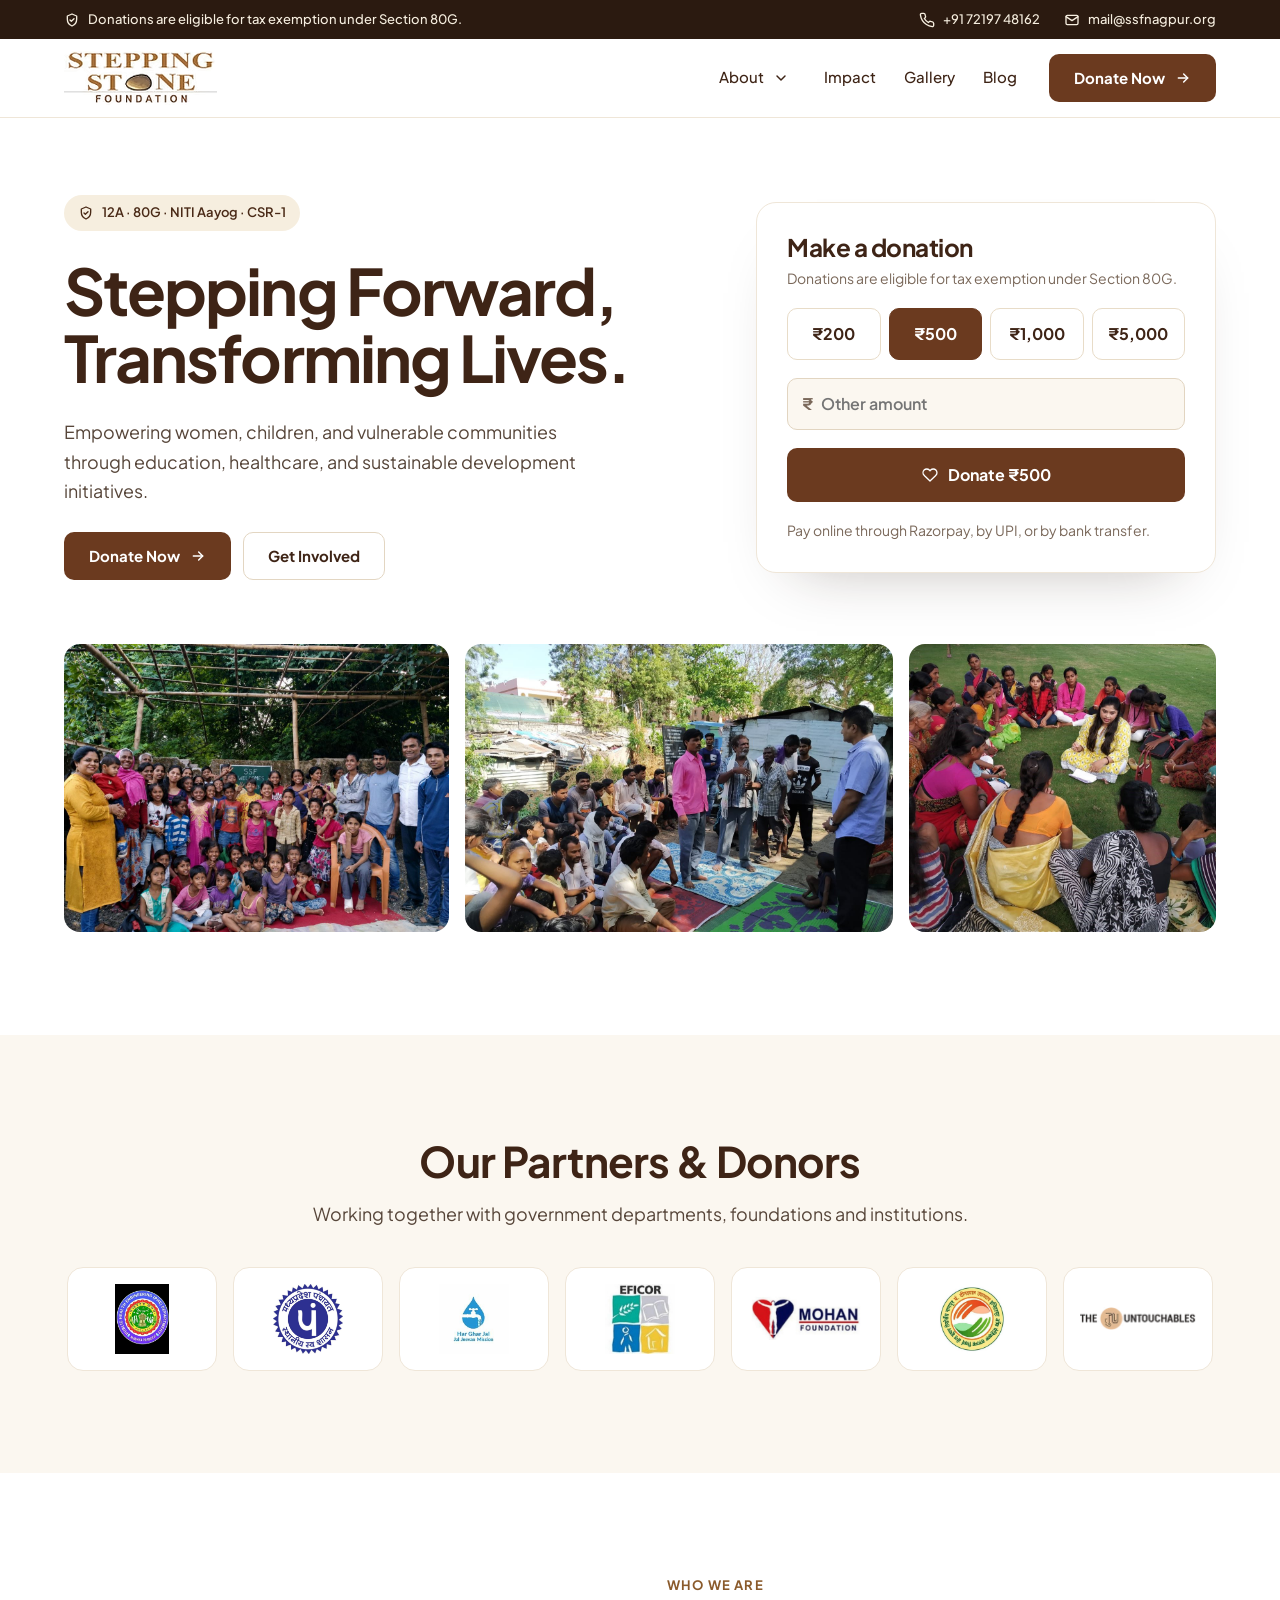
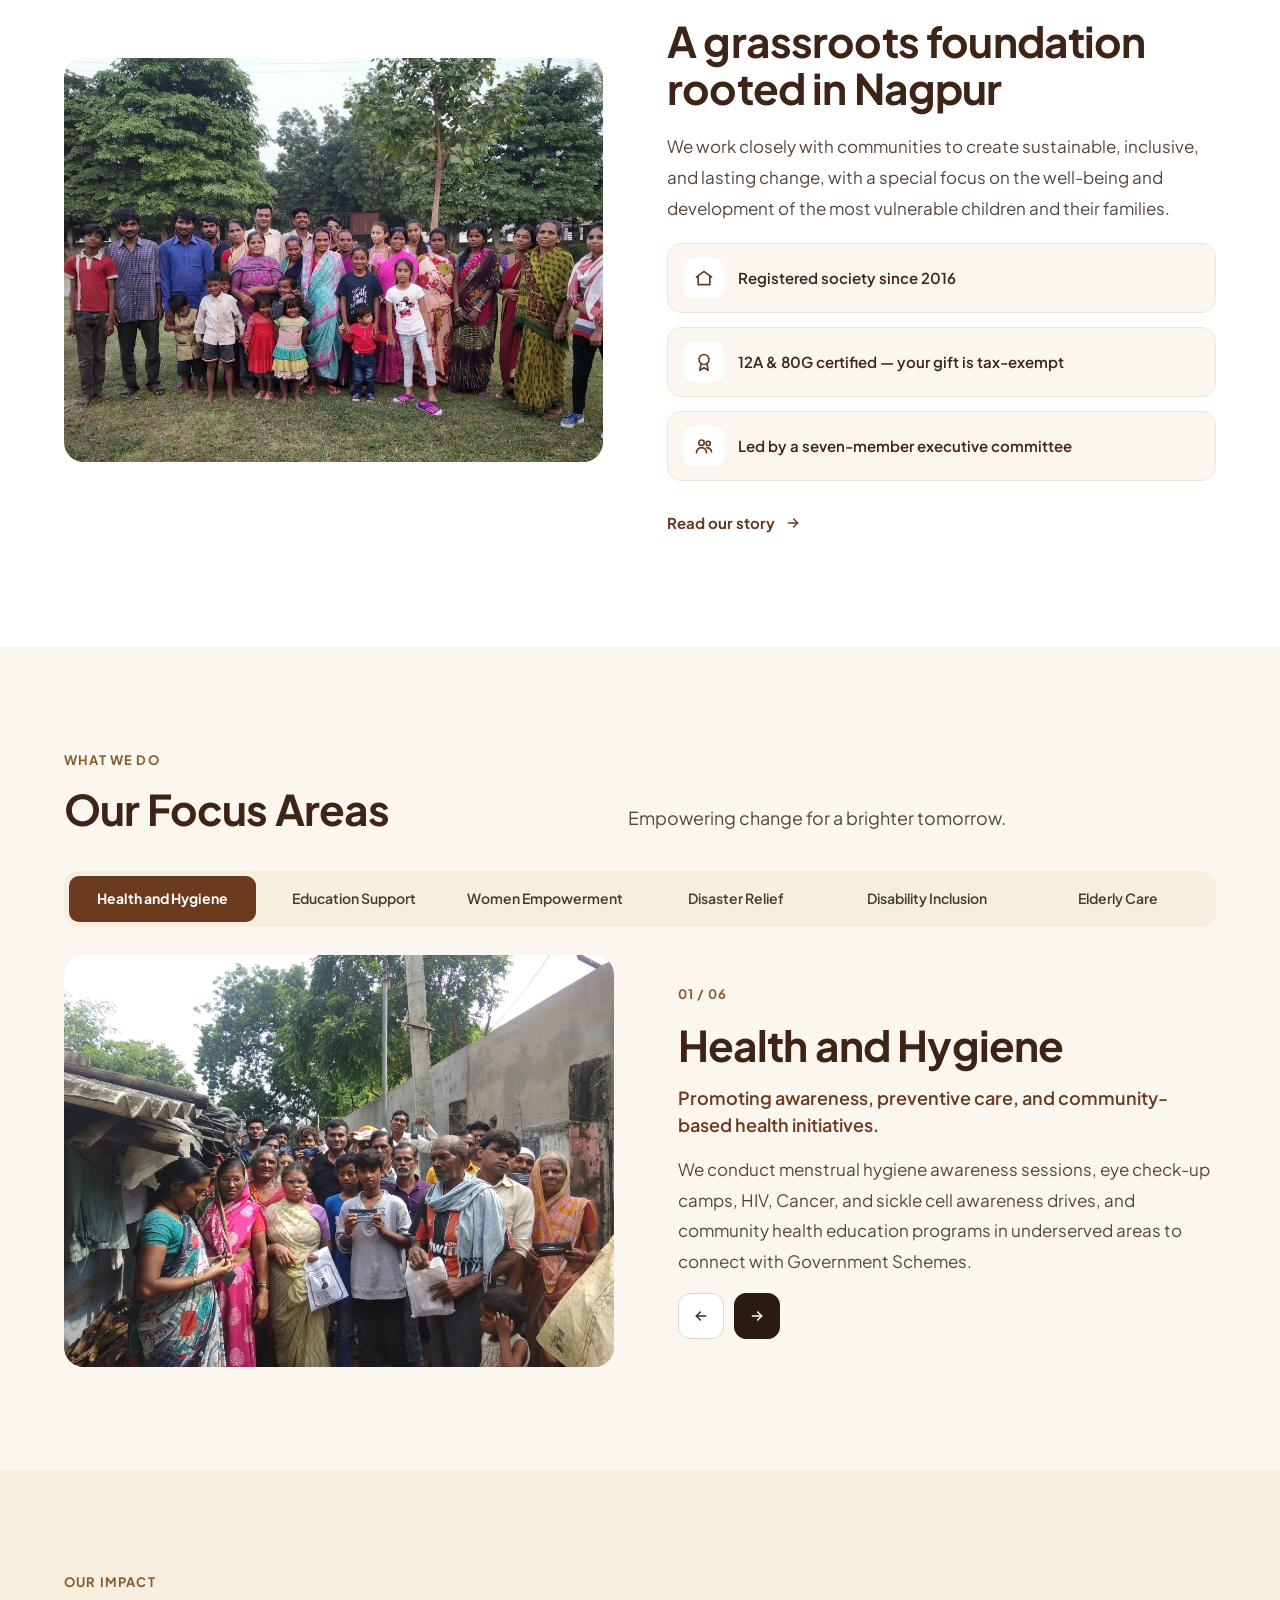
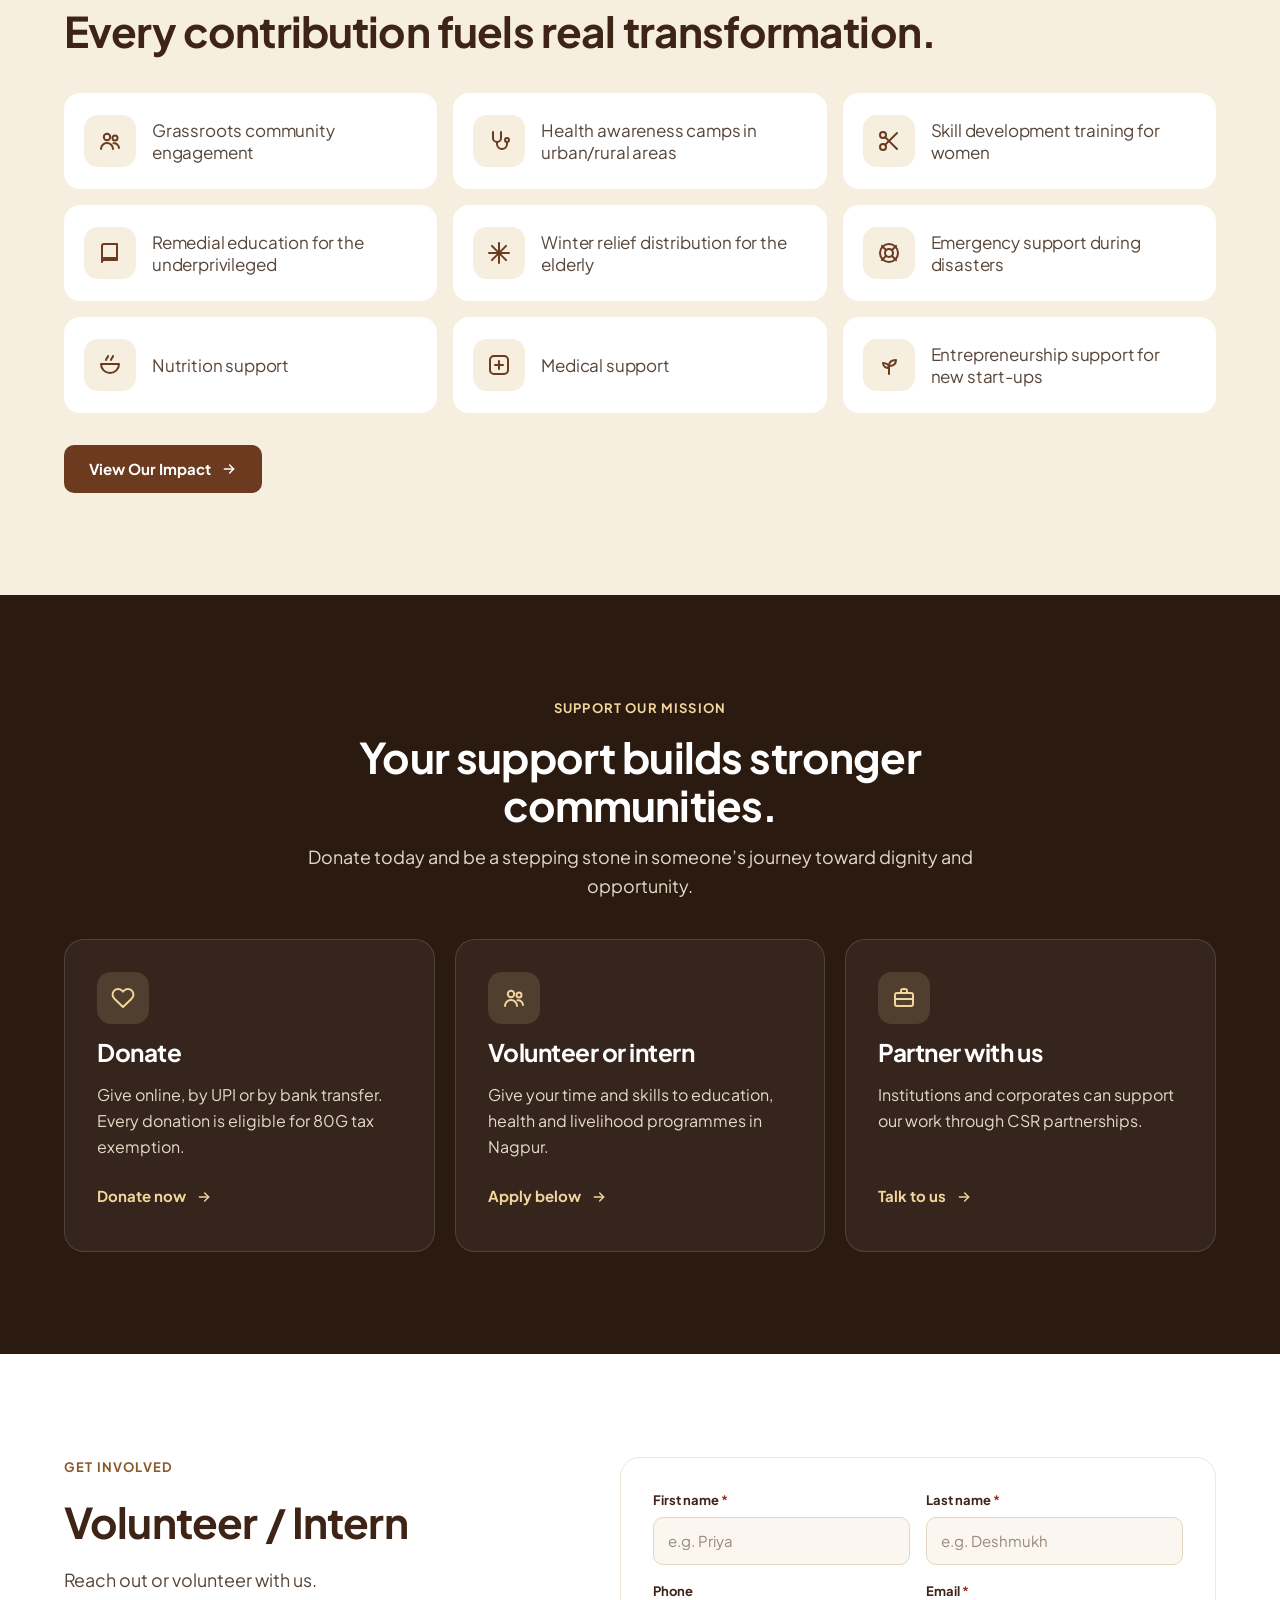
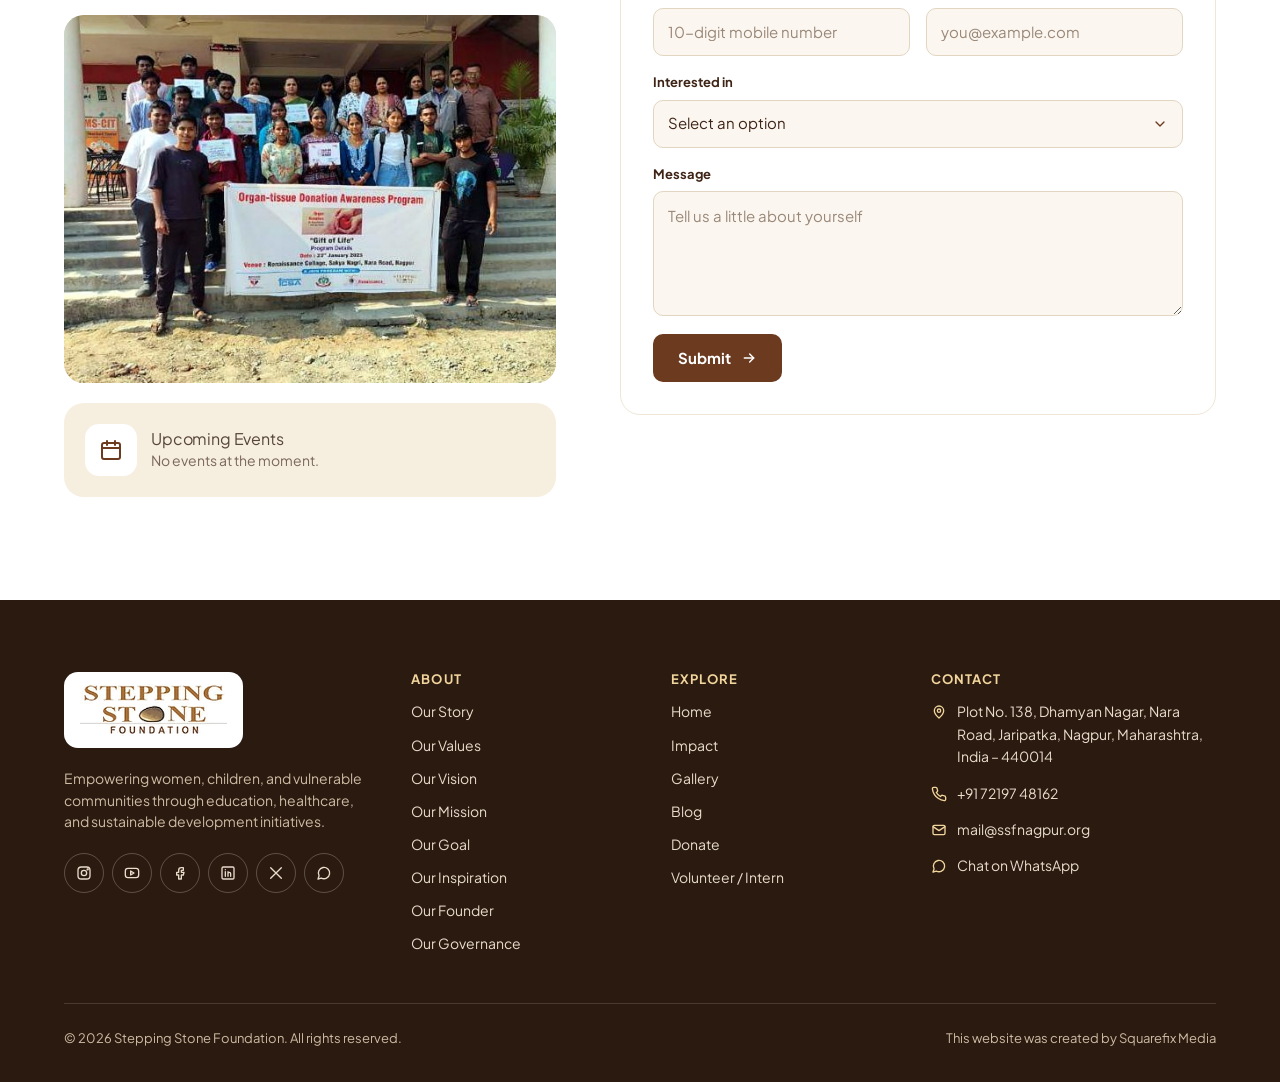
==== commit d25f522a: "Add files via upload" ====
--- a/index.html
+++ b/index.html
@@ -58,7 +58,7 @@
 </div>
 </div>
 </div>
-<div class="jrow"><div class="reveal reveal--zoom" style="flex:1.333 1 0"><img alt="Children and volunteers gathered at a Stepping Stone community session" decoding="async" height="900" src="assets/img/hero-1.jpg" width="1200"/></div><div class="reveal reveal--zoom" style="flex:1.333 1 0;--d:90ms"><img alt="The Stepping Stone team visiting families in a basti" decoding="async" height="900" src="assets/img/gallery-4.jpg" width="1200"/></div><div class="reveal reveal--zoom" style="flex:1.333 1 0;--d:180ms"><img alt="Women attending a cake-making skill training class" decoding="async" height="900" src="assets/img/hero-3.jpg" width="1200"/></div></div>
+<div class="jrow"><div class="reveal reveal--zoom" style="flex:1.333 1 0"><img alt="Children and volunteers gathered at a Stepping Stone community session" decoding="async" height="900" src="assets/img/hero-1.jpg" width="1200"/></div><div class="reveal reveal--zoom" style="flex:1.481 1 0;--d:90ms"><img alt="Residents gathered on mats for a Stepping Stone community meeting in a basti" decoding="async" height="864" src="assets/img/home-community-meeting.jpg" width="1280"/></div><div class="reveal reveal--zoom" style="flex:1.064 1 0;--d:180ms"><img alt="Women sitting in a circle on the grass for an awareness session" decoding="async" height="902" src="assets/img/home-women-circle.jpg" width="960"/></div></div>
 </div>
 </section>
 <section aria-labelledby="partners-title" class="section section--soft">
@@ -90,7 +90,7 @@
 <div class="sec-head sec-head--split reveal"><div><span class="eyebrow">What we do</span><h2 class="t-h2">Our Focus Areas</h2></div><p class="lead">Empowering change for a brighter tomorrow.</p></div>
 <div aria-label="Focus areas" class="tabs reveal" role="tablist" style="--d:90ms"><button aria-controls="panel-health" aria-selected="true" class="tab" id="tab-health" role="tab" type="button">Health and Hygiene</button><button aria-controls="panel-education" aria-selected="false" class="tab" id="tab-education" role="tab" type="button">Education Support</button><button aria-controls="panel-women" aria-selected="false" class="tab" id="tab-women" role="tab" type="button">Women Empowerment</button><button aria-controls="panel-disaster" aria-selected="false" class="tab" id="tab-disaster" role="tab" type="button">Disaster Relief</button><button aria-controls="panel-disability" aria-selected="false" class="tab" id="tab-disability" role="tab" type="button">Disability Inclusion</button><button aria-controls="panel-elderly" aria-selected="false" class="tab" id="tab-elderly" role="tab" type="button">Elderly Care</button></div>
 <div aria-labelledby="tab-health" class="focus-panel reveal" id="panel-health" role="tabpanel" style="--d:180ms">
-<div class="split__media"><div class="frame" style="--r:4/3;--pos:center"><img alt="Women and children at a community health awareness session" decoding="async" height="820" loading="lazy" src="assets/img/focus-health.jpg" width="1280"/></div></div>
+<div class="split__media"><div class="frame" style="--r:4/3;--pos:center"><img alt="Community members gathered for a health awareness drive in a basti" decoding="async" height="780" loading="lazy" src="assets/img/focus-health-community.jpg" width="1040"/></div></div>
 <div class="split__body">
 <p class="counter">01 / 06</p>
 <h3 class="t-h2">Health and Hygiene</h3>
@@ -122,7 +122,7 @@
 <p class="prose">We mobilise resources during floods, pandemics, and emergencies to provide direct assistance to affected families.</p>
 <div class="arrows"><button aria-label="Previous focus area" class="arrow-btn" data-tab-prev="" type="button"><svg aria-hidden="true" class="icon" fill="none" height="18" stroke="currentColor" stroke-linecap="round" stroke-linejoin="round" stroke-width="2.2" viewbox="0 0 24 24" width="18"><path d="M19 12H5"></path><path d="M11 6l-6 6 6 6"></path></svg></button><button aria-label="Next focus area" class="arrow-btn arrow-btn--dark" data-tab-next="" type="button"><svg aria-hidden="true" class="icon" fill="none" height="18" stroke="currentColor" stroke-linecap="round" stroke-linejoin="round" stroke-width="2.2" viewbox="0 0 24 24" width="18"><path d="M5 12h14"></path><path d="M13 6l6 6-6 6"></path></svg></button></div>
 </div></div><div aria-labelledby="tab-disability" class="focus-panel reveal" hidden="" id="panel-disability" role="tabpanel" style="--d:540ms">
-<div class="split__media"><div class="frame" style="--r:4/3;--pos:center"><img alt="Participants at a Divyang employment training programme" decoding="async" height="596" loading="lazy" src="assets/img/g-divyang-training.jpg" width="796"/></div></div>
+<div class="split__media"><div class="frame" style="--r:4/3;--pos:center"><img alt="Celebration of the International Day of Persons with Disabilities" decoding="async" height="1050" loading="lazy" src="assets/img/focus-disability-day.jpg" width="1400"/></div></div>
 <div class="split__body">
 <p class="counter">05 / 06</p>
 <h3 class="t-h2">Disability Inclusion</h3>
@@ -166,7 +166,7 @@
 <span class="eyebrow">Get involved</span>
 <h2 class="t-h2">Volunteer / Intern</h2>
 <p class="lead">Reach out or volunteer with us.</p>
-<div class="frame" style="--r:4/3;--pos:center"><img alt="Students at an organ-tissue donation awareness programme" decoding="async" height="596" loading="lazy" src="assets/img/g-organ-donation.jpg" width="796"/></div>
+<div class="frame" style="--r:4/3;--pos:center"><img alt="Students at an organ-tissue donation awareness programme" decoding="async" height="840" loading="lazy" src="assets/img/g-organ-donation.jpg" width="1120"/></div>
 <div class="card card--cream" style="width:100%;padding:20px;display:flex;gap:14px;align-items:center"><span class="icon-badge" style="background:#fff"><svg aria-hidden="true" class="icon" fill="none" height="22" stroke="currentColor" stroke-linecap="round" stroke-linejoin="round" stroke-width="2" viewbox="0 0 24 24" width="22"><rect height="16" rx="2" width="18" x="3" y="5"></rect><path d="M16 3v4M8 3v4M3 10h18"></path></svg></span><div><p class="t-h4" style="font-size:16px">Upcoming Events</p><p class="small">No events at the moment.</p></div></div>
 </div>
 <form class="card form reveal" data-form="volunteer" novalidate="" style="flex:1.1 1 460px;min-width:0;--d:90ms">
--- a/assets/css/style.css
+++ b/assets/css/style.css
@@ -101,7 +101,7 @@
 .jrow{display:flex;gap:16px}
 .jrow > *{min-width:0}
 .jrow img{width:100%;height:auto;border-radius:16px}
-@media (max-width:640px){.jrow{flex-direction:column}.jrow > *{flex:none !important}
+@media (max-width:640px){.jrow:not(.jrow--keep){flex-direction:column}.jrow:not(.jrow--keep) > *{flex:none !important}.jrow--keep{gap:10px}.jrow--keep img{border-radius:12px}
   .hero .jrow{flex-direction:row;overflow-x:auto;scroll-snap-type:x mandatory;margin-left:-20px;margin-right:-20px;padding:0 20px 6px;scrollbar-width:none}
   .hero .jrow::-webkit-scrollbar{display:none}
   .hero .jrow > *{flex:0 0 80% !important;scroll-snap-align:center}}
@@ -299,7 +299,7 @@
 .methods{list-style:none;margin:0;padding:0;display:flex;flex-direction:column;gap:12px;width:100%}
 .method{display:flex;align-items:center;gap:16px;padding:16px 18px;border-radius:16px;background:#fff;border:1px solid var(--line);color:var(--heading);transition:transform .28s cubic-bezier(.2,.8,.2,1),border-color .2s,box-shadow .28s}
 .method:hover{color:var(--heading);border-color:var(--gold)}
-.method .icon-badge{width:46px;height:46px}
+.method .icon-badge{width:46px;height:46px;display:flex;align-items:center;justify-content:center;color:var(--brown);line-height:1}
 .method strong{display:block;font-size:16px}
 .method span{display:block;font-size:14px;color:var(--muted);line-height:1.45}
 .method > svg{margin-left:auto;color:var(--brown)}
